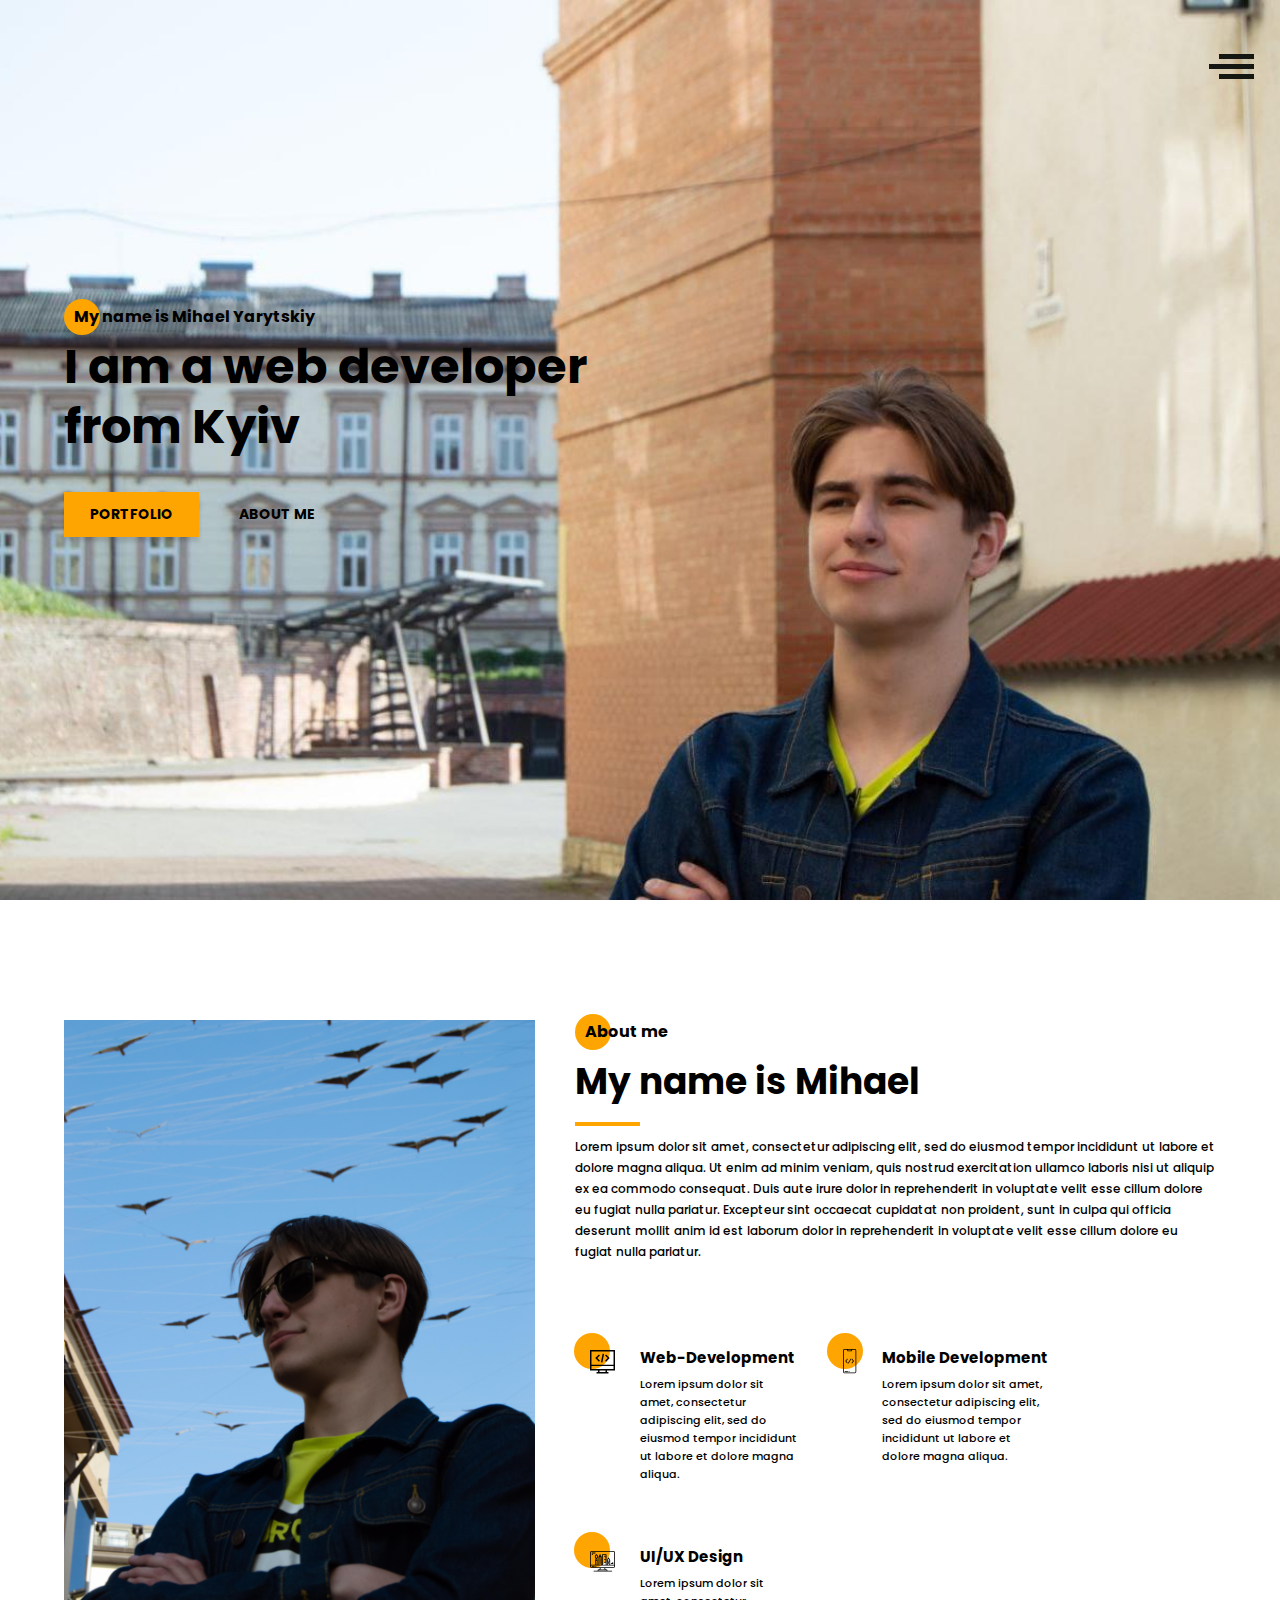
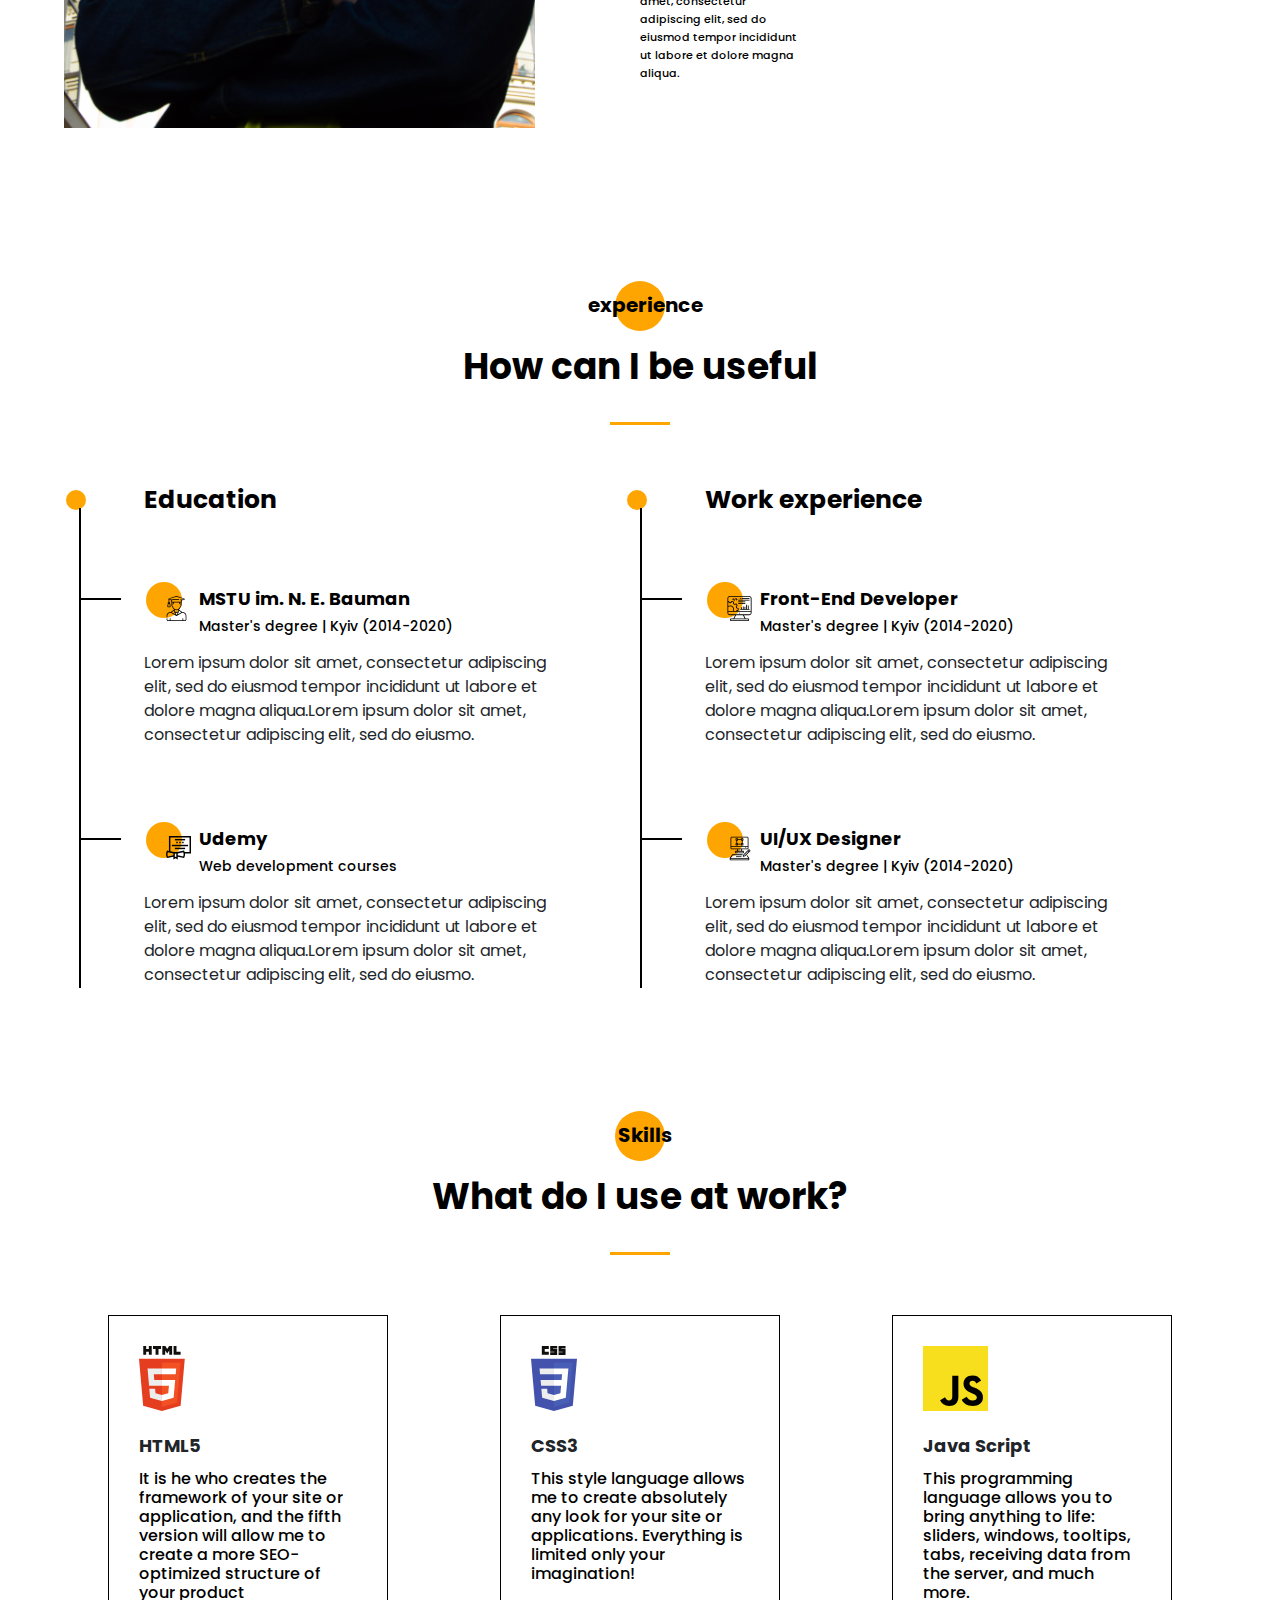
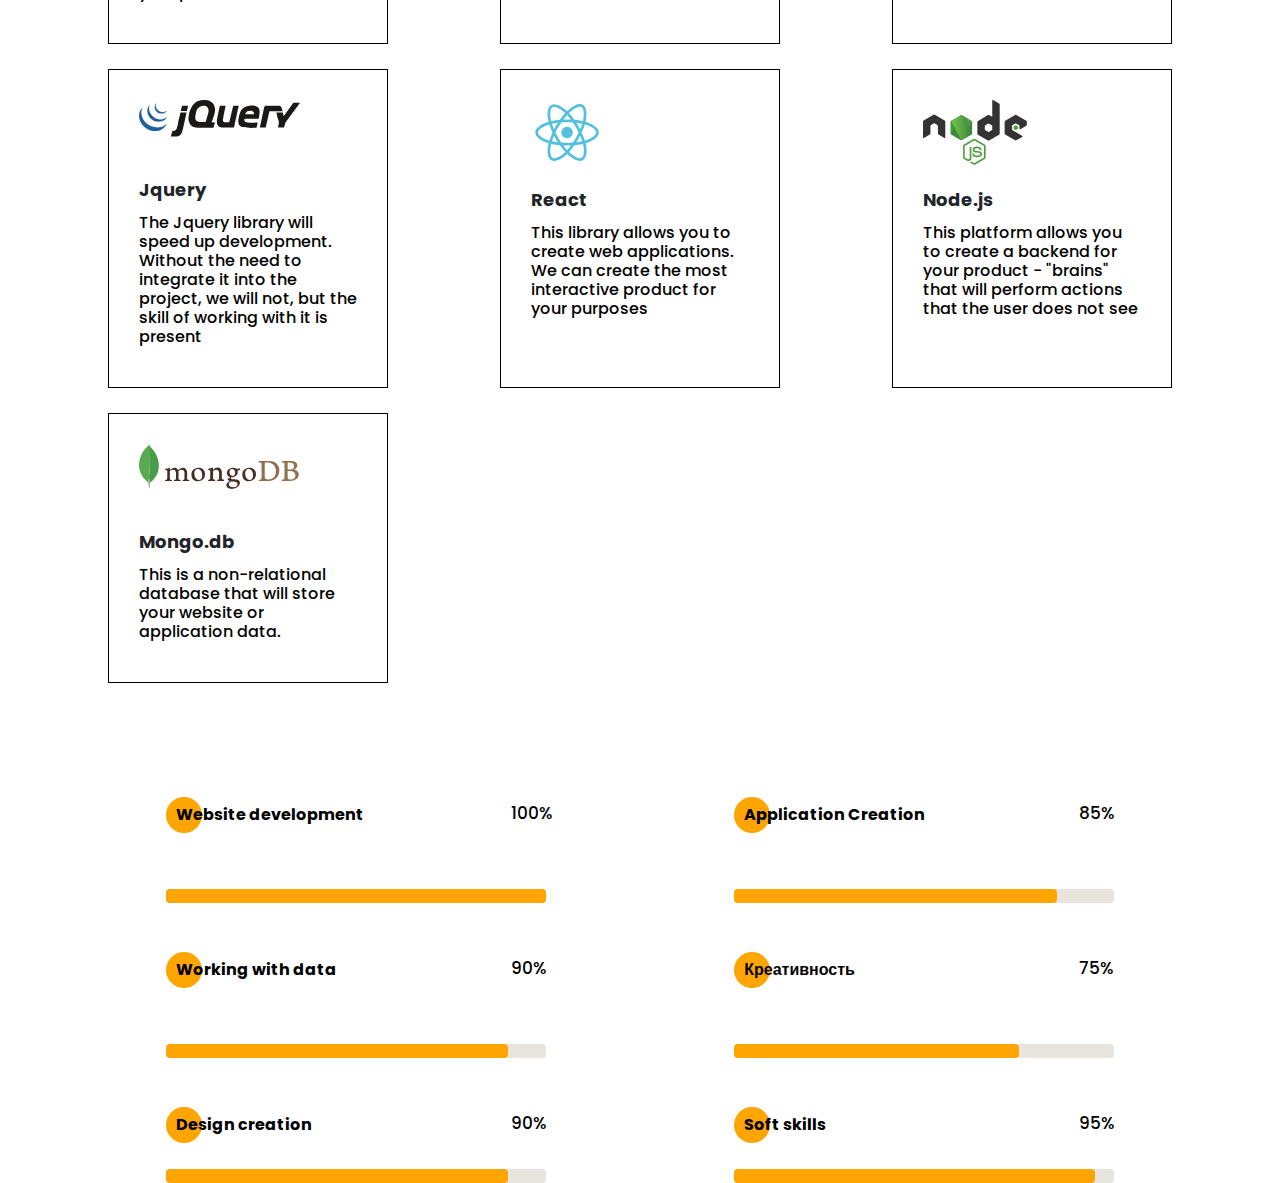
==== index.html @ f84b957d "Add files via upload" ====
<!DOCTYPE html><html lang="en"><head><meta charset="UTF-8"><meta name="viewport" content="width=device-width,initial-scale=1"><meta http-equiv="X-UA-Compatible" content="ie=edge"><title>Portfolio</title><meta name="title" content="Мое портфолио"><meta name="description" content="Here you can see my works and learn more about me"><!-- Open Graph / Facebook --><meta property="og:type" content="website"><meta property="og:url" content="https://metatags.io/"><meta property="og:title" content="My portfolio"><meta property="og:description" content="Here you can see my works and learn more about me"><meta property="og:image" content="https://metatags.io/assets/meta-tags-16a33a6a8531e519cc0936fbba0ad904e52d35f34a46c97a2c9f6f7dd7d336f2.png"><!-- Twitter --><meta property="twitter:card" content="summary_large_image"><meta property="twitter:url" content="https://metatags.io/"><meta property="twitter:title" content="Мое портфолио"><meta property="twitter:description" content="Here you can see my works and learn more about me"><meta property="twitter:image" content="https://metatags.io/assets/meta-tags-16a33a6a8531e519cc0936fbba0ad904e52d35f34a46c97a2c9f6f7dd7d336f2.png"><!-- Favicon  --><link rel="apple-touch-icon" sizes="57x57" href="./icons/favicon/apple-icon-57x57.png"><link rel="apple-touch-icon" sizes="60x60" href="./icons/favicon/apple-icon-60x60.png"><link rel="apple-touch-icon" sizes="72x72" href="./icons/favicon/apple-icon-72x72.png"><link rel="apple-touch-icon" sizes="76x76" href="./icons/favicon/apple-icon-76x76.png"><link rel="apple-touch-icon" sizes="114x114" href="./icons/favicon/apple-icon-114x114.png"><link rel="apple-touch-icon" sizes="120x120" href="./icons/favicon/apple-icon-120x120.png"><link rel="apple-touch-icon" sizes="144x144" href="./icons/favicon/apple-icon-144x144.png"><link rel="apple-touch-icon" sizes="152x152" href="./icons/favicon/apple-icon-152x152.png"><link rel="apple-touch-icon" sizes="180x180" href="./icons/favicon/apple-icon-180x180.png"><link rel="icon" type="image/png" sizes="192x192" href="./icons/favicon/android-icon-192x192.png"><link rel="icon" type="image/png" sizes="32x32" href="./icons/favicon/favicon-32x32.png"><link rel="icon" type="image/png" sizes="96x96" href="./icons/favicon/favicon-96x96.png"><link rel="icon" type="image/png" sizes="16x16" href="./icons/favicon/favicon-16x16.png"><link rel="manifest" href="/manifest.json"><meta name="msapplication-TileColor" content="#ffffff"><meta name="msapplication-TileImage" content="./icons/favicon/ms-icon-144x144.png"><meta name="theme-color" content="#ffffff"><link rel="stylesheet" href="css/style.min.css"></head><body><main><aside class="aside__social-media"><a href="#" class="aside__socila-media__link" target="_blank" rel="noreferrer noopener"><svg width="30" height="30" viewBox="0 0 20 20" fill="none" xmlns="http://www.w3.org/2000/svg"><path d="M-7.46167e-07 2.92969L-1.28061e-07 17.0703C-5.74539e-08 18.6856 1.31439 20 2.92969 20L17.0703 20C18.6856 20 20 18.6856 20 17.0703L20 11.1719L12.9297 11.1719L12.9297 13.5156L9.41406 13.5156L9.41406 11.1719L7.03125 11.1719C5.09262 11.1719 3.51562 9.59488 3.51562 7.65625L3.51562 4.10156L7.03125 4.10156L7.03125 7.65625L9.41406 7.65625L9.41406 4.10156L12.9297 4.6875L12.9297 7.65625L20 7.65625L20 2.92969C20 1.31439 18.6856 -8.16774e-07 17.0703 -7.46167e-07L2.92969 -1.28061e-07C1.31439 -5.74539e-08 -8.16774e-07 1.31439 -7.46167e-07 2.92969Z" fill="black"/></svg> </a><a href="#" class="aside__socila-media__link" target="_blank" rel="noreferrer noopener"><svg width="30" height="30" viewBox="0 0 20 20" fill="none" xmlns="http://www.w3.org/2000/svg"><path d="M-6.01032e-07 6.25L-2.73196e-07 13.75C-1.22337e-07 17.2012 2.79875 20 6.25 20L13.75 20C17.2013 20 20 17.2012 20 13.75L20 6.25C20 2.79875 17.2012 -7.51891e-07 13.75 -6.01032e-07L6.25 -2.73196e-07C2.79875 -1.22337e-07 -7.51891e-07 2.79875 -6.01032e-07 6.25ZM13.75 1.875C16.1625 1.875 18.125 3.8375 18.125 6.25L18.125 13.75C18.125 16.1625 16.1625 18.125 13.75 18.125L6.25 18.125C3.8375 18.125 1.875 16.1625 1.875 13.75L1.875 6.25C1.875 3.8375 3.8375 1.875 6.25 1.875L13.75 1.875Z" fill="black"/><path d="M5 10C5 12.7612 7.23875 15 10 15C12.7613 15 15 12.7612 15 10C15 7.23875 12.7612 5 10 5C7.23875 5 5 7.23875 5 10ZM13.125 10C13.125 11.7225 11.7225 13.125 10 13.125C8.27625 13.125 6.875 11.7225 6.875 10C6.875 8.2775 8.27625 6.875 10 6.875C11.7225 6.875 13.125 8.2775 13.125 10Z" fill="black"/><path d="M5.29123 4.625C5.29123 4.25704 4.99295 3.95875 4.62499 3.95875C4.25703 3.95875 3.95874 4.25704 3.95874 4.625C3.95874 4.99296 4.25703 5.29125 4.62499 5.29125C4.99295 5.29125 5.29123 4.99296 5.29123 4.625Z" fill="black"/></svg></a><a href="#" class="aside__socila-media__link" target="_blank" rel="noreferrer noopener"><svg width="30" height="30" viewBox="0 0 19 20" fill="none" xmlns="http://www.w3.org/2000/svg"><path d="M-4.37114e-07 9.99951C-1.95608e-07 15.5245 4.36167 19.9995 9.74107 19.9995C14.0457 19.9995 17.6962 17.1345 18.9832 13.162C19.0749 12.662 18.7734 12.4787 18.5148 12.4787C18.2835 12.4787 17.6706 12.487 16.8585 12.4912C17.4459 15.2728 15.5517 15.8595 15.5517 15.8595C14.4274 16.3145 14.1267 16.972 14.1267 16.972C13.5228 17.8778 13.5352 16.902 13.5352 16.902C13.603 15.8978 14.5389 15.3703 14.5389 15.3703C16.0283 14.4787 15.5979 13.0295 15.3493 12.4578C14.719 12.3678 14.2903 12.1103 14.0466 11.8245C13.8029 14.0453 12.9652 16.3795 9.23304 16.3795C8.16988 16.3795 7.30085 15.992 6.61933 15.3503C6.37316 15.4628 5.3827 15.8003 4.04116 15.2628C4.04116 15.2628 3.78012 14.4253 5.03988 12.5128C4.82345 11.7128 4.71606 10.8628 4.7111 10.0128C4.71606 9.16284 4.82345 8.31285 5.03988 7.51284C3.78012 5.61285 4.04116 4.77535 4.04116 4.77535C5.3827 4.23785 6.37316 4.57534 6.61933 4.67535C7.30085 4.03785 8.16988 3.65035 9.23304 3.65035C12.9752 3.65035 13.7987 5.98784 14.0383 8.21284C14.3307 7.86284 14.928 7.53784 15.8408 7.53784C17.1444 7.53784 18.1918 7.55034 18.5082 7.55034C18.7635 7.55034 19.0683 7.37534 18.9708 6.86284C17.692 2.86201 14.0391 -0.000488895 9.74107 -0.000488707C4.36167 -0.000488472 -6.7851e-07 4.47701 -4.37114e-07 9.99951Z" fill="#212121"/></svg></a><div class="aside__social-media__devider"></div><p class="aside__social-media__descr"><span>Social media</span></p></aside><div class="nav-menu nav-menu_active"><div class="nav-menu__overlay"></div><div class="nav-menu__block"><div class="nav-menu__close"><svg width="29" height="30" viewBox="0 0 29 30" fill="none" xmlns="http://www.w3.org/2000/svg"><path d="M17.1568 14.5231L28.4489 3.23075C29.1837 2.49623 29.1837 1.30861 28.4489 0.574085C27.7144 -0.160437 26.5267 -0.160437 25.7922 0.574085L14.4998 11.8665L3.20781 0.574085C2.47295 -0.160437 1.28567 -0.160437 0.551149 0.574085C-0.183716 1.30861 -0.183716 2.49623 0.551149 3.23075L11.8432 14.5231L0.551149 25.8155C-0.183716 26.55 -0.183716 27.7376 0.551149 28.4721C0.917206 28.8385 1.39852 29.0226 1.87948 29.0226C2.36045 29.0226 2.84141 28.8385 3.20781 28.4721L14.4998 17.1798L25.7922 28.4721C26.1586 28.8385 26.6396 29.0226 27.1205 29.0226C27.6015 29.0226 28.0825 28.8385 28.4489 28.4721C29.1837 27.7376 29.1837 26.55 28.4489 25.8155L17.1568 14.5231Z" fill="black"/></svg></div><nav><ul class="nav-menu__list"><li class="nav-menu__link"><a href="#About-me">About me</a></li><li class="nav-menu__link"><a href="#MY-EXPERIENCE">MY EXPERIENCE</a></li><li class="nav-menu__link"><a href="#MY-SKILLS">MY SKILLS</a></li><li class="nav-menu__link"><a href="#MY-WORKS">MY WORKS</a></li><li class="nav-menu__link"><a href="#PRICE-LIST">PRICE-LIST</a></li><li class="nav-menu__link"><a href="#CONTACTS">CONTACTS</a></li></ul></nav><div class="nav-menu__socila-media__links"><a href="#" target="_blank" rel="noreferrer noopener"><svg width="35" height="35" viewBox="0 0 20 19" fill="none" xmlns="http://www.w3.org/2000/svg"><path d="M10 0C4.475 0 0 4.36167 0 9.74107C0 14.0457 2.865 17.6962 6.8375 18.9832C7.3375 19.0749 7.52083 18.7734 7.52083 18.5148C7.52083 18.2835 7.5125 17.6706 7.50833 16.8585C4.72667 17.4459 4.14 15.5517 4.14 15.5517C3.685 14.4274 3.0275 14.1267 3.0275 14.1267C2.12167 13.5228 3.0975 13.5352 3.0975 13.5352C4.10167 13.603 4.62917 14.5389 4.62917 14.5389C5.52083 16.0283 6.97 15.5979 7.54167 15.3493C7.63167 14.719 7.88917 14.2903 8.175 14.0466C5.95417 13.8029 3.62 12.9652 3.62 9.23304C3.62 8.16988 4.0075 7.30085 4.64917 6.61934C4.53667 6.37317 4.19917 5.3827 4.73667 4.04116C4.73667 4.04116 5.57417 3.78012 7.48667 5.03988C8.28667 4.82345 9.13667 4.71606 9.98667 4.7111C10.8367 4.71606 11.6867 4.82345 12.4867 5.03988C14.3867 3.78012 15.2242 4.04116 15.2242 4.04116C15.7617 5.3827 15.4242 6.37317 15.3242 6.61934C15.9617 7.30085 16.3492 8.16988 16.3492 9.23304C16.3492 12.9752 14.0117 13.7987 11.7867 14.0383C12.1367 14.3307 12.4617 14.928 12.4617 15.8408C12.4617 17.1444 12.4492 18.1918 12.4492 18.5082C12.4492 18.7635 12.6242 19.0683 13.1367 18.9708C17.1375 17.692 20 14.0391 20 9.74107C20 4.36167 15.5225 0 10 0Z" fill="#212121"/></svg></a><a href="#" target="_blank" rel="noreferrer noopener"><svg width="35" height="35" viewBox="0 0 20 20" fill="none" xmlns="http://www.w3.org/2000/svg"><path d="M13.7495 0L6.24951 0C2.79826 0 -0.000488281 2.79875 -0.000488281 6.25L-0.000488281 13.75C-0.000488281 17.2013 2.79826 20 6.24951 20L13.7495 20C17.2008 20 19.9995 17.2013 19.9995 13.75L19.9995 6.25C19.9995 2.79875 17.2008 0 13.7495 0ZM18.1245 13.75C18.1245 16.1625 16.162 18.125 13.7495 18.125L6.24951 18.125C3.83701 18.125 1.87451 16.1625 1.87451 13.75L1.87451 6.25C1.87451 3.8375 3.83701 1.875 6.24951 1.875L13.7495 1.875C16.162 1.875 18.1245 3.8375 18.1245 6.25L18.1245 13.75Z" fill="black"/><path d="M9.99951 5C7.23826 5 4.99951 7.23875 4.99951 10C4.99951 12.7613 7.23826 15 9.99951 15C12.7608 15 14.9995 12.7613 14.9995 10C14.9995 7.23875 12.7608 5 9.99951 5ZM9.99951 13.125C8.27701 13.125 6.87451 11.7225 6.87451 10C6.87451 8.27625 8.27701 6.875 9.99951 6.875C11.722 6.875 13.1245 8.27625 13.1245 10C13.1245 11.7225 11.722 13.125 9.99951 13.125Z" fill="black"/><path d="M15.3745 5.29123C15.7425 5.29123 16.0408 4.99295 16.0408 4.62499C16.0408 4.25703 15.7425 3.95874 15.3745 3.95874C15.0065 3.95874 14.7083 4.25703 14.7083 4.62499C14.7083 4.99295 15.0065 5.29123 15.3745 5.29123Z" fill="black"/></svg></a><a href="#" target="_blank" rel="noreferrer noopener"><svg width="35" height="35" viewBox="0 0 20 20" fill="none" xmlns="http://www.w3.org/2000/svg"><path d="M17.0698 0L2.9292 0C1.3139 0 -0.000488281 1.31439 -0.000488281 2.92969L-0.000488281 17.0703C-0.000488281 18.6856 1.3139 20 2.9292 20L8.82764 20L8.82764 12.9297L6.48389 12.9297L6.48389 9.41406L8.82764 9.41406L8.82764 7.03125C8.82764 5.09262 10.4046 3.51563 12.3433 3.51563L15.8979 3.51563L15.8979 7.03125L12.3433 7.03125L12.3433 9.41406L15.8979 9.41406L15.312 12.9297L12.3433 12.9297L12.3433 20L17.0698 20C18.6851 20 19.9995 18.6856 19.9995 17.0703L19.9995 2.92969C19.9995 1.31439 18.6851 0 17.0698 0Z" fill="black"/></svg></a></div></div></div><section class="first-screen"><div class="first-screen__humburger"><span class="first-screen__humburger__line"></span> <span class="first-screen__humburger__line__long"></span> <span class="first-screen__humburger__line"></span></div><div class="container"><h2 class="title title__subtitle">My name is Mihael Yarytskiy</h2><h1 class="title title__first-screen">I am a web developer from Kyiv</h1><div class="first-screen__buttons"><a href="#" class="first-screen__btn-pottfolio">Portfolio</a> <a href="#" class="first-screen__btn-about-me">About me</a></div></div></section><section class="about-me" id="About-me"><div class="container"><div class="about-me__subcontainer"><div class="about-me__img"><img src="./img/DSC_0139.jpg" alt="main_photo"></div><div class="about-me__main-block"><h3 class="title title__subtitle title__subtitle__about-me">About me</h3><h2 class="title title__about-me">My name is Mihael</h2><div class="divider about-me__main-block__divider"></div><p class="about-me__main-block__descr">Lorem ipsum dolor sit amet, consectetur adipiscing elit, sed do eiusmod tempor incididunt ut labore et dolore magna aliqua. Ut enim ad minim veniam, quis nostrud exercitation ullamco laboris nisi ut aliquip ex ea commodo consequat. Duis aute irure dolor in reprehenderit in voluptate velit esse cillum dolore eu fugiat nulla pariatur. Excepteur sint occaecat cupidatat non proident, sunt in culpa qui officia deserunt mollit anim id est laborum dolor in reprehenderit in voluptate velit esse cillum dolore eu fugiat nulla pariatur.</p></div><div class="about-me__subblocks"><div class="about-me__subblock"><div class="about-me__subblock__icon"><svg width="25" height="24" viewBox="0 0 25 24" fill="none" xmlns="http://www.w3.org/2000/svg"><path d="M0 0V20.5205H8.02402V21.9877H6.55742V23.4526H18.4425V21.9877H16.9759V20.5205H25V0H0ZM15.511 21.9877H9.48897V20.5205H15.511V21.9877H15.511ZM23.5351 19.0556H1.46489V16.1222H23.5351V19.0556H23.5351ZM23.5351 14.6573H1.46489V1.46494H23.5351V14.6573H23.5351Z" fill="black"/><path d="M9.95816 5.4134L8.92232 4.37756L5.23877 8.06111L8.92232 11.7446L9.95816 10.7088L7.31045 8.06111L9.95816 5.4134Z" fill="black"/><path d="M16.0777 4.37756L15.0419 5.4134L17.6896 8.06111L15.0419 10.7088L16.0777 11.7446L19.7612 8.06111L16.0777 4.37756Z" fill="black"/><path d="M12.6319 3.64405L10.9313 12.1931L12.3681 12.4789L14.0687 3.92986L12.6319 3.64405Z" fill="black"/></svg></div><div class="about-me__subblock__descr"><h4 class="title title__subtitle__subblock">Web-Development</h4><p>Lorem ipsum dolor sit amet, consectetur adipiscing elit, sed do eiusmod tempor incididunt ut labore et dolore magna aliqua.</p></div></div><div class="about-me__subblock"><div class="about-me__subblock__icon"><svg width="14" height="25" viewBox="0 0 14 25" fill="none" xmlns="http://www.w3.org/2000/svg"><path d="M11.7188 0H1.5625C1.14827 0.000542615 0.751153 0.165337 0.458245 0.458245C0.165337 0.751153 0.000542615 1.14827 0 1.5625V22.6562C0.000542615 23.0705 0.165337 23.4676 0.458245 23.7605C0.751153 24.0534 1.14827 24.2182 1.5625 24.2188H11.7188C12.133 24.2182 12.5301 24.0534 12.823 23.7605C13.1159 23.4676 13.2807 23.0705 13.2812 22.6562V1.5625C13.2807 1.14827 13.1159 0.751153 12.823 0.458245C12.5301 0.165337 12.133 0.000542615 11.7188 0ZM8.46875 0.78125L8.24902 1.5625H4.99268L4.79736 0.78125H8.46875ZM12.5 22.6562C12.4997 22.8634 12.4173 23.0619 12.2709 23.2084C12.1244 23.3548 11.9259 23.4372 11.7188 23.4375H1.5625C1.35538 23.4372 1.15683 23.3548 1.01037 23.2084C0.863918 23.0619 0.781521 22.8634 0.78125 22.6562V1.5625C0.781521 1.35538 0.863918 1.15683 1.01037 1.01037C1.15683 0.863918 1.35538 0.781521 1.5625 0.78125H3.9917L4.30859 2.04785C4.32972 2.13236 4.37848 2.20738 4.44713 2.261C4.51579 2.31461 4.60039 2.34374 4.6875 2.34375H8.54492C8.63005 2.34375 8.71285 2.31594 8.78071 2.26455C8.84858 2.21317 8.89781 2.14102 8.9209 2.05908L9.28027 0.78125H11.7188C11.9259 0.781521 12.1244 0.863918 12.2709 1.01037C12.4173 1.15683 12.4997 1.35538 12.5 1.5625V22.6562Z" fill="black"/><path d="M4.6875 21.875H1.95312C1.84952 21.875 1.75017 21.9162 1.67691 21.9894C1.60365 22.0627 1.5625 22.162 1.5625 22.2656C1.5625 22.3692 1.60365 22.4686 1.67691 22.5418C1.75017 22.6151 1.84952 22.6562 1.95312 22.6562H4.6875C4.7911 22.6562 4.89046 22.6151 4.96371 22.5418C5.03697 22.4686 5.07812 22.3692 5.07812 22.2656C5.07812 22.162 5.03697 22.0627 4.96371 21.9894C4.89046 21.9162 4.7911 21.875 4.6875 21.875Z" fill="black"/><path d="M6.25 21.875H5.85938C5.75577 21.875 5.65642 21.9162 5.58316 21.9894C5.5099 22.0627 5.46875 22.162 5.46875 22.2656C5.46875 22.3692 5.5099 22.4686 5.58316 22.5418C5.65642 22.6151 5.75577 22.6562 5.85938 22.6562H6.25C6.3536 22.6562 6.45296 22.6151 6.52621 22.5418C6.59947 22.4686 6.64062 22.3692 6.64062 22.2656C6.64062 22.162 6.59947 22.0627 6.52621 21.9894C6.45296 21.9162 6.3536 21.875 6.25 21.875Z" fill="black"/><path d="M8.01349 9.82123C7.9695 9.79484 7.92074 9.77737 7.87001 9.76982C7.81927 9.76227 7.76754 9.76479 7.71777 9.77723C7.668 9.78967 7.62117 9.81179 7.57996 9.84233C7.53874 9.87287 7.50394 9.91123 7.47755 9.95522L5.13379 13.8615C5.08049 13.9503 5.06466 14.0567 5.08979 14.1572C5.11492 14.2577 5.17894 14.3441 5.26778 14.3974C5.35662 14.4507 5.46299 14.4665 5.5635 14.4414C5.664 14.4163 5.75041 14.3522 5.80372 14.2634L8.14747 10.3572C8.17386 10.3132 8.19134 10.2644 8.19889 10.2137C8.20644 10.1629 8.20392 10.1112 8.19148 10.0615C8.17904 10.0117 8.15691 9.96486 8.12637 9.92364C8.09583 9.88242 8.05748 9.84762 8.01349 9.82123Z" fill="black"/><path d="M9.28936 9.91206C9.2573 9.87201 9.21766 9.83866 9.17271 9.81392C9.12776 9.78918 9.07838 9.77354 9.02739 9.76788C8.9244 9.75646 8.82109 9.78643 8.74019 9.85118C8.65929 9.91593 8.60743 10.0102 8.59601 10.1132C8.58459 10.2161 8.61455 10.3194 8.6793 10.4003L10.0465 12.1093L8.6793 13.8183C8.61455 13.8992 8.58459 14.0025 8.59601 14.1055C8.60743 14.2085 8.65929 14.3027 8.74019 14.3675C8.82109 14.4322 8.9244 14.4622 9.02739 14.4508C9.13037 14.4394 9.22461 14.3875 9.28936 14.3066L10.8519 12.3535C10.9073 12.2842 10.9376 12.1981 10.9376 12.1093C10.9376 12.0206 10.9073 11.9345 10.8519 11.8652L9.28936 9.91206Z" fill="black"/><path d="M3.99182 14.3066C4.05657 14.3875 4.15081 14.4393 4.2538 14.4508C4.35679 14.4622 4.46009 14.4322 4.54099 14.3675C4.62189 14.3027 4.67375 14.2085 4.68517 14.1055C4.69659 14.0025 4.66663 13.8992 4.60188 13.8183L3.23469 12.1093L4.60188 10.4003C4.63394 10.3603 4.6578 10.3143 4.67209 10.265C4.68638 10.2158 4.69083 10.1641 4.68517 10.1131C4.67952 10.0622 4.66388 10.0128 4.63914 9.96782C4.6144 9.92287 4.58105 9.88324 4.54099 9.85118C4.50093 9.81911 4.45495 9.79526 4.40568 9.78097C4.3564 9.76667 4.30479 9.76223 4.2538 9.76788C4.2028 9.77354 4.15342 9.78918 4.10847 9.81392C4.06352 9.83866 4.02388 9.87201 3.99182 9.91206L2.42932 11.8652C2.37385 11.9345 2.34363 12.0206 2.34363 12.1093C2.34363 12.1981 2.37385 12.2842 2.42932 12.3535L3.99182 14.3066Z" fill="black"/></svg></div><div class="about-me__subblock__descr"><h4 class="title title__subtitle__subblock">Mobile Development</h4><p>Lorem ipsum dolor sit amet, consectetur adipiscing elit, sed do eiusmod tempor incididunt ut labore et dolore magna aliqua.</p></div></div><div class="about-me__subblock"><div class="about-me__subblock__icon"><svg width="25" height="21" viewBox="0 0 25 21" fill="none" xmlns="http://www.w3.org/2000/svg"><path d="M23.3871 0H1.6129C1.18531 0.000560118 0.775384 0.17067 0.473027 0.473027C0.17067 0.775384 0.000560118 1.18531 0 1.6129V15.3226C0.000560118 15.7502 0.17067 16.1601 0.473027 16.4625C0.775384 16.7648 1.18531 16.9349 1.6129 16.9355H9.92439L9.38659 18.5484H8.06452C7.95757 18.5484 7.85501 18.5909 7.77939 18.6665C7.70377 18.7421 7.66129 18.8447 7.66129 18.9516V19.7581H4.03226C3.92532 19.7581 3.82275 19.8005 3.74713 19.8762C3.67151 19.9518 3.62903 20.0543 3.62903 20.1613C3.62903 20.2682 3.67151 20.3708 3.74713 20.4464C3.82275 20.522 3.92532 20.5645 4.03226 20.5645H21.7742C21.8811 20.5645 21.9837 20.522 22.0593 20.4464C22.1349 20.3708 22.1774 20.2682 22.1774 20.1613C22.1774 20.0543 22.1349 19.9518 22.0593 19.8762C21.9837 19.8005 21.8811 19.7581 21.7742 19.7581H17.3387V18.9516C17.3387 18.8447 17.2962 18.7421 17.2206 18.6665C17.145 18.5909 17.0424 18.5484 16.9355 18.5484H15.6134L15.0756 16.9355H23.3871C23.8147 16.9349 24.2246 16.7648 24.527 16.4625C24.8293 16.1601 24.9994 15.7502 25 15.3226V1.6129C24.9994 1.18531 24.8293 0.775384 24.527 0.473027C24.2246 0.17067 23.8147 0.000560118 23.3871 0ZM16.5323 19.3548V19.7581H8.46774V19.3548H16.5323ZM10.2369 18.5484L10.7747 16.9355H14.2253L14.7631 18.5484H10.2369ZM24.1935 15.3226C24.1933 15.5364 24.1082 15.7413 23.957 15.8925C23.8059 16.0437 23.6009 16.1288 23.3871 16.129H1.6129C1.3991 16.1288 1.19414 16.0437 1.04297 15.8925C0.891787 15.7413 0.806732 15.5364 0.806452 15.3226V14.5161H24.1935V15.3226ZM6.8377 10.0806L6.68649 13.7097H6.21673L6.06552 10.0806H6.8377ZM6.12097 9.27419L6.39012 7.66129H6.5131L6.78226 9.27419H6.12097ZM6.45161 6.85484C6.01462 6.85484 5.64516 6.30091 5.64516 5.64516C5.64516 5.23135 6.06754 4.63004 6.4506 4.20615C6.79587 4.58921 7.25806 5.20161 7.25806 5.64516C7.25806 6.30091 6.88861 6.85484 6.45161 6.85484ZM10.8397 6.04839L10.8871 6.14365V6.45161H9.27419V6.14365L9.32157 6.04839H10.8397ZM9.7248 5.24194L10.0806 4.53075L10.4365 5.24194H9.7248ZM10.8871 7.25806V13.6593C10.8873 13.6761 10.8884 13.693 10.8906 13.7097H9.27067C9.27286 13.693 9.27404 13.6761 9.27419 13.6593V7.25806H10.8871ZM14.5161 5.64516H15.7258V6.45161H15.3226C15.2156 6.45161 15.1131 6.4941 15.0375 6.56971C14.9618 6.64533 14.9194 6.7479 14.9194 6.85484C14.9194 6.96178 14.9618 7.06434 15.0375 7.13996C15.1131 7.21558 15.2156 7.25806 15.3226 7.25806H15.7258V8.06452H14.5161C14.4092 8.06452 14.3066 8.107 14.231 8.18262C14.1554 8.25824 14.1129 8.3608 14.1129 8.46774C14.1129 8.57468 14.1554 8.67725 14.231 8.75287C14.3066 8.82849 14.4092 8.87097 14.5161 8.87097H15.7258V9.67742H15.3226C15.2156 9.67742 15.1131 9.7199 15.0375 9.79552C14.9618 9.87114 14.9194 9.9737 14.9194 10.0806C14.9194 10.1876 14.9618 10.2901 15.0375 10.3658C15.1131 10.4414 15.2156 10.4839 15.3226 10.4839H15.7258V11.2903H14.5161C14.4092 11.2903 14.3066 11.3328 14.231 11.4084C14.1554 11.484 14.1129 11.5866 14.1129 11.6935C14.1129 11.8005 14.1554 11.9031 14.231 11.9787C14.3066 12.0543 14.4092 12.0968 14.5161 12.0968H15.7258V13.7097H12.9032V4.03226H15.7258V4.83871H14.5161C14.4092 4.83871 14.3066 4.88119 14.231 4.95681C14.1554 5.03243 14.1129 5.13499 14.1129 5.24194C14.1129 5.34888 14.1554 5.45144 14.231 5.52706C14.3066 5.60268 14.4092 5.64516 14.5161 5.64516ZM19.3548 10.4839V13.6593C19.355 13.6761 19.3562 13.693 19.3584 13.7097H17.7384C17.7406 13.693 17.7418 13.6761 17.7419 13.6593V10.4839H19.3548ZM17.7419 9.67742V9.36946L18.5484 7.75655L19.3548 9.36946V9.67742H17.7419ZM24.1935 13.7097H20.1578C20.16 13.693 20.1611 13.6761 20.1613 13.6593V9.27419C20.1612 9.21159 20.1467 9.14985 20.119 9.09375L18.9093 6.6744C18.8757 6.60743 18.8242 6.55113 18.7604 6.51178C18.6967 6.47243 18.6233 6.4516 18.5484 6.4516C18.4735 6.4516 18.4001 6.47243 18.3363 6.51178C18.2726 6.55113 18.2211 6.60743 18.1875 6.6744L16.9778 9.09375C16.95 9.14985 16.9355 9.21159 16.9355 9.27419V13.6593C16.9356 13.6761 16.9368 13.693 16.939 13.7097H16.5323V3.62903C16.5323 3.52209 16.4898 3.41953 16.4142 3.34391C16.3385 3.26829 16.236 3.22581 16.129 3.22581H12.5C12.3931 3.22581 12.2905 3.26829 12.2149 3.34391C12.1393 3.41953 12.0968 3.52209 12.0968 3.62903V13.7097H11.69C11.6922 13.693 11.6934 13.6761 11.6935 13.6593V6.04839C11.6935 5.98579 11.679 5.92404 11.6512 5.86794L10.4415 3.44859C10.408 3.38163 10.3564 3.32532 10.2927 3.28598C10.229 3.24663 10.1555 3.22579 10.0806 3.22579C10.0057 3.22579 9.93232 3.24663 9.86858 3.28598C9.80485 3.32532 9.75332 3.38163 9.71976 3.44859L8.51008 5.86794C8.48229 5.92404 8.4678 5.98579 8.46774 6.04839V13.6593C8.4679 13.6761 8.46908 13.693 8.47127 13.7097H7.49345L7.66079 9.69405C7.66129 9.68498 7.66079 9.67591 7.66079 9.66633V9.65423C7.65985 9.64004 7.65817 9.62591 7.65575 9.61189V9.61089L7.28276 7.37248C7.75101 7.01915 8.06452 6.37702 8.06452 5.64516C8.06452 4.60887 6.86341 3.46119 6.72631 3.33367C6.6516 3.26442 6.55348 3.22594 6.45161 3.22594C6.34974 3.22594 6.25163 3.26442 6.17692 3.33367C6.03982 3.46119 4.83871 4.60887 4.83871 5.64516C4.83871 6.37702 5.15222 7.01915 5.62046 7.37248L5.24748 9.61089V9.61189C5.24506 9.62591 5.24337 9.64004 5.24244 9.65423V9.66633C5.24244 9.67591 5.24194 9.68498 5.24244 9.69405L5.40978 13.7097H0.806452V1.6129C0.806732 1.3991 0.891787 1.19414 1.04297 1.04297C1.19414 0.891787 1.3991 0.806732 1.6129 0.806452H23.3871C23.6009 0.806732 23.8059 0.891787 23.957 1.04297C24.1082 1.19414 24.1933 1.3991 24.1935 1.6129V13.7097Z" fill="black"/><path d="M4.4355 14.9193H2.01614C1.9092 14.9193 1.80664 14.9618 1.73102 15.0374C1.6554 15.113 1.61292 15.2156 1.61292 15.3225C1.61292 15.4295 1.6554 15.532 1.73102 15.6077C1.80664 15.6833 1.9092 15.7258 2.01614 15.7258H4.4355C4.54244 15.7258 4.645 15.6833 4.72062 15.6077C4.79624 15.532 4.83872 15.4295 4.83872 15.3225C4.83872 15.2156 4.79624 15.113 4.72062 15.0374C4.645 14.9618 4.54244 14.9193 4.4355 14.9193Z" fill="black"/><path d="M6.04839 14.9193H5.64517C5.53823 14.9193 5.43567 14.9618 5.36005 15.0374C5.28443 15.113 5.24194 15.2156 5.24194 15.3225C5.24194 15.4295 5.28443 15.532 5.36005 15.6077C5.43567 15.6833 5.53823 15.7258 5.64517 15.7258H6.04839C6.15534 15.7258 6.2579 15.6833 6.33352 15.6077C6.40914 15.532 6.45162 15.4295 6.45162 15.3225C6.45162 15.2156 6.40914 15.113 6.33352 15.0374C6.2579 14.9618 6.15534 14.9193 6.04839 14.9193Z" fill="black"/><path d="M10.0807 7.66125C9.97371 7.66125 9.87115 7.70374 9.79553 7.77936C9.71991 7.85498 9.67743 7.95754 9.67743 8.06448V12.5C9.67743 12.6069 9.71991 12.7095 9.79553 12.7851C9.87115 12.8607 9.97371 12.9032 10.0807 12.9032C10.1876 12.9032 10.2902 12.8607 10.3658 12.7851C10.4414 12.7095 10.4839 12.6069 10.4839 12.5V8.06448C10.4839 7.95754 10.4414 7.85498 10.3658 7.77936C10.2902 7.70374 10.1876 7.66125 10.0807 7.66125Z" fill="black"/><path d="M18.5484 10.8871C18.4414 10.8871 18.3389 10.9296 18.2632 11.0052C18.1876 11.0808 18.1451 11.1834 18.1451 11.2903V12.5C18.1451 12.6069 18.1876 12.7095 18.2632 12.7851C18.3389 12.8607 18.4414 12.9032 18.5484 12.9032C18.6553 12.9032 18.7579 12.8607 18.8335 12.7851C18.9091 12.7095 18.9516 12.6069 18.9516 12.5V11.2903C18.9516 11.1834 18.9091 11.0808 18.8335 11.0052C18.7579 10.9296 18.6553 10.8871 18.5484 10.8871Z" fill="black"/><path d="M2.01614 2.41937H5.24195C5.34889 2.41937 5.45145 2.37688 5.52707 2.30126C5.60269 2.22564 5.64517 2.12308 5.64517 2.01614C5.64517 1.9092 5.60269 1.80664 5.52707 1.73102C5.45145 1.6554 5.34889 1.61292 5.24195 1.61292H2.01614C1.9092 1.61292 1.80664 1.6554 1.73102 1.73102C1.6554 1.80664 1.61292 1.9092 1.61292 2.01614C1.61292 2.12308 1.6554 2.22564 1.73102 2.30126C1.80664 2.37688 1.9092 2.41937 2.01614 2.41937Z" fill="black"/><path d="M2.01614 3.62908H2.82259C2.92953 3.62908 3.0321 3.5866 3.10772 3.51098C3.18334 3.43536 3.22582 3.3328 3.22582 3.22586C3.22582 3.11892 3.18334 3.01635 3.10772 2.94073C3.0321 2.86511 2.92953 2.82263 2.82259 2.82263H2.01614C1.9092 2.82263 1.80664 2.86511 1.73102 2.94073C1.6554 3.01635 1.61292 3.11892 1.61292 3.22586C1.61292 3.3328 1.6554 3.43536 1.73102 3.51098C1.80664 3.5866 1.9092 3.62908 2.01614 3.62908Z" fill="black"/><path d="M21.3709 12.9033H22.9838C23.0908 12.9033 23.1933 12.8608 23.269 12.7852C23.3446 12.7095 23.3871 12.607 23.3871 12.5C23.3871 12.3931 23.3446 12.2905 23.269 12.2149C23.1933 12.1393 23.0908 12.0968 22.9838 12.0968H21.3709C21.264 12.0968 21.1614 12.1393 21.0858 12.2149C21.0102 12.2905 20.9677 12.3931 20.9677 12.5C20.9677 12.607 21.0102 12.7095 21.0858 12.7852C21.1614 12.8608 21.264 12.9033 21.3709 12.9033Z" fill="black"/><path d="M22.5807 11.6935H22.9839C23.0908 11.6935 23.1934 11.6511 23.269 11.5754C23.3446 11.4998 23.3871 11.3973 23.3871 11.2903C23.3871 11.1834 23.3446 11.0808 23.269 11.0052C23.1934 10.9296 23.0908 10.8871 22.9839 10.8871H22.5807C22.4737 10.8871 22.3712 10.9296 22.2955 11.0052C22.2199 11.0808 22.1774 11.1834 22.1774 11.2903C22.1774 11.3973 22.2199 11.4998 22.2955 11.5754C22.3712 11.6511 22.4737 11.6935 22.5807 11.6935Z" fill="black"/></svg></div><div class="about-me__subblock__descr"><h4 class="title title__subtitle__subblock">UI/UX Design</h4><p>Lorem ipsum dolor sit amet, consectetur adipiscing elit, sed do eiusmod tempor incididunt ut labore et dolore magna aliqua.</p></div></div></div></div></div></section><section class="my-experience" id="MY-EXPERIENCE"><div class="container"><h3 class="title title__subtitle title__subtitle__experience">experience</h3><h2 class="title title__experience">How can I be useful</h2><div class="divider"></div><div class="my-experience__wrapper"><div class="my-experience__wrapper__column"><h3 class="title title__wrapper__column">Education</h3><ul><li class="my-experience__item"><div class="my-experience__item__header"><div class="my-experience__item__header__icon"><img src="./icons/experience/university.svg" alt="university"></div><h4 class="my-experience__item__header__title">MSTU im. N. E. Bauman</h4><p class="my-experience__item__header__descr">Master's degree | Kyiv (2014-2020)</p></div><p class="my-experience__item__body">Lorem ipsum dolor sit amet, consectetur adipiscing elit, sed do eiusmod tempor incididunt ut labore et dolore magna aliqua.Lorem ipsum dolor sit amet, consectetur adipiscing elit, sed do eiusmo.</p></li><li class="my-experience__item"><div class="my-experience__item__header"><div class="my-experience__item__header__icon"><img src="./icons/experience/courses.svg" alt="courses"></div><h4 class="my-experience__item__header__title">Udemy</h4><p class="my-experience__item__header__descr">Web development courses</p></div><p class="my-experience__item__body">Lorem ipsum dolor sit amet, consectetur adipiscing elit, sed do eiusmod tempor incididunt ut labore et dolore magna aliqua.Lorem ipsum dolor sit amet, consectetur adipiscing elit, sed do eiusmo.</p></li></ul></div><div class="my-experience__wrapper__column"><h3 class="title title__wrapper__column">Work experience</h3><ul><li class="my-experience__item"><div class="my-experience__item__header"><div class="my-experience__item__header__icon"><img src="./icons/experience/developer.svg" alt="developer"></div><h4 class="my-experience__item__header__title">Front-End Developer</h4><p class="my-experience__item__header__descr">Master's degree | Kyiv (2014-2020)</p></div><p class="my-experience__item__body">Lorem ipsum dolor sit amet, consectetur adipiscing elit, sed do eiusmod tempor incididunt ut labore et dolore magna aliqua.Lorem ipsum dolor sit amet, consectetur adipiscing elit, sed do eiusmo.</p></li><li class="my-experience__item"><div class="my-experience__item__header"><div class="my-experience__item__header__icon"><img src="./icons/experience/designer.svg" alt="designer"></div><h4 class="my-experience__item__header__title">UI/UX Designer</h4><p class="my-experience__item__header__descr">Master's degree | Kyiv (2014-2020)</p></div><p class="my-experience__item__body">Lorem ipsum dolor sit amet, consectetur adipiscing elit, sed do eiusmod tempor incididunt ut labore et dolore magna aliqua.Lorem ipsum dolor sit amet, consectetur adipiscing elit, sed do eiusmo.</p></li></ul></div></div></div></section><section class="my-skills" id="MY-SKILLS"><div class="container"><h3 class="title title__subtitle title__subtitle__skills">Skills</h3><h2 class="title title__skills">What do I use at work?</h2><div class="divider"></div><div class="my-skills__wrapper"><div class="my-skills__wrapper__item"><img src="./icons/skills/html5.svg" alt="html5"><h3>HTML5</h3><p>It is he who creates the framework of your site or application, and the fifth version will allow me to create a more SEO-optimized structure of your product</p></div><div class="my-skills__wrapper__item"><img src="./icons/skills/css3.svg" alt="css3"><h3>CSS3</h3><p>This style language allows me to create absolutely any look for your site or applications. Everything is limited only your imagination!</p></div><div class="my-skills__wrapper__item"><img src="./icons/skills/js.svg" alt="js"><h3>Java Script</h3><p>This programming language allows you to bring anything to life: sliders, windows, tooltips, tabs, receiving data from the server, and much more.</p></div><div class="my-skills__wrapper__item"><img src="./icons/skills/jquery.svg" alt="jquery"><h3 class="mgtop">Jquery</h3><p>The Jquery library will speed up development. Without the need to integrate it into the project, we will not, but the skill of working with it is present</p></div><div class="my-skills__wrapper__item"><img src="./icons/skills/react.svg" alt="react"><h3>React</h3><p>This library allows you to create web applications. We can create the most interactive product for your purposes</p></div><div class="my-skills__wrapper__item"><img src="./icons/skills/node.js.svg" alt="node.js"><h3>Node.js</h3><p>This platform allows you to create a backend for your product - "brains" that will perform actions that the user does not see</p></div><div class="my-skills__wrapper__item"><img src="./icons/skills/mongo.db.svg" alt="mongo.db"><h3 class="mgtop">Mongo.db</h3><p>This is a non-relational database that will store your website or application data.</p></div></div><div class="my-skills__ratings"><div class="my-skills__ratings__item"><h3 class="title title__subtitle">Website development</h3><div class="my-skills__ratings__item-counter">100%</div><div class="my-skills__ratings__item-line"><span></span></div></div><div class="my-skills__ratings__item"><h3 class="title title__subtitle">Application Creation</h3><div class="my-skills__ratings__item-counter">85%</div><div class="my-skills__ratings__item-line"><span></span></div></div><div class="my-skills__ratings__item"><h3 class="title title__subtitle">Working with data</h3><div class="my-skills__ratings__item-counter">90%</div><div class="my-skills__ratings__item-line"><span></span></div></div><div class="my-skills__ratings__item"><h3 class="title title__subtitle">Креативность</h3><div class="my-skills__ratings__item-counter">75%</div><div class="my-skills__ratings__item-line"><span></span></div></div><div class="my-skills__ratings__item"><h3 class="title title__subtitle">Design creation</h3><div class="my-skills__ratings__item-counter">90%</div><div class="my-skills__ratings__item-line"><span></span></div></div><div class="my-skills__ratings__item"><h3 class="title title__subtitle">Soft skills</h3><div class="my-skills__ratings__item-counter">95%</div><div class="my-skills__ratings__item-line"><span></span></div></div></div></div></section><!--
        <section class="my-works" id="MY-WORKS">
            <div class="container">
                <h3 class="title title__subtitle title__subtitle__skills">Portfolio</h3>
                <h2 class="title title__skills">My works</h2>
                <div class="divider"></div>
                <div class="my-works__wrapper">
                    <a href=" https://mmmihaeel.github.io/Uber/" class="my-works__wrapper__item" target="_blank"
                        rel="noreferrer noopener"><img src="./img/works/uber.jpg" alt="uber"></a>
                    <a href="https://mmmihaeel.github.io/Pulse/" class="my-works__wrapper__item" target="_blank"
                        rel="noreferrer noopener"><img src="./img/works/pulse.jpg" alt="pulse"></a>
                    <a href="#" class="my-works__wrapper__item" target="_blank" rel="noreferrer noopener"><img
                            src="./img/works/bread.jpg" alt="bread"></a>
                    <a href="#" class="my-works__wrapper__item" target="_blank" rel="noreferrer noopener"><img
                            src="./img/works/plans.jpg" alt="plans"></a>
                    <a href="#" class="my-works__wrapper__item" target="_blank" rel="noreferrer noopener"><img
                            src="./img/works/ipad.jpg" alt="ipad"></a>
                    <a href="#" class="my-works__wrapper__item" target="_blank" rel="noreferrer noopener"><img
                            src="./img/works/mac.jpg" alt="mac"></a>
                </div>
            </div>
        </section>
        <section class="price-list" id="PRICE-LIST">
            <div class="container">
                <h2 class="title title__subtitle title__subtitle__skills price-list-title">Price-list</h2>
                <div class="divider price-list-divider"></div>
                <div class="price-list__wrapper">
                    <div class="price-list__wrapper__item">
                        <h3 class="price-list__wrapper__item__type">Landing-page</h3>
                        <p class="price-list__wrapper__item__count">от 8000 руб.</p>
                        <p class="price-list__wrapper__item__descr">One-page site for the presentation
                            of
                            services/products/...</p>
                    </div>

                    <div class="price-list__wrapper__item">
                        <h3 class="price-list__wrapper__item__type">web application</h3>
                        <p class="price-list__wrapper__item__count">от 28000 руб.</p>
                        <p class="price-list__wrapper__item__descr">Application inside the browser for better comfort
                        </p>
                    </div>
                    <div class="price-list__wrapper__item">
                        <h3 class="price-list__wrapper__item__type">Corporate website</h3>
                        <p class="price-list__wrapper__item__count">от 20000 руб.</p>
                        <p class="price-list__wrapper__item__descr">Website for your business or company</p>
                    </div>
                    <div class="price-list__wrapper__item">
                        <h3 class="price-list__wrapper__item__type">Landing-page</h3>
                        <p class="price-list__wrapper__item__count">от 8000 руб.</p>
                        <p class="price-list__wrapper__item__descr">One-page site for the presentation
                            of
                            services/products/...</p>
                    </div>
                    <div class="price-list__wrapper__item">
                        <h3 class="price-list__wrapper__item__type">Landing-page</h3>
                        <p class="price-list__wrapper__item__count">от 8000 руб.</p>
                        <p class="price-list__wrapper__item__descr">One-page site for the presentation
                            of
                            services/products/...</p>
                    </div>
                    <div class="price-list__wrapper__item">
                        <h3 class="price-list__wrapper__item__type">Landing-page</h3>
                        <p class="price-list__wrapper__item__count">от 8000 руб.</p>
                        <p class="price-list__wrapper__item__descr">One-page site for the presentation
                            of
                            services/products/...</p>
                    </div>

                </div>
            </div>
        </section>
    </main>
    <footer class="contacts" id="CONTACTS">
        <div class="container">
            <div class="contacts__wrapper">
                <div class="contacts__img"><img src="./img/photo_2022-05-16_08-43-02.jpg" alt="main_photo"></div>
                <div class="contacts__descr">
                    <h3 class="title title__subtitle title__subtitle__contacts">Contacts</h3>
                    <h2 class="title title__contacts">Get in touch with me</h2>
                    <div class="divider contacts__divider"></div>
                    <div class="contacts__text">In any way convenient for you:</div>
                    <div class="contacts__social-media">
                        <a href="#" class="contacts__link" target="_blank" rel="noreferrer noopener"><svg width="40"
                                height="40" viewBox="0 0 20 20" fill="none" xmlns="http://www.w3.org/2000/svg">
                                <path
                                    d="M17.0698 0L2.9292 0C1.3139 0 -0.000488281 1.31439 -0.000488281 2.92969L-0.000488281 17.0703C-0.000488281 18.6856 1.3139 20 2.9292 20L8.82764 20L8.82764 12.9297L6.48389 12.9297L6.48389 9.41406L8.82764 9.41406L8.82764 7.03125C8.82764 5.09262 10.4046 3.51563 12.3433 3.51563L15.8979 3.51563L15.8979 7.03125L12.3433 7.03125L12.3433 9.41406L15.8979 9.41406L15.312 12.9297L12.3433 12.9297L12.3433 20L17.0698 20C18.6851 20 19.9995 18.6856 19.9995 17.0703L19.9995 2.92969C19.9995 1.31439 18.6851 0 17.0698 0Z"
                                    fill="black" />
                            </svg>
                        </a>
                        <a href="#" class="contacts__link" target="_blank" rel="noreferrer noopener"><svg width="40"
                                height="40" viewBox="0 0 30 30" fill="none" xmlns="http://www.w3.org/2000/svg">
                                <path
                                    d="M15 30C23.2863 30 30 23.2863 30 15C30 6.71375 23.2863 0 15 0C6.71375 0 0 6.71375 0 15C0 23.2863 6.71375 30 15 30ZM6.86375 14.675L21.3263 9.09875C21.9975 8.85625 22.5837 9.2625 22.3662 10.2775L22.3675 10.2762L19.905 21.8775C19.7225 22.7 19.2337 22.9 18.55 22.5125L14.8 19.7487L12.9912 21.4913C12.7912 21.6913 12.6225 21.86 12.235 21.86L12.5013 18.0438L19.4513 11.765C19.7537 11.4987 19.3837 11.3488 18.985 11.6138L10.3963 17.0212L6.69375 15.8663C5.89 15.6112 5.8725 15.0625 6.86375 14.675Z"
                                    fill="black" />
                            </svg></a>
                        <a href="#" class="contacts__link" target="_blank" rel="noreferrer noopener"><svg width="40"
                                height="40" viewBox="0 0 20 20" fill="none" xmlns="http://www.w3.org/2000/svg">
                                <path
                                    d="M13.7495 0L6.24951 0C2.79826 0 -0.000488281 2.79875 -0.000488281 6.25L-0.000488281 13.75C-0.000488281 17.2013 2.79826 20 6.24951 20L13.7495 20C17.2008 20 19.9995 17.2013 19.9995 13.75L19.9995 6.25C19.9995 2.79875 17.2008 0 13.7495 0ZM18.1245 13.75C18.1245 16.1625 16.162 18.125 13.7495 18.125L6.24951 18.125C3.83701 18.125 1.87451 16.1625 1.87451 13.75L1.87451 6.25C1.87451 3.8375 3.83701 1.875 6.24951 1.875L13.7495 1.875C16.162 1.875 18.1245 3.8375 18.1245 6.25L18.1245 13.75Z"
                                    fill="black" />
                                <path
                                    d="M9.99951 5C7.23826 5 4.99951 7.23875 4.99951 10C4.99951 12.7613 7.23826 15 9.99951 15C12.7608 15 14.9995 12.7613 14.9995 10C14.9995 7.23875 12.7608 5 9.99951 5ZM9.99951 13.125C8.27701 13.125 6.87451 11.7225 6.87451 10C6.87451 8.27625 8.27701 6.875 9.99951 6.875C11.722 6.875 13.1245 8.27625 13.1245 10C13.1245 11.7225 11.722 13.125 9.99951 13.125Z"
                                    fill="black" />
                                <path
                                    d="M15.3745 5.29123C15.7425 5.29123 16.0408 4.99295 16.0408 4.62499C16.0408 4.25703 15.7425 3.95874 15.3745 3.95874C15.0065 3.95874 14.7083 4.25703 14.7083 4.62499C14.7083 4.99295 15.0065 5.29123 15.3745 5.29123Z"
                                    fill="black" />
                            </svg></a>
                    </div>
                    <div class="contacts__text">Or leave your details and I will write to you myself:
                    </div>
                    <form action="#" class="contacts__form">
                        <div class="contacts__input">
                            <input required="required" id="name" type="text" name="name">
                            <label for="name">Your name</label>
                        </div>
                        <div class="contacts__input">
                            <input required="required" id="email" type="text" name="email">
                            <label for="email">Your email</label>
                        </div>

                        <div class="contacts__textarea">
                            <textarea required="required" id="text" type="text" name="text"></textarea>
                            <label for="text">Your message</label>
                        </div>
                        <div class="contacts__triggers">
                            <button class="btn contacts__btn">Send a message</button>
                            <div class="contacts__triggers__policy">
                                <input required type="checkbox">
                                <span class="contact__triggers__policy__text">I agree with <a href="./privacy.html"
                                        rel="noreferrer noopener">the
                                        privacy
                                        policy</a></span>
                            </div>
                        </div>
                    </form>
                </div>
            </div>
    </footer>--><script src="js/script.js"></script></main></body></html>
---- css/style.min.css ----
/*!
 * Bootstrap Reboot v4.3.1 (https://getbootstrap.com/)
 * Copyright 2011-2019 The Bootstrap Authors
 * Copyright 2011-2019 Twitter, Inc.
 * Licensed under MIT (https://github.com/twbs/bootstrap/blob/master/LICENSE)
 * Forked from Normalize.css, licensed MIT (https://github.com/necolas/normalize.css/blob/master/LICENSE.md)
 */@import url(https://fonts.googleapis.com/css2?family=Poppins:wght@500;700&display=swap);*,::after,::before{box-sizing:border-box}html{font-family:sans-serif;line-height:1.15;-webkit-text-size-adjust:100%;-webkit-tap-highlight-color:rgba(0,0,0,0)}article,aside,figcaption,figure,footer,header,hgroup,main,nav,section{display:block}body{margin:0;font-family:-apple-system,BlinkMacSystemFont,"Segoe UI",Roboto,"Helvetica Neue",Arial,"Noto Sans",sans-serif,"Apple Color Emoji","Segoe UI Emoji","Segoe UI Symbol","Noto Color Emoji";font-size:1rem;font-weight:400;line-height:1.5;color:#212529;text-align:left;background-color:#fff}[tabindex="-1"]:focus{outline:0!important}hr{box-sizing:content-box;height:0;overflow:visible}h1,h2,h3,h4,h5,h6{margin-top:0;margin-bottom:.5rem}p{margin-top:0;margin-bottom:1rem}abbr[data-original-title],abbr[title]{text-decoration:underline;-webkit-text-decoration:underline dotted;text-decoration:underline dotted;cursor:help;border-bottom:0;-webkit-text-decoration-skip-ink:none;text-decoration-skip-ink:none}address{margin-bottom:1rem;font-style:normal;line-height:inherit}dl,ol,ul{margin-top:0;margin-bottom:1rem}ol ol,ol ul,ul ol,ul ul{margin-bottom:0}dt{font-weight:700}dd{margin-bottom:.5rem;margin-left:0}blockquote{margin:0 0 1rem}b,strong{font-weight:bolder}small{font-size:80%}sub,sup{position:relative;font-size:75%;line-height:0;vertical-align:baseline}sub{bottom:-.25em}sup{top:-.5em}a{color:#007bff;text-decoration:none;background-color:rgba(0,0,0,0)}a:hover{color:#0056b3;text-decoration:underline}a:not([href]):not([tabindex]){color:inherit;text-decoration:none}a:not([href]):not([tabindex]):focus,a:not([href]):not([tabindex]):hover{color:inherit;text-decoration:none}a:not([href]):not([tabindex]):focus{outline:0}code,kbd,pre,samp{font-family:SFMono-Regular,Menlo,Monaco,Consolas,"Liberation Mono","Courier New",monospace;font-size:1em}pre{margin-top:0;margin-bottom:1rem;overflow:auto}figure{margin:0 0 1rem}img{vertical-align:middle;border-style:none}svg{overflow:hidden;vertical-align:middle}table{border-collapse:collapse}caption{padding-top:.75rem;padding-bottom:.75rem;color:#6c757d;text-align:left;caption-side:bottom}th{text-align:inherit}label{display:inline-block;margin-bottom:.5rem}button{border-radius:0}button:focus{outline:1px dotted;outline:5px auto -webkit-focus-ring-color}button,input,optgroup,select,textarea{margin:0;font-family:inherit;font-size:inherit;line-height:inherit}button,input{overflow:visible}button,select{text-transform:none}select{word-wrap:normal}[type=button],[type=reset],[type=submit],button{-webkit-appearance:button}[type=button]:not(:disabled),[type=reset]:not(:disabled),[type=submit]:not(:disabled),button:not(:disabled){cursor:pointer}[type=button]::-moz-focus-inner,[type=reset]::-moz-focus-inner,[type=submit]::-moz-focus-inner,button::-moz-focus-inner{padding:0;border-style:none}input[type=checkbox],input[type=radio]{box-sizing:border-box;padding:0}input[type=date],input[type=datetime-local],input[type=month],input[type=time]{-webkit-appearance:listbox}textarea{overflow:auto;resize:vertical}fieldset{min-width:0;padding:0;margin:0;border:0}legend{display:block;width:100%;max-width:100%;padding:0;margin-bottom:.5rem;font-size:1.5rem;line-height:inherit;color:inherit;white-space:normal}progress{vertical-align:baseline}[type=number]::-webkit-inner-spin-button,[type=number]::-webkit-outer-spin-button{height:auto}[type=search]{outline-offset:-2px;-webkit-appearance:none}[type=search]::-webkit-search-decoration{-webkit-appearance:none}::-webkit-file-upload-button{font:inherit;-webkit-appearance:button}output{display:inline-block}summary{display:list-item;cursor:pointer}template{display:none}[hidden]{display:none!important}*{font-family:Poppins,sans-serif;margin:0;padding:0}.container{width:50%;margin:0 auto}.container .cats-descr{font-size:x-large}.container .cats-img{width:100%}.divider{width:60px;height:3px;background-color:#ffa501;margin:25px auto 0 auto}.first-screen{width:100%;height:100vh;background:url(../../img/photo_2022-05-16_08-43-13.jpg) center center/cover no-repeat;-o-object-fit:cover;object-fit:cover;position:relative;padding:305px 0;object-fit:cover}.first-screen__buttons{margin-top:35px;width:280px;display:flex;justify-content:space-between}.first-screen__btn-pottfolio{font-style:normal;font-weight:700;font-size:14px;line-height:45px;color:#000;text-align:center;width:135px;height:45px;text-transform:uppercase;text-decoration:none;background:#ffa501;box-shadow:0 4px 4px rgba(0,0,0,.15)}.first-screen__btn-pottfolio:active,.first-screen__btn-pottfolio:focus,.first-screen__btn-pottfolio:hover{color:#000;-webkit-text-decoration-style:none;text-decoration-style:none}.first-screen__btn-about-me{font-style:normal;font-weight:700;font-size:14px;line-height:45px;color:#000;text-align:center;width:135px;height:45px;text-transform:uppercase;text-decoration:none}.first-screen__btn-about-me:active,.first-screen__btn-about-me:focus,.first-screen__btn-about-me:hover{color:#000;-webkit-text-decoration-style:none;text-decoration-style:none}.first-screen__humburger{position:absolute;width:50px;right:2%;top:6%;height:25px;display:flex;flex-direction:column;justify-content:space-between;align-items:flex-end;cursor:pointer}.first-screen__humburger__line{display:block;width:35px;height:5px;background:#151812}.first-screen__humburger__line__long{width:45px;background:#151812;height:5px;display:block}.title{font-style:normal;font-weight:700;font-size:48px;line-height:60px;color:#000}.title__first-screen{width:532px}.title__subtitle{font-size:16px;line-height:24px;z-index:1;position:relative;padding-left:10px}.title__subtitle::before{content:"";width:36px;height:36px;border-radius:50%;background:#ffa501;position:absolute;z-index:-1;top:-25%;left:0}.title__subtitle__subblock{font-size:17px;line-height:21px}.title__subtitle__experience{text-align:center;font-size:20px}.title__subtitle__experience::before{top:-50%;left:50%;width:50px;height:50px;transform:translateX(-50%)}.title__subtitle__skills{text-align:center;font-size:20px}.title__subtitle__skills::before{top:-50%;left:50%;width:50px;height:50px;transform:translateX(-50%)}.title__about-me{font-size:36px;line-height:60px;margin-bottom:0}.title__experience{font-size:36px;line-height:60px;text-align:center;margin-top:20px}.title__wrapper__column{font-size:25px;line-height:30px}.title__skills{font-size:36px;line-height:60px;text-align:center;margin-top:20px}.aside__social-media{position:fixed;height:430px;display:flex;flex-direction:column;justify-content:space-around;z-index:1;top:300px;left:50px;align-items:center}.aside__social-media__link:hover svg path{fill:#183de4}.aside__social-media__devider{width:3px;height:70px;border:2px solid #000}.aside__social-media__descr{font-style:normal;font-weight:700;font-size:22px;line-height:24px;color:#000;height:150px;width:25px}.aside__social-media__descr span{transform:rotate(-90deg) translate(-40%,-260%);display:block;width:150px}.nav-menu__overlay{visibility:hidden;position:fixed;height:100vh;width:100%;z-index:3;background:rgba(255,255,255,.75);transition:.5s all}.nav-menu__overlay_active{visibility:visible;opacity:.75}.nav-menu__block{left:-100%;position:fixed;height:100vh;width:22%;transition:.8s all;z-index:5;background:#ffa501;opacity:0}.nav-menu__block_active{left:0;opacity:1}.nav-menu__close{position:absolute;right:4%;top:3%;cursor:pointer}.nav-menu nav{position:absolute;top:15%;left:20%}.nav-menu__list{list-style-type:none;position:relative}.nav-menu__link{position:relative;font-style:normal;font-weight:700;font-size:35px;line-height:50px;color:#fff;margin:20px 0}.nav-menu__link::before{content:"";position:absolute;width:30px;height:30px;border:2px solid #000;border-radius:50%;left:-20%;top:18%}.nav-menu__link>a{color:#fff;text-decoration:none}.nav-menu__link>a:active,.nav-menu__link>a:focus,.nav-menu__link>a:hover{color:#fff;text-decoration:none}.nav-menu__socila-media__links{position:absolute;top:90%;left:35%;transform:translateX(-35%)}.nav-menu__socila-media__links>a{margin:0 15px}.about-me{padding:120px 0 0 0}.about-me__subcontainer{display:grid;grid-template:minmax(270px,auto) repeat(2,minmax(125px,auto))/repeat(3,minmax(235px,auto));grid-auto-rows:minmax(245px,auto);-moz-column-gap:70px;column-gap:70px;row-gap:40px}.about-me__img{grid-row:1/3}.about-me__img>img{width:100%;height:100%;-o-object-fit:cover;object-fit:cover}.about-me__main-block{grid-column:2/4}.about-me__main-block__divider{width:65px;height:0;border:2px solid #ffa501;margin:10px 0}.about-me__main-block__descr{font-style:normal;font-weight:500;font-size:14px;line-height:21px;color:#000}.about-me__subblocks{display:grid;grid-template:repeat(2,minmax(125px,auto))/repeat(2,325px);grid-auto-rows:1fr;-moz-column-gap:60px;column-gap:60px;row-gap:45px}.about-me__subblock{display:flex;justify-content:space-between;padding:0 0 0 15px}.about-me__subblock__icon{position:relative}.about-me__subblock__icon::before{content:"";width:36px;height:36px;border-radius:50%;background:#ffa501;position:absolute;z-index:-1;top:-25%;left:0}.about-me__subblock__icon::before{left:-16px;top:-16px}.about-me__subblock__descr{font-style:normal;font-weight:500;font-size:15px;line-height:18px;color:#000;margin:0 25px}.my-experience{padding:0 0 120px 0}.my-experience__wrapper{display:grid;margin-top:60px;padding:0 60px;grid-template:1fr/repeat(2,2fr);-moz-column-gap:135px;column-gap:135px}.my-experience__wrapper__column{padding:0 45px}.my-experience__wrapper__column h3{position:relative}.my-experience__wrapper__column h3::before{content:"";position:absolute;width:20px;height:20px;border-radius:50%;background:#ffa501;left:-15%;top:50%;transform:translateY(-50%)}.my-experience__wrapper__column ul{list-style-type:none;position:relative}.my-experience__wrapper__column ul li::after{content:"";position:absolute;width:2px;height:calc(100% + 16px);top:-14px;left:-13%;background:#000}.my-experience__item__header{padding:65px 0 0 55px;position:relative}.my-experience__item__header::before{content:"";width:56px;height:2px;position:absolute;background:#000;left:-13%;top:67%}.my-experience__item__header__icon{position:absolute;top:65%;left:5%}.my-experience__item__header__icon::before{content:"";width:36px;height:36px;border-radius:50%;background:#ffa501;position:absolute;z-index:-1;top:-25%;left:0}.my-experience__item__header__icon::before{top:-55%;left:-20px}.my-experience__item__header__title{font-weight:700;font-size:18px;line-height:21px;color:#000}.my-experience__item__header__descr{font-style:normal;font-weight:500;font-size:14px;line-height:18px;color:#000}.my-experience__body{margin-top:12px;font-weight:500;font-size:16px;line-height:24px;color:#000}.my-skills__wrapper{padding:60px 0 120px 0;display:grid;grid-template:repeat(2,minmax(300px,auto))/repeat(4,1fr);grid-auto-rows:minmax(270px,auto);gap:25px}.my-skills__wrapper__item{border:1px solid #000;padding:30px 30px 25px 30px}.my-skills__wrapper h3{margin-top:20px;font-size:18px;line-height:30px}.my-skills__wrapper .mgtop{margin-top:38px}.my-skills__wrapper p{margin-top:15pxx;font-style:normal;font-weight:500;font-size:16px;line-height:19px;color:#000}.my-skills__ratings{display:grid;grid-template:repeat(2,minmax(100px,auto))/repeat(3,400px);-moz-column-gap:55px;column-gap:55px;row-gap:55px;grid-auto-rows:minmax(100px,auto);padding:0 0 120px 0}.my-skills__ratings__item{display:grid;grid-template:minmax(21px,auto) 14px/200px 35px;justify-content:space-between;align-content:space-between}.my-skills__ratings__item h3::before{top:-25%;left:0}.my-skills__ratings__item-counter{font-weight:500;font-size:17px;line-height:21px;color:#000}.my-skills__ratings__item-line{width:100%;height:14px;background-color:#e8e4de;border-radius:4px;grid-column:1/3}.my-skills__ratings__item-line>span{display:block;height:100%;background:#ffa501;border-radius:4px}.my-works__wrapper{padding:60px 0 60px 0;display:grid;grid-template:repeat(2,minmax(280px,auto))/repeat(4,310px);grid-auto-rows:280px;gap:10px}.my-works__wrapper__item{transition:.5s all}.my-works__wrapper__item>img{width:100%;height:100%;-o-object-fit:cover;object-fit:cover}.my-works__wrapper__item:nth-child(4){grid-row:1/3;grid-column:4/5}.my-works__wrapper__item:nth-child(6){grid-row:2/3;grid-column:2/4}.my-works__wrapper__item:active,.my-works__wrapper__item:focus,.my-works__wrapper__item:hover{transform:scale(1.06);filter:grayscale(50%)}.price-list-title{font-size:19px}.price-list-divider{margin-top:35px}.price-list__wrapper{padding:80px 0 120px 0;display:grid;grid-template:repeat(3,minmax(45px,auto))/repeat(2,auto);grid-auto-rows:minmax(45px,auto);row-gap:35px;justify-content:space-between}.price-list__wrapper__item{position:relative;display:grid;grid-template:repeat(2,minmax(21px,auto))/repeat(2,auto);row-gap:10px}.price-list__wrapper__item:before{content:"";width:25px;height:25px;background-color:#ffa501;border-radius:50%;position:absolute;left:-10%;transform:translateX(10%);top:0}.price-list__wrapper__item__count,.price-list__wrapper__item__type{font-style:bold;font-size:18px;line-height:24px}.price-list__wrapper__item__count{justify-self:end}.price-list__wrapper__item__descr{grid-column:1/3;font-size:17px;line-height:21px}.contacts{padding-bottom:100px}.contacts__wrapper{padding:0 32px 0 60px;display:grid;grid-template-columns:500px 600px;justify-content:space-between}.contacts__img>img{width:100%;height:100%;-o-object-fit:cover;object-fit:cover}.contacts__divider{width:65px;height:0;border:2px solid #ffa501;margin:10px 0}.contacts__social-media,.contacts__text{font-style:normal;font-weight:700;font-size:17px;line-height:21px;margin-top:30px;color:#000}.contacts__link{margin-right:25px}.contacts__link img{max-width:30px;max-height:30px}.contacts__form{margin-top:35px;display:grid;grid-template:50px 200px 50px/repeat(2,300px);row-gap:30px;-moz-column-gap:50px;column-gap:50px}.contacts__form label{padding:0 10px;position:absolute;font-size:15px;line-height:18px;color:#000;top:-8px;left:20px;background-color:#fff;margin-bottom:0}.contacts__input{position:relative}.contacts__input input{display:block;width:100%;height:100%;padding-left:0 20px;font-weight:500;font-size:15px;color:#000}.contacts__textarea{position:relative;grid-column:1/3}.contacts__textarea textarea{width:100%;height:100%;padding:20px;font-weight:500;font-size:15px;color:#000}.contacts__triggers{grid-column:1/3;display:flex;justify-content:space-between}.contacts__triggers__policy span{font-size:21px;line-height:50px}.contacts__triggers__policy input{margin-right:5px}.contacts__btn{border:none;font-weight:700;font-size:14px;line-height:21px}.btn{height:55px;background:#ffa501;box-shadow:0 4px 4px rgba(0,0,0,.15);padding:25px 50px 25px 50px;font-style:normal;font-weight:700;font-size:20px;line-height:10px;color:#000}@media(max-width:2000px){.container{width:70%}}@media(max-width:1365px){.container{width:90%;margin:0 auto}.aside__social-media{display:none}.nav-menu__block{width:50%}.about-me__subcontainer{grid-template-columns:minmax(370px,auto) minmax(400px,auto);-moz-column-gap:40px;column-gap:40px}.about-me__main-block__descr{font-size:12px}.about-me__subblocks{-moz-column-gap:5px;column-gap:5px;grid-template:repeat(2,minmax(170px,auto))/repeat(2,minmax(245px,auto));row-gap:20px}.about-me__subblock__descr{font-size:11px}.about-me__subblock__descr .title__subtitle__subblock{font-size:15px;line-height:18px}.my-experience__wrapper{-moz-column-gap:40px;column-gap:40px;padding:0 35px}.my-experience__wrapper__column h3::before{left:-18%}.my-experience__wrapper__column ul li .my-experience__item__header::before{width:42px;left:-15%}.my-experience__wrapper__column ul li::after{top:-15px;left:-15%}.my-skills__wrapper{grid-template-columns:repeat(auto-fit,280px);justify-content:space-around;padding:60px 0 120px 0}.my-skills__ratings{grid-template-columns:repeat(auto-fit,380px);grid-auto-rows:minmax(70px,auto);padding:0 35px;justify-content:space-around}}@media(max-width:992px){.container{width:90%;margin:0 auto}.nav-menu__block{width:65%}.about-me__subcontainer{grid-template-columns:300px 345px}.about-me__main-block__descr{font-size:12px}.about-me__subblocks{grid-template-columns:371px;grid-auto-rows:minmax(63px,auto);-moz-column-gap:5px;column-gap:5px;row-gap:0}.about-me__subblock__descr{font-size:11px}.about-me__subblock__descr .title__subtitle__subblock{font-size:15px;line-height:18px}.my-experience__wrapper{-moz-column-gap:60px;column-gap:60px;grid-template-columns:repeat(2,minmax(320px,auto))}.my-experience__wrapper__column ul li .my-experience__item__header::before{width:27px}.my-skills__wrapper{padding:40px 20px}.my-skills__ratings{grid-template-columns:repeat(auto-fit,320px);justify-content:space-between;padding:0;-moz-column-gap:0;column-gap:0}}@media(max-width:768px){.container{width:90%;margin:0 auto}.title__first-screen{width:440px;font-size:36px;line-height:46px}.nav-menu__block{width:75%}.about-me__subcontainer{grid-template:575px auto auto/1fr}.about-me__img{grid-row:unset}.about-me__main-block{grid-column:1/2}.about-me__main-block__descr{font-size:13px}.about-me__subblocks{grid-template-columns:repeat(2,260px)}.about-me__subblock__descr{font-size:12px}.about-me__subblock__descr .title__subtitle__subblock{font-size:16px;line-height:18px}.my-experience__wrapper{grid-template-columns:1fr;-moz-column-gap:60px;column-gap:60px;row-gap:40px}.my-experience__wrapper__column h3::before{left:-15%;transform:translateX(-50%);top:15%}.my-experience__wrapper__column ul li .my-experience__item__header::before{width:52px;left:-15%}.my-experience__wrapper__column ul li::after{top:-15px;left:-15%}.my-skills__wrapper{padding:30px;justify-content:center;gap:20px}.my-skills__ratings{padding:25px;grid-template-columns:repeat(auto-fit,320px);grid-auto-rows:minmax(70px,auto);justify-content:center;margin-top:40px}}@media(max-width:576px){.container{width:100%;padding:0 10px}.first-screen{max-height:80vh}.title__first-screen{width:270px;font-size:24px;line-height:39px}.nav-menu__block{width:85%}.nav-menu__link{font-size:26px;line-height:46px}.title__about-me{font-size:31px}.nav-menu__socila-media__links{left:30%}.nav-menu__socila-media__links>a{margin:0 10px}.about-me{padding:60px 0 0 0}.about-me__subcontainer{grid-template:340px auto auto/1fr}.about-me__subblocks{grid-template-columns:1fr}.my-experience{padding:60px 0 0 0}.my-experience__wrapper{padding:0 0}.my-experience__wrapper__column h3{font-size:22px;line-height:20px}.my-experience__wrapper__column h3::before{left:-14%;transform:translateX(-50%);top:15%}.my-experience__wrapper ul li .my-experience__item__header::before{width:52px;left:-15%}.my-experience__wrapper ul li::after{top:-15px;left:-15%}}
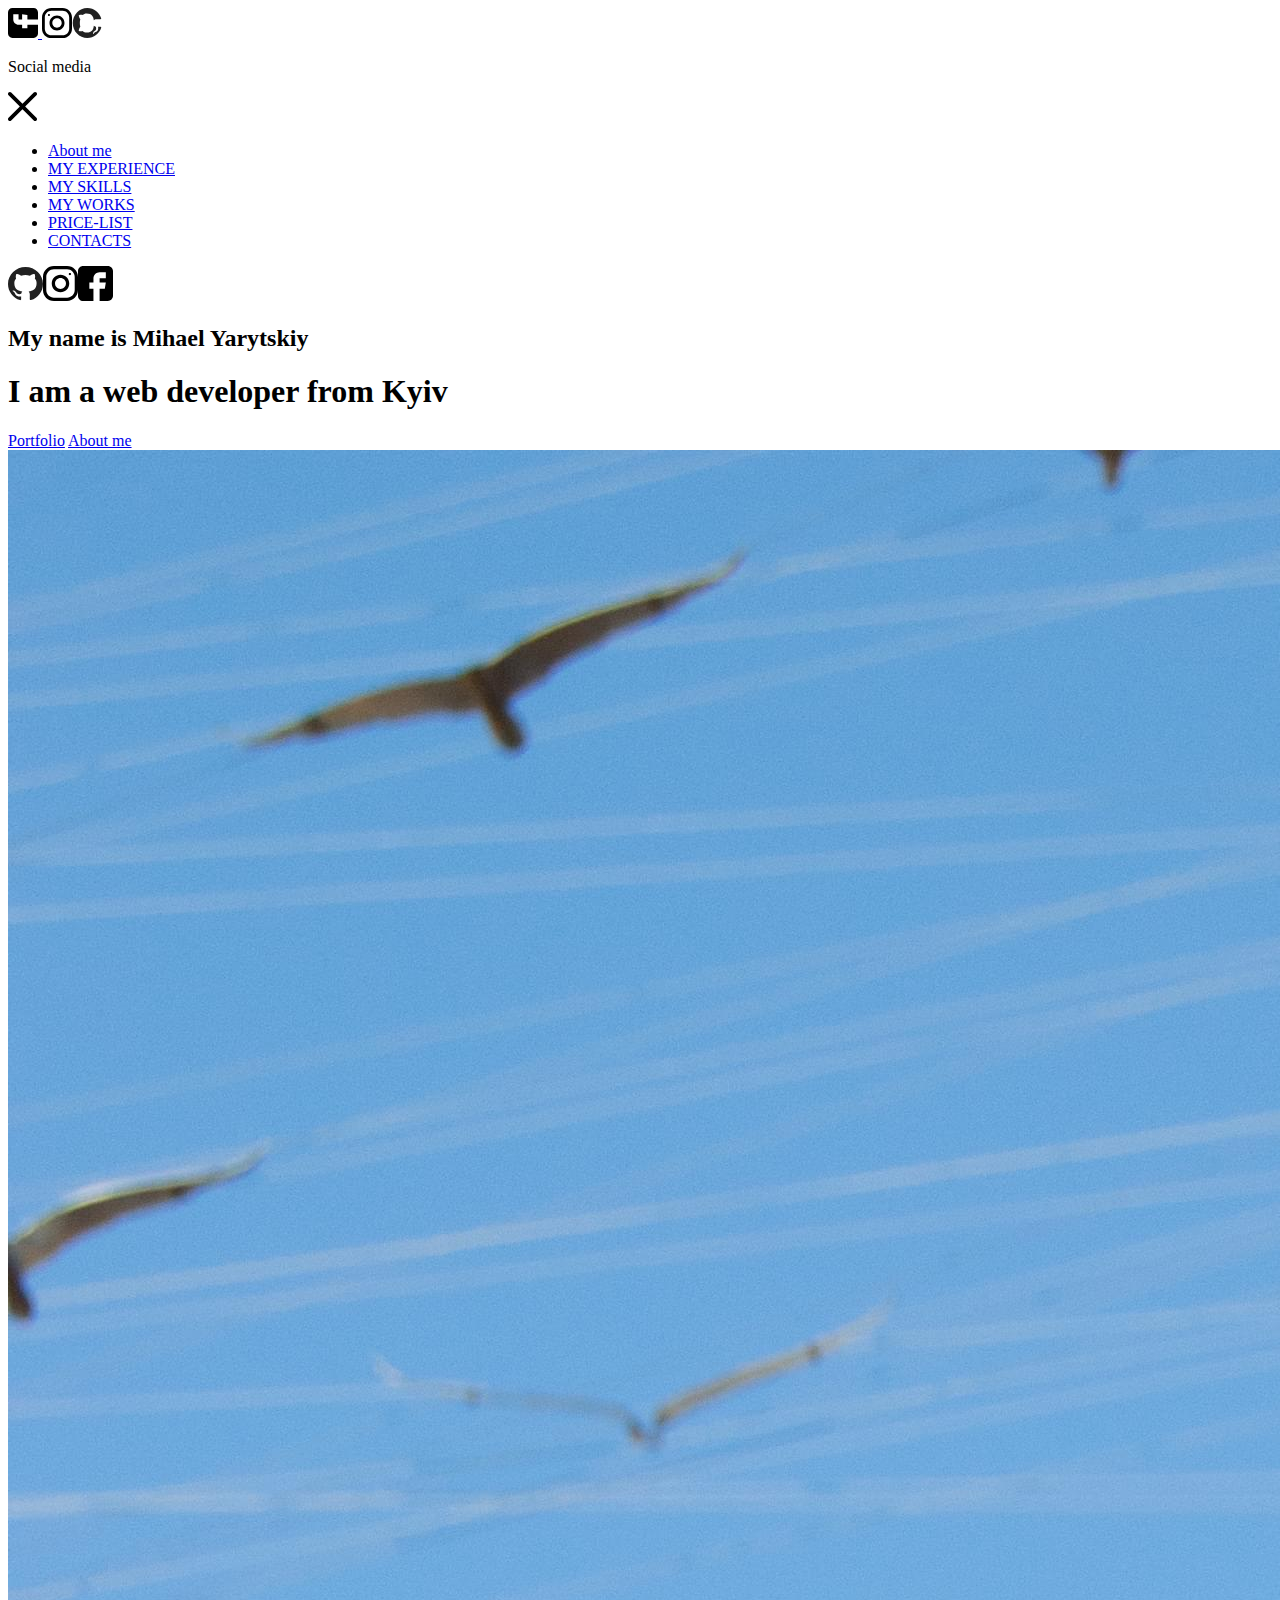
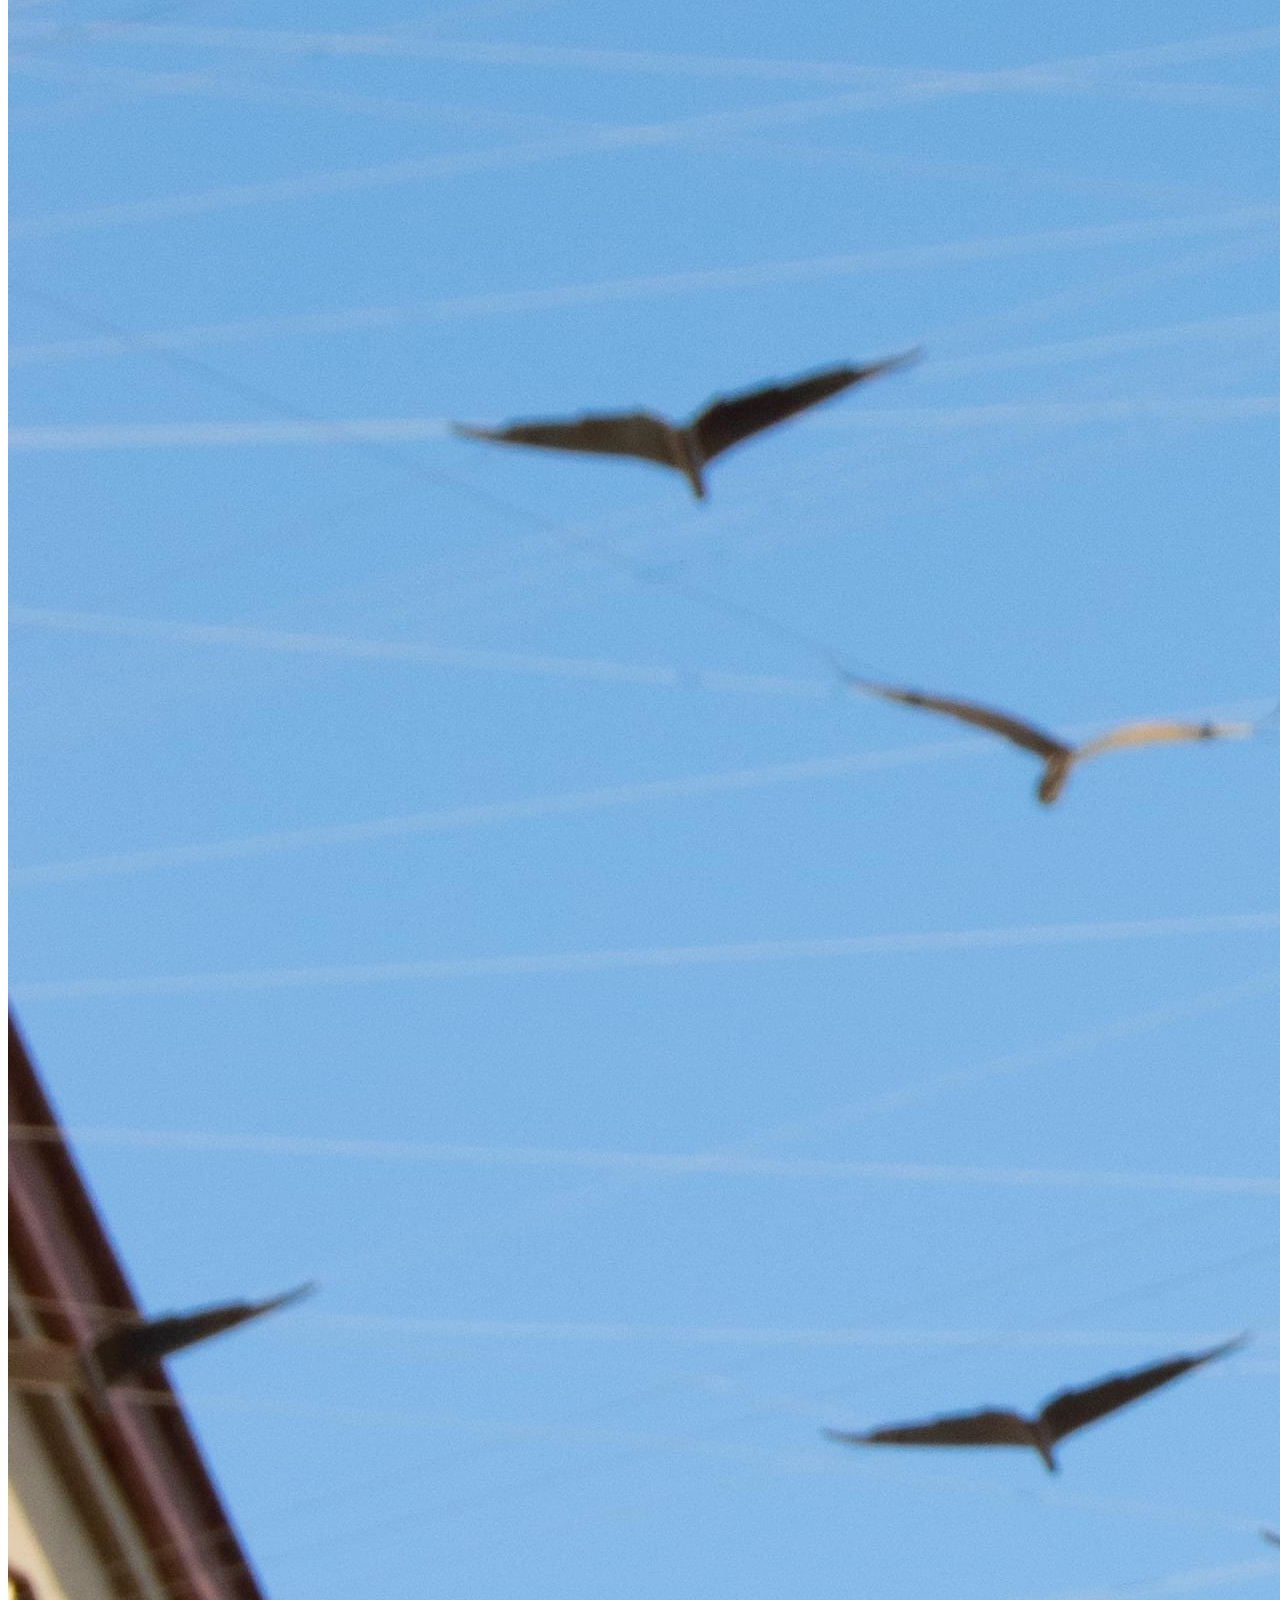
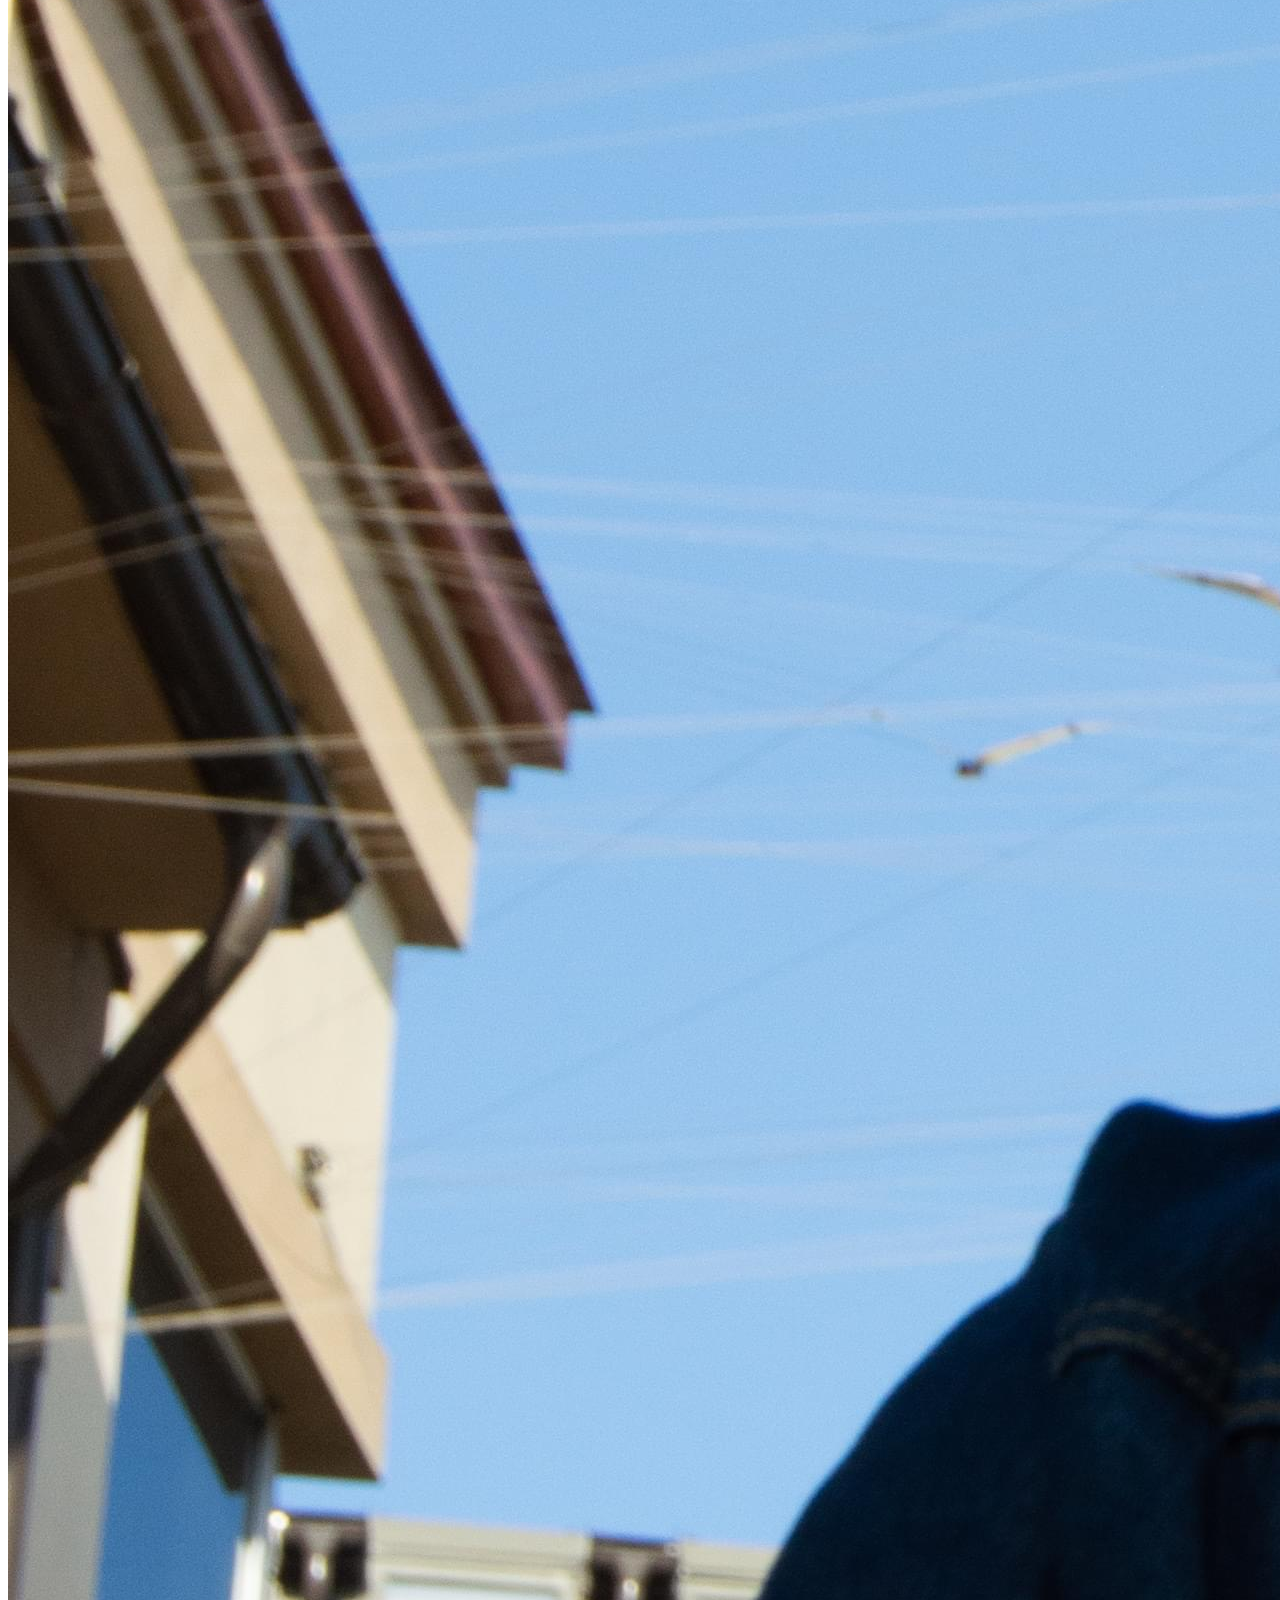
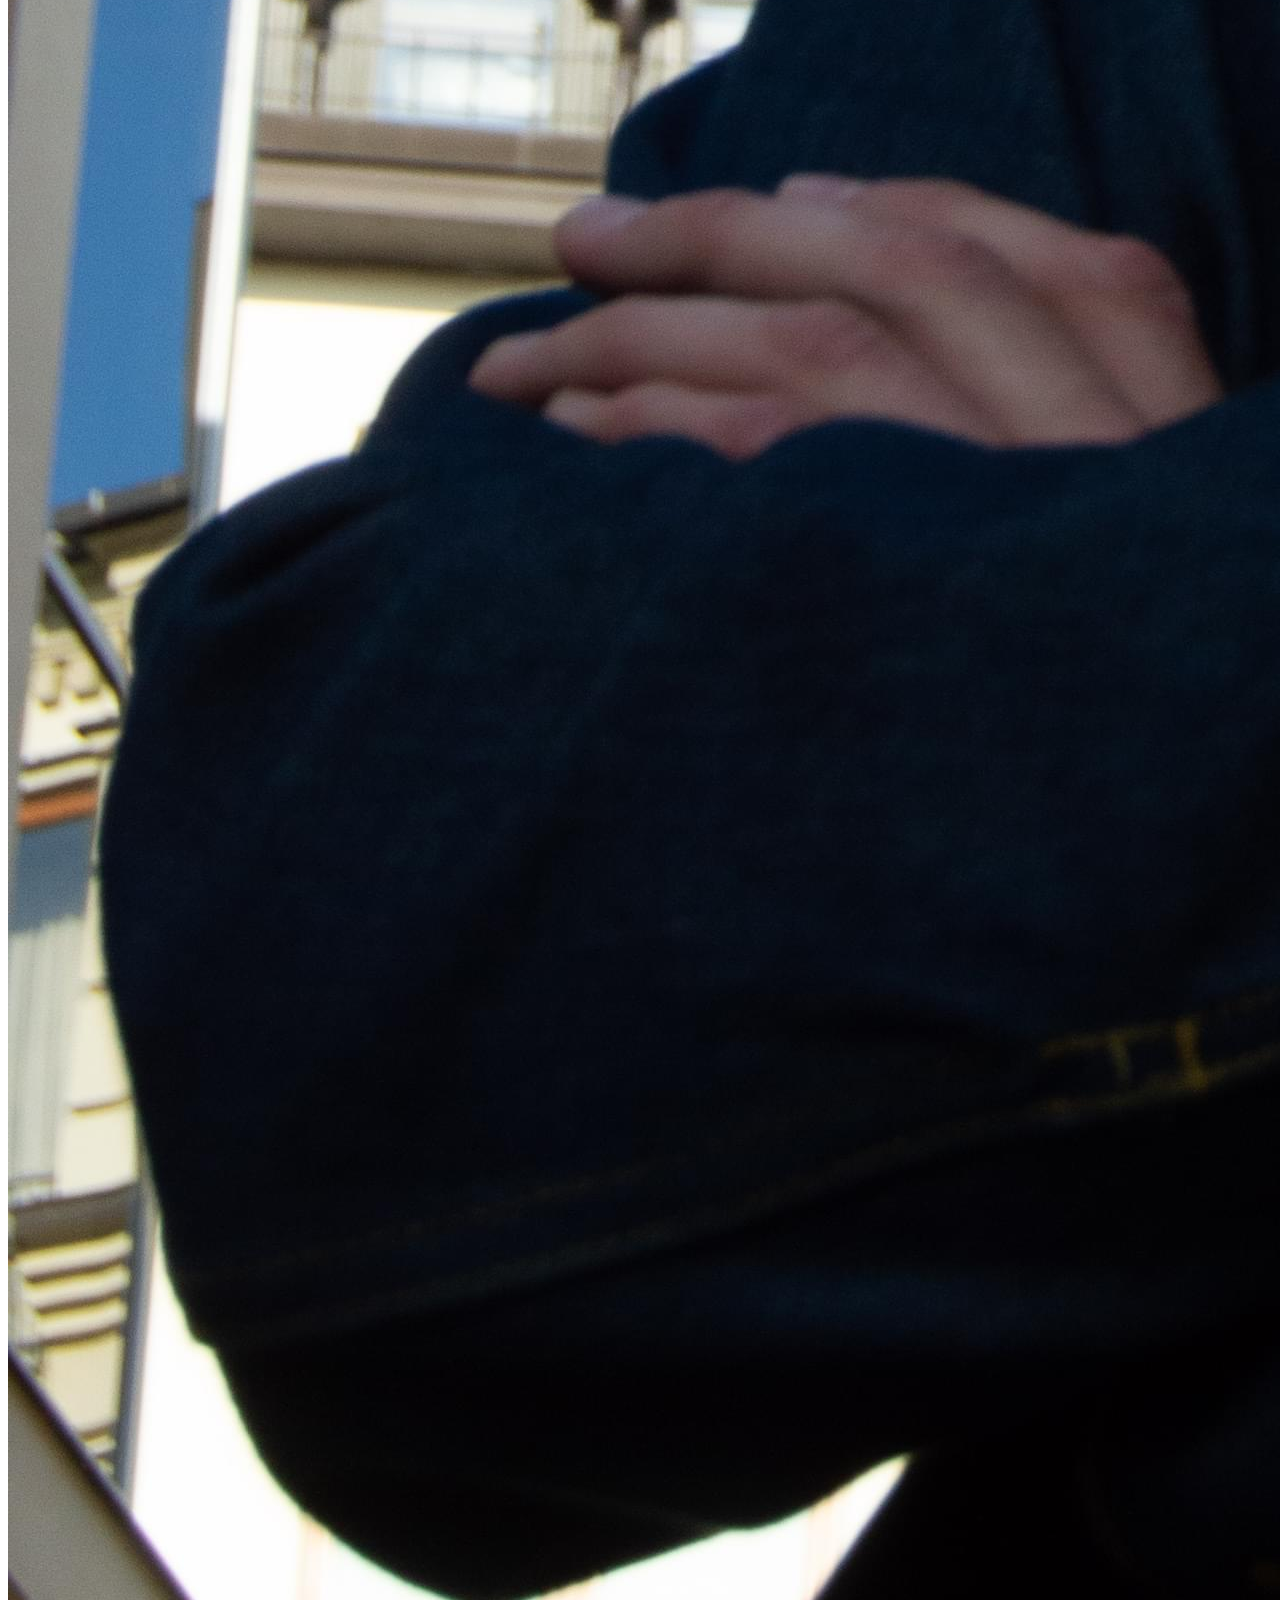
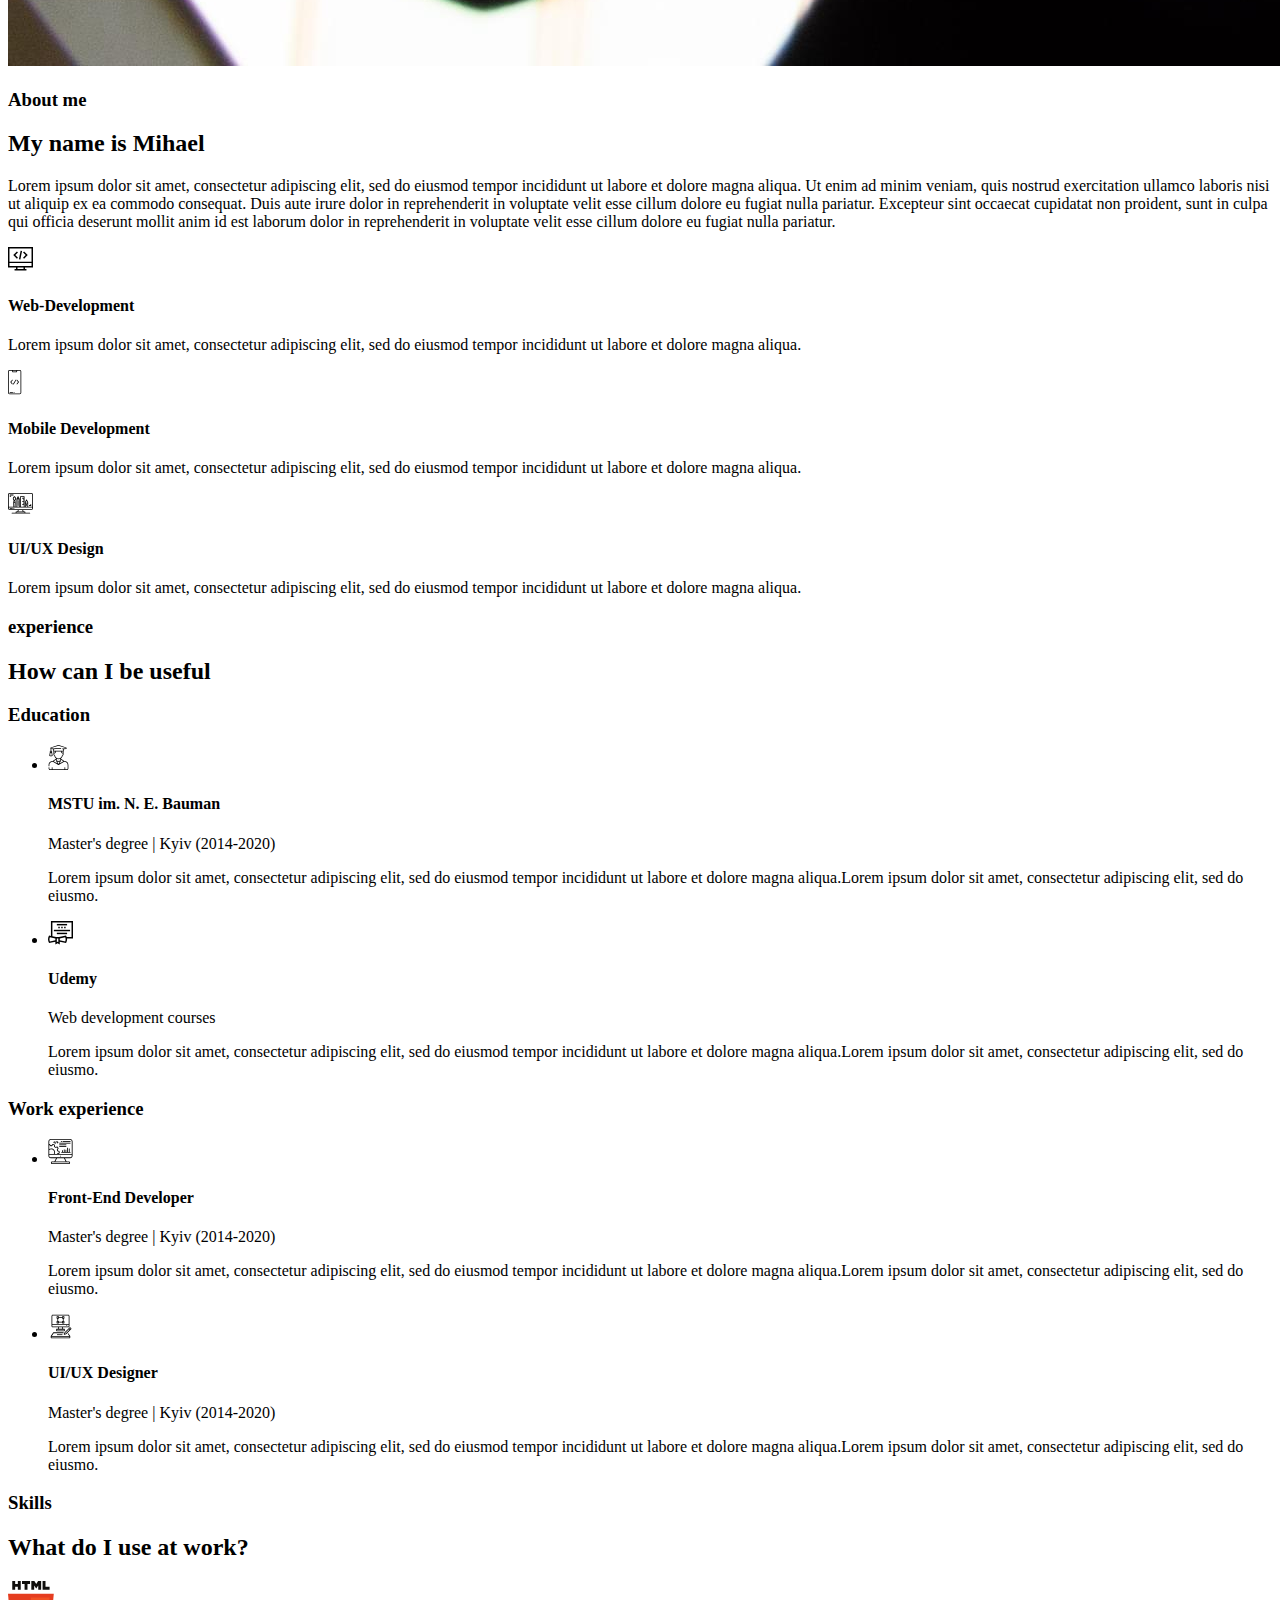
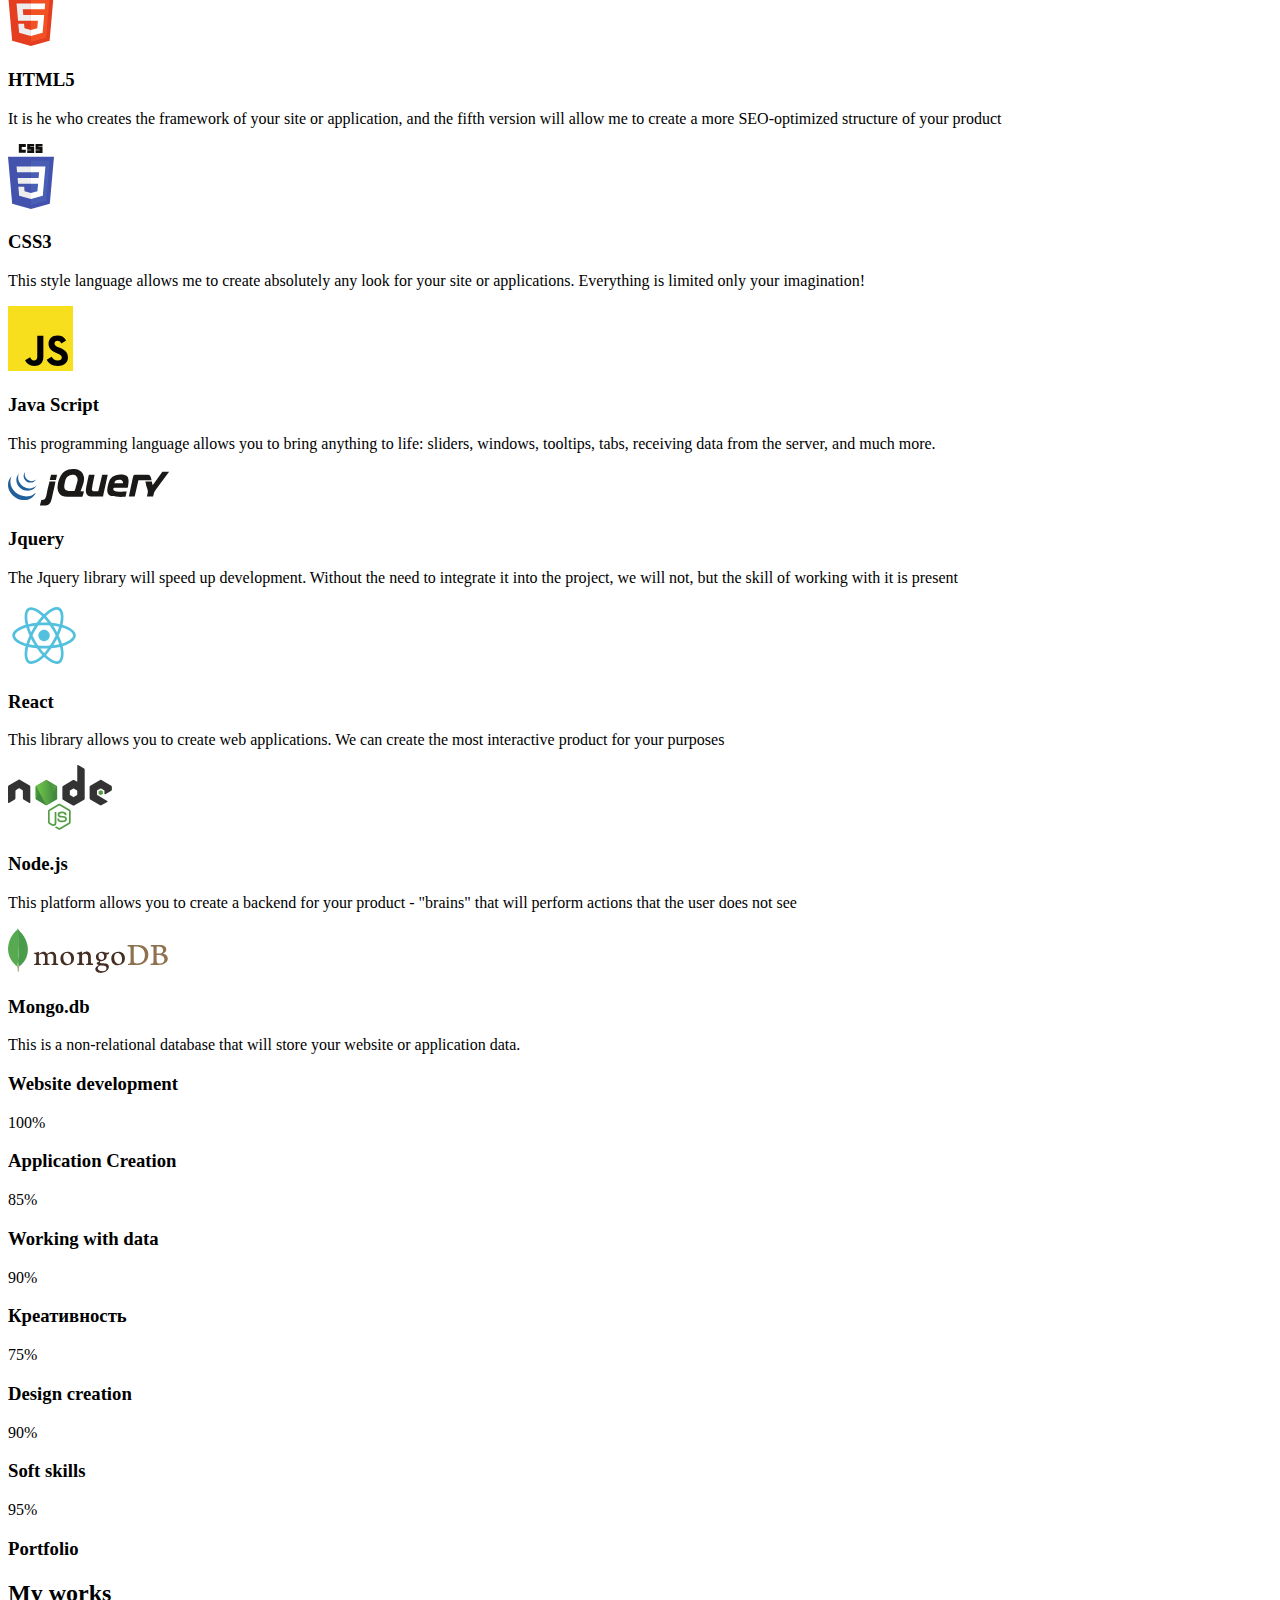
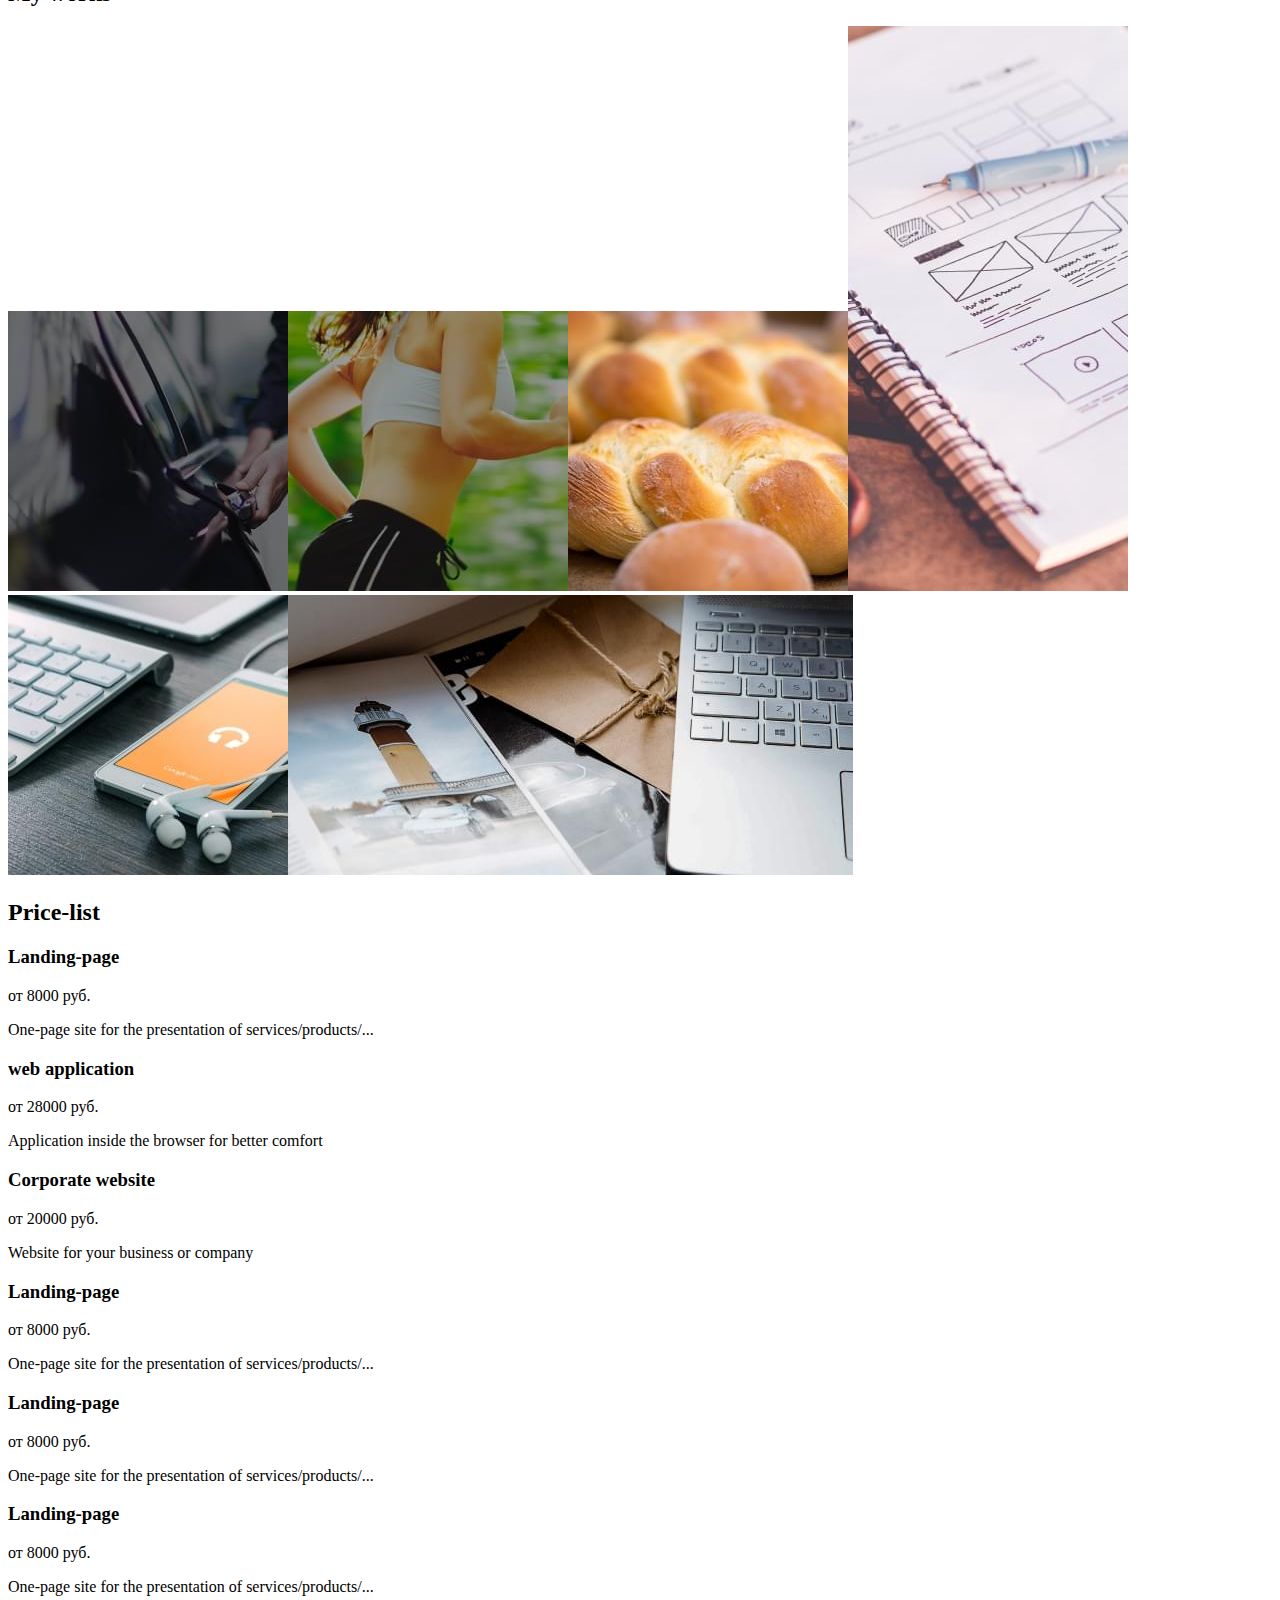
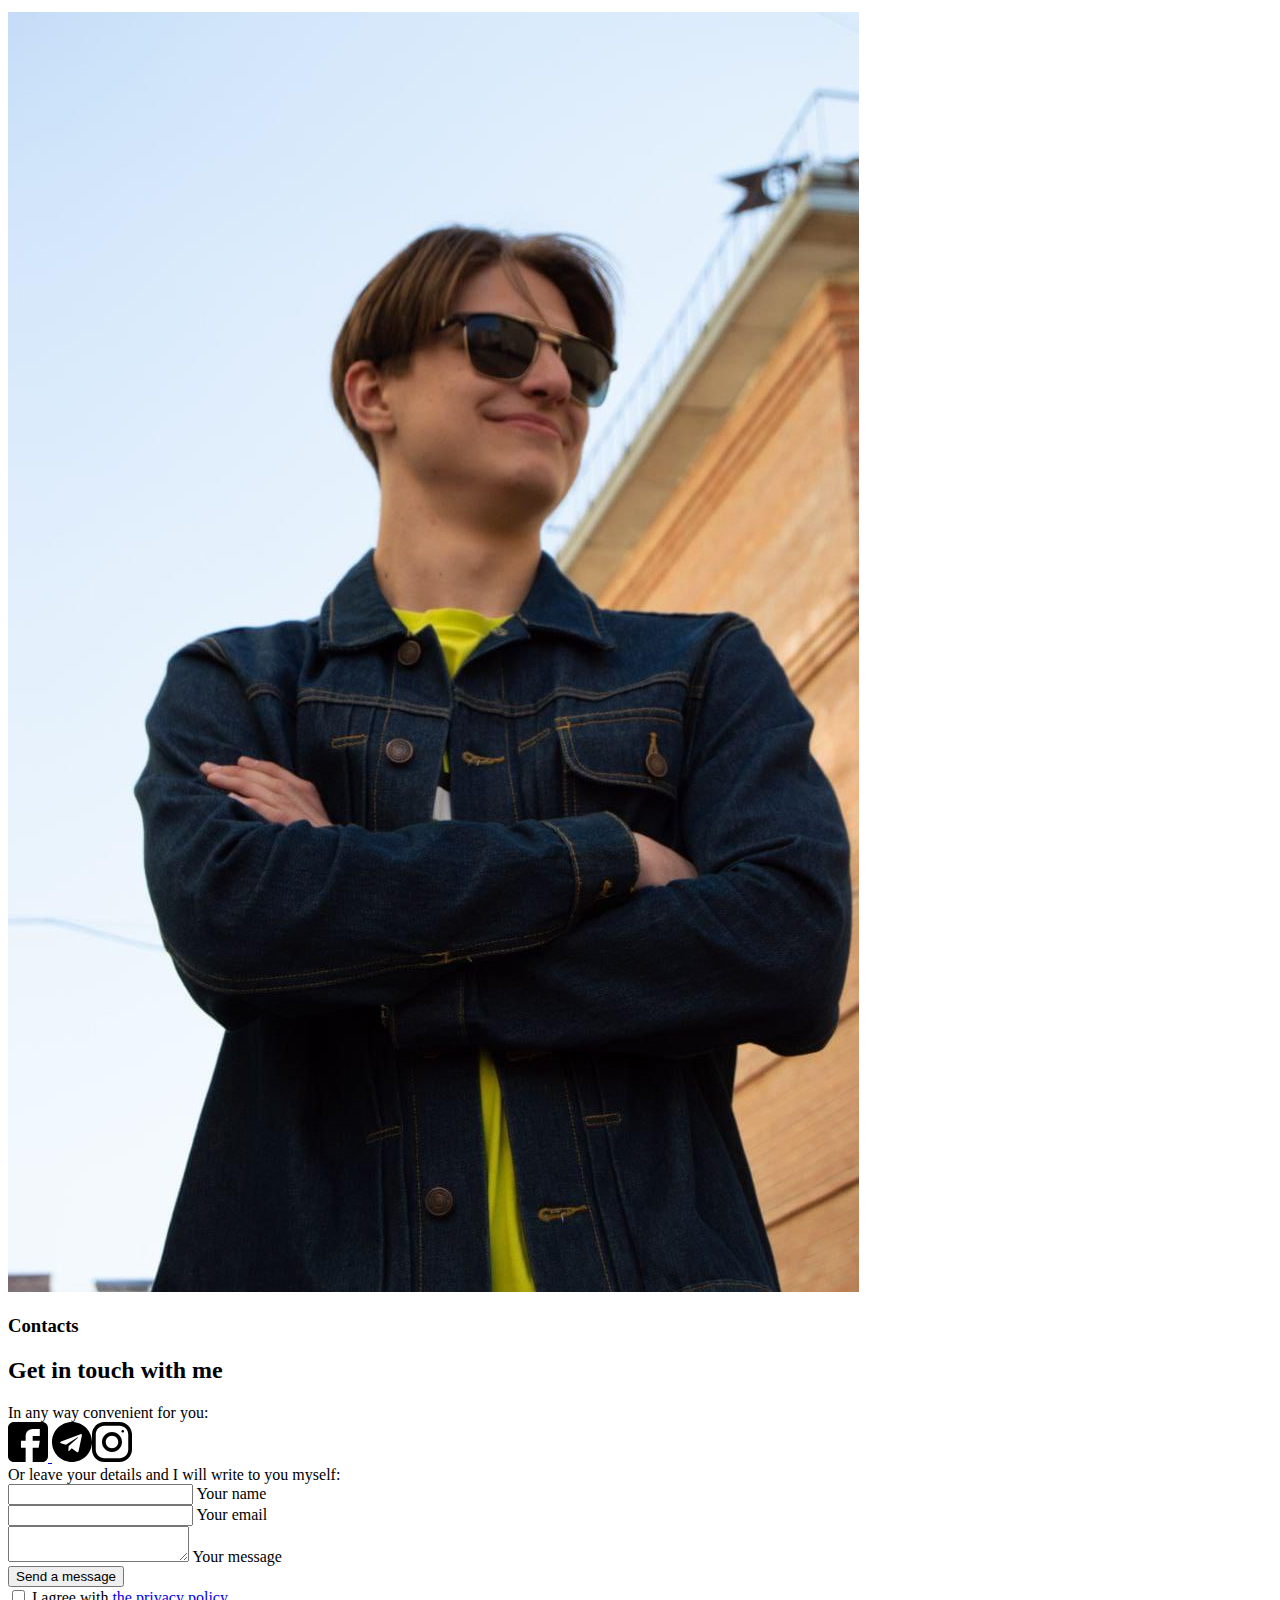
==== commit 2adf7ed6: "Add files via upload" ====
--- a/index.html
+++ b/index.html
@@ -1,138 +1,15 @@
-<!DOCTYPE html><html lang="en"><head><meta charset="UTF-8"><meta name="viewport" content="width=device-width,initial-scale=1"><meta http-equiv="X-UA-Compatible" content="ie=edge"><title>Portfolio</title><meta name="title" content="Мое портфолио"><meta name="description" content="Here you can see my works and learn more about me"><!-- Open Graph / Facebook --><meta property="og:type" content="website"><meta property="og:url" content="https://metatags.io/"><meta property="og:title" content="My portfolio"><meta property="og:description" content="Here you can see my works and learn more about me"><meta property="og:image" content="https://metatags.io/assets/meta-tags-16a33a6a8531e519cc0936fbba0ad904e52d35f34a46c97a2c9f6f7dd7d336f2.png"><!-- Twitter --><meta property="twitter:card" content="summary_large_image"><meta property="twitter:url" content="https://metatags.io/"><meta property="twitter:title" content="Мое портфолио"><meta property="twitter:description" content="Here you can see my works and learn more about me"><meta property="twitter:image" content="https://metatags.io/assets/meta-tags-16a33a6a8531e519cc0936fbba0ad904e52d35f34a46c97a2c9f6f7dd7d336f2.png"><!-- Favicon  --><link rel="apple-touch-icon" sizes="57x57" href="./icons/favicon/apple-icon-57x57.png"><link rel="apple-touch-icon" sizes="60x60" href="./icons/favicon/apple-icon-60x60.png"><link rel="apple-touch-icon" sizes="72x72" href="./icons/favicon/apple-icon-72x72.png"><link rel="apple-touch-icon" sizes="76x76" href="./icons/favicon/apple-icon-76x76.png"><link rel="apple-touch-icon" sizes="114x114" href="./icons/favicon/apple-icon-114x114.png"><link rel="apple-touch-icon" sizes="120x120" href="./icons/favicon/apple-icon-120x120.png"><link rel="apple-touch-icon" sizes="144x144" href="./icons/favicon/apple-icon-144x144.png"><link rel="apple-touch-icon" sizes="152x152" href="./icons/favicon/apple-icon-152x152.png"><link rel="apple-touch-icon" sizes="180x180" href="./icons/favicon/apple-icon-180x180.png"><link rel="icon" type="image/png" sizes="192x192" href="./icons/favicon/android-icon-192x192.png"><link rel="icon" type="image/png" sizes="32x32" href="./icons/favicon/favicon-32x32.png"><link rel="icon" type="image/png" sizes="96x96" href="./icons/favicon/favicon-96x96.png"><link rel="icon" type="image/png" sizes="16x16" href="./icons/favicon/favicon-16x16.png"><link rel="manifest" href="/manifest.json"><meta name="msapplication-TileColor" content="#ffffff"><meta name="msapplication-TileImage" content="./icons/favicon/ms-icon-144x144.png"><meta name="theme-color" content="#ffffff"><link rel="stylesheet" href="css/style.min.css"></head><body><main><aside class="aside__social-media"><a href="#" class="aside__socila-media__link" target="_blank" rel="noreferrer noopener"><svg width="30" height="30" viewBox="0 0 20 20" fill="none" xmlns="http://www.w3.org/2000/svg"><path d="M-7.46167e-07 2.92969L-1.28061e-07 17.0703C-5.74539e-08 18.6856 1.31439 20 2.92969 20L17.0703 20C18.6856 20 20 18.6856 20 17.0703L20 11.1719L12.9297 11.1719L12.9297 13.5156L9.41406 13.5156L9.41406 11.1719L7.03125 11.1719C5.09262 11.1719 3.51562 9.59488 3.51562 7.65625L3.51562 4.10156L7.03125 4.10156L7.03125 7.65625L9.41406 7.65625L9.41406 4.10156L12.9297 4.6875L12.9297 7.65625L20 7.65625L20 2.92969C20 1.31439 18.6856 -8.16774e-07 17.0703 -7.46167e-07L2.92969 -1.28061e-07C1.31439 -5.74539e-08 -8.16774e-07 1.31439 -7.46167e-07 2.92969Z" fill="black"/></svg> </a><a href="#" class="aside__socila-media__link" target="_blank" rel="noreferrer noopener"><svg width="30" height="30" viewBox="0 0 20 20" fill="none" xmlns="http://www.w3.org/2000/svg"><path d="M-6.01032e-07 6.25L-2.73196e-07 13.75C-1.22337e-07 17.2012 2.79875 20 6.25 20L13.75 20C17.2013 20 20 17.2012 20 13.75L20 6.25C20 2.79875 17.2012 -7.51891e-07 13.75 -6.01032e-07L6.25 -2.73196e-07C2.79875 -1.22337e-07 -7.51891e-07 2.79875 -6.01032e-07 6.25ZM13.75 1.875C16.1625 1.875 18.125 3.8375 18.125 6.25L18.125 13.75C18.125 16.1625 16.1625 18.125 13.75 18.125L6.25 18.125C3.8375 18.125 1.875 16.1625 1.875 13.75L1.875 6.25C1.875 3.8375 3.8375 1.875 6.25 1.875L13.75 1.875Z" fill="black"/><path d="M5 10C5 12.7612 7.23875 15 10 15C12.7613 15 15 12.7612 15 10C15 7.23875 12.7612 5 10 5C7.23875 5 5 7.23875 5 10ZM13.125 10C13.125 11.7225 11.7225 13.125 10 13.125C8.27625 13.125 6.875 11.7225 6.875 10C6.875 8.2775 8.27625 6.875 10 6.875C11.7225 6.875 13.125 8.2775 13.125 10Z" fill="black"/><path d="M5.29123 4.625C5.29123 4.25704 4.99295 3.95875 4.62499 3.95875C4.25703 3.95875 3.95874 4.25704 3.95874 4.625C3.95874 4.99296 4.25703 5.29125 4.62499 5.29125C4.99295 5.29125 5.29123 4.99296 5.29123 4.625Z" fill="black"/></svg></a><a href="#" class="aside__socila-media__link" target="_blank" rel="noreferrer noopener"><svg width="30" height="30" viewBox="0 0 19 20" fill="none" xmlns="http://www.w3.org/2000/svg"><path d="M-4.37114e-07 9.99951C-1.95608e-07 15.5245 4.36167 19.9995 9.74107 19.9995C14.0457 19.9995 17.6962 17.1345 18.9832 13.162C19.0749 12.662 18.7734 12.4787 18.5148 12.4787C18.2835 12.4787 17.6706 12.487 16.8585 12.4912C17.4459 15.2728 15.5517 15.8595 15.5517 15.8595C14.4274 16.3145 14.1267 16.972 14.1267 16.972C13.5228 17.8778 13.5352 16.902 13.5352 16.902C13.603 15.8978 14.5389 15.3703 14.5389 15.3703C16.0283 14.4787 15.5979 13.0295 15.3493 12.4578C14.719 12.3678 14.2903 12.1103 14.0466 11.8245C13.8029 14.0453 12.9652 16.3795 9.23304 16.3795C8.16988 16.3795 7.30085 15.992 6.61933 15.3503C6.37316 15.4628 5.3827 15.8003 4.04116 15.2628C4.04116 15.2628 3.78012 14.4253 5.03988 12.5128C4.82345 11.7128 4.71606 10.8628 4.7111 10.0128C4.71606 9.16284 4.82345 8.31285 5.03988 7.51284C3.78012 5.61285 4.04116 4.77535 4.04116 4.77535C5.3827 4.23785 6.37316 4.57534 6.61933 4.67535C7.30085 4.03785 8.16988 3.65035 9.23304 3.65035C12.9752 3.65035 13.7987 5.98784 14.0383 8.21284C14.3307 7.86284 14.928 7.53784 15.8408 7.53784C17.1444 7.53784 18.1918 7.55034 18.5082 7.55034C18.7635 7.55034 19.0683 7.37534 18.9708 6.86284C17.692 2.86201 14.0391 -0.000488895 9.74107 -0.000488707C4.36167 -0.000488472 -6.7851e-07 4.47701 -4.37114e-07 9.99951Z" fill="#212121"/></svg></a><div class="aside__social-media__devider"></div><p class="aside__social-media__descr"><span>Social media</span></p></aside><div class="nav-menu nav-menu_active"><div class="nav-menu__overlay"></div><div class="nav-menu__block"><div class="nav-menu__close"><svg width="29" height="30" viewBox="0 0 29 30" fill="none" xmlns="http://www.w3.org/2000/svg"><path d="M17.1568 14.5231L28.4489 3.23075C29.1837 2.49623 29.1837 1.30861 28.4489 0.574085C27.7144 -0.160437 26.5267 -0.160437 25.7922 0.574085L14.4998 11.8665L3.20781 0.574085C2.47295 -0.160437 1.28567 -0.160437 0.551149 0.574085C-0.183716 1.30861 -0.183716 2.49623 0.551149 3.23075L11.8432 14.5231L0.551149 25.8155C-0.183716 26.55 -0.183716 27.7376 0.551149 28.4721C0.917206 28.8385 1.39852 29.0226 1.87948 29.0226C2.36045 29.0226 2.84141 28.8385 3.20781 28.4721L14.4998 17.1798L25.7922 28.4721C26.1586 28.8385 26.6396 29.0226 27.1205 29.0226C27.6015 29.0226 28.0825 28.8385 28.4489 28.4721C29.1837 27.7376 29.1837 26.55 28.4489 25.8155L17.1568 14.5231Z" fill="black"/></svg></div><nav><ul class="nav-menu__list"><li class="nav-menu__link"><a href="#About-me">About me</a></li><li class="nav-menu__link"><a href="#MY-EXPERIENCE">MY EXPERIENCE</a></li><li class="nav-menu__link"><a href="#MY-SKILLS">MY SKILLS</a></li><li class="nav-menu__link"><a href="#MY-WORKS">MY WORKS</a></li><li class="nav-menu__link"><a href="#PRICE-LIST">PRICE-LIST</a></li><li class="nav-menu__link"><a href="#CONTACTS">CONTACTS</a></li></ul></nav><div class="nav-menu__socila-media__links"><a href="#" target="_blank" rel="noreferrer noopener"><svg width="35" height="35" viewBox="0 0 20 19" fill="none" xmlns="http://www.w3.org/2000/svg"><path d="M10 0C4.475 0 0 4.36167 0 9.74107C0 14.0457 2.865 17.6962 6.8375 18.9832C7.3375 19.0749 7.52083 18.7734 7.52083 18.5148C7.52083 18.2835 7.5125 17.6706 7.50833 16.8585C4.72667 17.4459 4.14 15.5517 4.14 15.5517C3.685 14.4274 3.0275 14.1267 3.0275 14.1267C2.12167 13.5228 3.0975 13.5352 3.0975 13.5352C4.10167 13.603 4.62917 14.5389 4.62917 14.5389C5.52083 16.0283 6.97 15.5979 7.54167 15.3493C7.63167 14.719 7.88917 14.2903 8.175 14.0466C5.95417 13.8029 3.62 12.9652 3.62 9.23304C3.62 8.16988 4.0075 7.30085 4.64917 6.61934C4.53667 6.37317 4.19917 5.3827 4.73667 4.04116C4.73667 4.04116 5.57417 3.78012 7.48667 5.03988C8.28667 4.82345 9.13667 4.71606 9.98667 4.7111C10.8367 4.71606 11.6867 4.82345 12.4867 5.03988C14.3867 3.78012 15.2242 4.04116 15.2242 4.04116C15.7617 5.3827 15.4242 6.37317 15.3242 6.61934C15.9617 7.30085 16.3492 8.16988 16.3492 9.23304C16.3492 12.9752 14.0117 13.7987 11.7867 14.0383C12.1367 14.3307 12.4617 14.928 12.4617 15.8408C12.4617 17.1444 12.4492 18.1918 12.4492 18.5082C12.4492 18.7635 12.6242 19.0683 13.1367 18.9708C17.1375 17.692 20 14.0391 20 9.74107C20 4.36167 15.5225 0 10 0Z" fill="#212121"/></svg></a><a href="#" target="_blank" rel="noreferrer noopener"><svg width="35" height="35" viewBox="0 0 20 20" fill="none" xmlns="http://www.w3.org/2000/svg"><path d="M13.7495 0L6.24951 0C2.79826 0 -0.000488281 2.79875 -0.000488281 6.25L-0.000488281 13.75C-0.000488281 17.2013 2.79826 20 6.24951 20L13.7495 20C17.2008 20 19.9995 17.2013 19.9995 13.75L19.9995 6.25C19.9995 2.79875 17.2008 0 13.7495 0ZM18.1245 13.75C18.1245 16.1625 16.162 18.125 13.7495 18.125L6.24951 18.125C3.83701 18.125 1.87451 16.1625 1.87451 13.75L1.87451 6.25C1.87451 3.8375 3.83701 1.875 6.24951 1.875L13.7495 1.875C16.162 1.875 18.1245 3.8375 18.1245 6.25L18.1245 13.75Z" fill="black"/><path d="M9.99951 5C7.23826 5 4.99951 7.23875 4.99951 10C4.99951 12.7613 7.23826 15 9.99951 15C12.7608 15 14.9995 12.7613 14.9995 10C14.9995 7.23875 12.7608 5 9.99951 5ZM9.99951 13.125C8.27701 13.125 6.87451 11.7225 6.87451 10C6.87451 8.27625 8.27701 6.875 9.99951 6.875C11.722 6.875 13.1245 8.27625 13.1245 10C13.1245 11.7225 11.722 13.125 9.99951 13.125Z" fill="black"/><path d="M15.3745 5.29123C15.7425 5.29123 16.0408 4.99295 16.0408 4.62499C16.0408 4.25703 15.7425 3.95874 15.3745 3.95874C15.0065 3.95874 14.7083 4.25703 14.7083 4.62499C14.7083 4.99295 15.0065 5.29123 15.3745 5.29123Z" fill="black"/></svg></a><a href="#" target="_blank" rel="noreferrer noopener"><svg width="35" height="35" viewBox="0 0 20 20" fill="none" xmlns="http://www.w3.org/2000/svg"><path d="M17.0698 0L2.9292 0C1.3139 0 -0.000488281 1.31439 -0.000488281 2.92969L-0.000488281 17.0703C-0.000488281 18.6856 1.3139 20 2.9292 20L8.82764 20L8.82764 12.9297L6.48389 12.9297L6.48389 9.41406L8.82764 9.41406L8.82764 7.03125C8.82764 5.09262 10.4046 3.51563 12.3433 3.51563L15.8979 3.51563L15.8979 7.03125L12.3433 7.03125L12.3433 9.41406L15.8979 9.41406L15.312 12.9297L12.3433 12.9297L12.3433 20L17.0698 20C18.6851 20 19.9995 18.6856 19.9995 17.0703L19.9995 2.92969C19.9995 1.31439 18.6851 0 17.0698 0Z" fill="black"/></svg></a></div></div></div><section class="first-screen"><div class="first-screen__humburger"><span class="first-screen__humburger__line"></span> <span class="first-screen__humburger__line__long"></span> <span class="first-screen__humburger__line"></span></div><div class="container"><h2 class="title title__subtitle">My name is Mihael Yarytskiy</h2><h1 class="title title__first-screen">I am a web developer from Kyiv</h1><div class="first-screen__buttons"><a href="#" class="first-screen__btn-pottfolio">Portfolio</a> <a href="#" class="first-screen__btn-about-me">About me</a></div></div></section><section class="about-me" id="About-me"><div class="container"><div class="about-me__subcontainer"><div class="about-me__img"><img src="./img/DSC_0139.jpg" alt="main_photo"></div><div class="about-me__main-block"><h3 class="title title__subtitle title__subtitle__about-me">About me</h3><h2 class="title title__about-me">My name is Mihael</h2><div class="divider about-me__main-block__divider"></div><p class="about-me__main-block__descr">Lorem ipsum dolor sit amet, consectetur adipiscing elit, sed do eiusmod tempor incididunt ut labore et dolore magna aliqua. Ut enim ad minim veniam, quis nostrud exercitation ullamco laboris nisi ut aliquip ex ea commodo consequat. Duis aute irure dolor in reprehenderit in voluptate velit esse cillum dolore eu fugiat nulla pariatur. Excepteur sint occaecat cupidatat non proident, sunt in culpa qui officia deserunt mollit anim id est laborum dolor in reprehenderit in voluptate velit esse cillum dolore eu fugiat nulla pariatur.</p></div><div class="about-me__subblocks"><div class="about-me__subblock"><div class="about-me__subblock__icon"><svg width="25" height="24" viewBox="0 0 25 24" fill="none" xmlns="http://www.w3.org/2000/svg"><path d="M0 0V20.5205H8.02402V21.9877H6.55742V23.4526H18.4425V21.9877H16.9759V20.5205H25V0H0ZM15.511 21.9877H9.48897V20.5205H15.511V21.9877H15.511ZM23.5351 19.0556H1.46489V16.1222H23.5351V19.0556H23.5351ZM23.5351 14.6573H1.46489V1.46494H23.5351V14.6573H23.5351Z" fill="black"/><path d="M9.95816 5.4134L8.92232 4.37756L5.23877 8.06111L8.92232 11.7446L9.95816 10.7088L7.31045 8.06111L9.95816 5.4134Z" fill="black"/><path d="M16.0777 4.37756L15.0419 5.4134L17.6896 8.06111L15.0419 10.7088L16.0777 11.7446L19.7612 8.06111L16.0777 4.37756Z" fill="black"/><path d="M12.6319 3.64405L10.9313 12.1931L12.3681 12.4789L14.0687 3.92986L12.6319 3.64405Z" fill="black"/></svg></div><div class="about-me__subblock__descr"><h4 class="title title__subtitle__subblock">Web-Development</h4><p>Lorem ipsum dolor sit amet, consectetur adipiscing elit, sed do eiusmod tempor incididunt ut labore et dolore magna aliqua.</p></div></div><div class="about-me__subblock"><div class="about-me__subblock__icon"><svg width="14" height="25" viewBox="0 0 14 25" fill="none" xmlns="http://www.w3.org/2000/svg"><path d="M11.7188 0H1.5625C1.14827 0.000542615 0.751153 0.165337 0.458245 0.458245C0.165337 0.751153 0.000542615 1.14827 0 1.5625V22.6562C0.000542615 23.0705 0.165337 23.4676 0.458245 23.7605C0.751153 24.0534 1.14827 24.2182 1.5625 24.2188H11.7188C12.133 24.2182 12.5301 24.0534 12.823 23.7605C13.1159 23.4676 13.2807 23.0705 13.2812 22.6562V1.5625C13.2807 1.14827 13.1159 0.751153 12.823 0.458245C12.5301 0.165337 12.133 0.000542615 11.7188 0ZM8.46875 0.78125L8.24902 1.5625H4.99268L4.79736 0.78125H8.46875ZM12.5 22.6562C12.4997 22.8634 12.4173 23.0619 12.2709 23.2084C12.1244 23.3548 11.9259 23.4372 11.7188 23.4375H1.5625C1.35538 23.4372 1.15683 23.3548 1.01037 23.2084C0.863918 23.0619 0.781521 22.8634 0.78125 22.6562V1.5625C0.781521 1.35538 0.863918 1.15683 1.01037 1.01037C1.15683 0.863918 1.35538 0.781521 1.5625 0.78125H3.9917L4.30859 2.04785C4.32972 2.13236 4.37848 2.20738 4.44713 2.261C4.51579 2.31461 4.60039 2.34374 4.6875 2.34375H8.54492C8.63005 2.34375 8.71285 2.31594 8.78071 2.26455C8.84858 2.21317 8.89781 2.14102 8.9209 2.05908L9.28027 0.78125H11.7188C11.9259 0.781521 12.1244 0.863918 12.2709 1.01037C12.4173 1.15683 12.4997 1.35538 12.5 1.5625V22.6562Z" fill="black"/><path d="M4.6875 21.875H1.95312C1.84952 21.875 1.75017 21.9162 1.67691 21.9894C1.60365 22.0627 1.5625 22.162 1.5625 22.2656C1.5625 22.3692 1.60365 22.4686 1.67691 22.5418C1.75017 22.6151 1.84952 22.6562 1.95312 22.6562H4.6875C4.7911 22.6562 4.89046 22.6151 4.96371 22.5418C5.03697 22.4686 5.07812 22.3692 5.07812 22.2656C5.07812 22.162 5.03697 22.0627 4.96371 21.9894C4.89046 21.9162 4.7911 21.875 4.6875 21.875Z" fill="black"/><path d="M6.25 21.875H5.85938C5.75577 21.875 5.65642 21.9162 5.58316 21.9894C5.5099 22.0627 5.46875 22.162 5.46875 22.2656C5.46875 22.3692 5.5099 22.4686 5.58316 22.5418C5.65642 22.6151 5.75577 22.6562 5.85938 22.6562H6.25C6.3536 22.6562 6.45296 22.6151 6.52621 22.5418C6.59947 22.4686 6.64062 22.3692 6.64062 22.2656C6.64062 22.162 6.59947 22.0627 6.52621 21.9894C6.45296 21.9162 6.3536 21.875 6.25 21.875Z" fill="black"/><path d="M8.01349 9.82123C7.9695 9.79484 7.92074 9.77737 7.87001 9.76982C7.81927 9.76227 7.76754 9.76479 7.71777 9.77723C7.668 9.78967 7.62117 9.81179 7.57996 9.84233C7.53874 9.87287 7.50394 9.91123 7.47755 9.95522L5.13379 13.8615C5.08049 13.9503 5.06466 14.0567 5.08979 14.1572C5.11492 14.2577 5.17894 14.3441 5.26778 14.3974C5.35662 14.4507 5.46299 14.4665 5.5635 14.4414C5.664 14.4163 5.75041 14.3522 5.80372 14.2634L8.14747 10.3572C8.17386 10.3132 8.19134 10.2644 8.19889 10.2137C8.20644 10.1629 8.20392 10.1112 8.19148 10.0615C8.17904 10.0117 8.15691 9.96486 8.12637 9.92364C8.09583 9.88242 8.05748 9.84762 8.01349 9.82123Z" fill="black"/><path d="M9.28936 9.91206C9.2573 9.87201 9.21766 9.83866 9.17271 9.81392C9.12776 9.78918 9.07838 9.77354 9.02739 9.76788C8.9244 9.75646 8.82109 9.78643 8.74019 9.85118C8.65929 9.91593 8.60743 10.0102 8.59601 10.1132C8.58459 10.2161 8.61455 10.3194 8.6793 10.4003L10.0465 12.1093L8.6793 13.8183C8.61455 13.8992 8.58459 14.0025 8.59601 14.1055C8.60743 14.2085 8.65929 14.3027 8.74019 14.3675C8.82109 14.4322 8.9244 14.4622 9.02739 14.4508C9.13037 14.4394 9.22461 14.3875 9.28936 14.3066L10.8519 12.3535C10.9073 12.2842 10.9376 12.1981 10.9376 12.1093C10.9376 12.0206 10.9073 11.9345 10.8519 11.8652L9.28936 9.91206Z" fill="black"/><path d="M3.99182 14.3066C4.05657 14.3875 4.15081 14.4393 4.2538 14.4508C4.35679 14.4622 4.46009 14.4322 4.54099 14.3675C4.62189 14.3027 4.67375 14.2085 4.68517 14.1055C4.69659 14.0025 4.66663 13.8992 4.60188 13.8183L3.23469 12.1093L4.60188 10.4003C4.63394 10.3603 4.6578 10.3143 4.67209 10.265C4.68638 10.2158 4.69083 10.1641 4.68517 10.1131C4.67952 10.0622 4.66388 10.0128 4.63914 9.96782C4.6144 9.92287 4.58105 9.88324 4.54099 9.85118C4.50093 9.81911 4.45495 9.79526 4.40568 9.78097C4.3564 9.76667 4.30479 9.76223 4.2538 9.76788C4.2028 9.77354 4.15342 9.78918 4.10847 9.81392C4.06352 9.83866 4.02388 9.87201 3.99182 9.91206L2.42932 11.8652C2.37385 11.9345 2.34363 12.0206 2.34363 12.1093C2.34363 12.1981 2.37385 12.2842 2.42932 12.3535L3.99182 14.3066Z" fill="black"/></svg></div><div class="about-me__subblock__descr"><h4 class="title title__subtitle__subblock">Mobile Development</h4><p>Lorem ipsum dolor sit amet, consectetur adipiscing elit, sed do eiusmod tempor incididunt ut labore et dolore magna aliqua.</p></div></div><div class="about-me__subblock"><div class="about-me__subblock__icon"><svg width="25" height="21" viewBox="0 0 25 21" fill="none" xmlns="http://www.w3.org/2000/svg"><path d="M23.3871 0H1.6129C1.18531 0.000560118 0.775384 0.17067 0.473027 0.473027C0.17067 0.775384 0.000560118 1.18531 0 1.6129V15.3226C0.000560118 15.7502 0.17067 16.1601 0.473027 16.4625C0.775384 16.7648 1.18531 16.9349 1.6129 16.9355H9.92439L9.38659 18.5484H8.06452C7.95757 18.5484 7.85501 18.5909 7.77939 18.6665C7.70377 18.7421 7.66129 18.8447 7.66129 18.9516V19.7581H4.03226C3.92532 19.7581 3.82275 19.8005 3.74713 19.8762C3.67151 19.9518 3.62903 20.0543 3.62903 20.1613C3.62903 20.2682 3.67151 20.3708 3.74713 20.4464C3.82275 20.522 3.92532 20.5645 4.03226 20.5645H21.7742C21.8811 20.5645 21.9837 20.522 22.0593 20.4464C22.1349 20.3708 22.1774 20.2682 22.1774 20.1613C22.1774 20.0543 22.1349 19.9518 22.0593 19.8762C21.9837 19.8005 21.8811 19.7581 21.7742 19.7581H17.3387V18.9516C17.3387 18.8447 17.2962 18.7421 17.2206 18.6665C17.145 18.5909 17.0424 18.5484 16.9355 18.5484H15.6134L15.0756 16.9355H23.3871C23.8147 16.9349 24.2246 16.7648 24.527 16.4625C24.8293 16.1601 24.9994 15.7502 25 15.3226V1.6129C24.9994 1.18531 24.8293 0.775384 24.527 0.473027C24.2246 0.17067 23.8147 0.000560118 23.3871 0ZM16.5323 19.3548V19.7581H8.46774V19.3548H16.5323ZM10.2369 18.5484L10.7747 16.9355H14.2253L14.7631 18.5484H10.2369ZM24.1935 15.3226C24.1933 15.5364 24.1082 15.7413 23.957 15.8925C23.8059 16.0437 23.6009 16.1288 23.3871 16.129H1.6129C1.3991 16.1288 1.19414 16.0437 1.04297 15.8925C0.891787 15.7413 0.806732 15.5364 0.806452 15.3226V14.5161H24.1935V15.3226ZM6.8377 10.0806L6.68649 13.7097H6.21673L6.06552 10.0806H6.8377ZM6.12097 9.27419L6.39012 7.66129H6.5131L6.78226 9.27419H6.12097ZM6.45161 6.85484C6.01462 6.85484 5.64516 6.30091 5.64516 5.64516C5.64516 5.23135 6.06754 4.63004 6.4506 4.20615C6.79587 4.58921 7.25806 5.20161 7.25806 5.64516C7.25806 6.30091 6.88861 6.85484 6.45161 6.85484ZM10.8397 6.04839L10.8871 6.14365V6.45161H9.27419V6.14365L9.32157 6.04839H10.8397ZM9.7248 5.24194L10.0806 4.53075L10.4365 5.24194H9.7248ZM10.8871 7.25806V13.6593C10.8873 13.6761 10.8884 13.693 10.8906 13.7097H9.27067C9.27286 13.693 9.27404 13.6761 9.27419 13.6593V7.25806H10.8871ZM14.5161 5.64516H15.7258V6.45161H15.3226C15.2156 6.45161 15.1131 6.4941 15.0375 6.56971C14.9618 6.64533 14.9194 6.7479 14.9194 6.85484C14.9194 6.96178 14.9618 7.06434 15.0375 7.13996C15.1131 7.21558 15.2156 7.25806 15.3226 7.25806H15.7258V8.06452H14.5161C14.4092 8.06452 14.3066 8.107 14.231 8.18262C14.1554 8.25824 14.1129 8.3608 14.1129 8.46774C14.1129 8.57468 14.1554 8.67725 14.231 8.75287C14.3066 8.82849 14.4092 8.87097 14.5161 8.87097H15.7258V9.67742H15.3226C15.2156 9.67742 15.1131 9.7199 15.0375 9.79552C14.9618 9.87114 14.9194 9.9737 14.9194 10.0806C14.9194 10.1876 14.9618 10.2901 15.0375 10.3658C15.1131 10.4414 15.2156 10.4839 15.3226 10.4839H15.7258V11.2903H14.5161C14.4092 11.2903 14.3066 11.3328 14.231 11.4084C14.1554 11.484 14.1129 11.5866 14.1129 11.6935C14.1129 11.8005 14.1554 11.9031 14.231 11.9787C14.3066 12.0543 14.4092 12.0968 14.5161 12.0968H15.7258V13.7097H12.9032V4.03226H15.7258V4.83871H14.5161C14.4092 4.83871 14.3066 4.88119 14.231 4.95681C14.1554 5.03243 14.1129 5.13499 14.1129 5.24194C14.1129 5.34888 14.1554 5.45144 14.231 5.52706C14.3066 5.60268 14.4092 5.64516 14.5161 5.64516ZM19.3548 10.4839V13.6593C19.355 13.6761 19.3562 13.693 19.3584 13.7097H17.7384C17.7406 13.693 17.7418 13.6761 17.7419 13.6593V10.4839H19.3548ZM17.7419 9.67742V9.36946L18.5484 7.75655L19.3548 9.36946V9.67742H17.7419ZM24.1935 13.7097H20.1578C20.16 13.693 20.1611 13.6761 20.1613 13.6593V9.27419C20.1612 9.21159 20.1467 9.14985 20.119 9.09375L18.9093 6.6744C18.8757 6.60743 18.8242 6.55113 18.7604 6.51178C18.6967 6.47243 18.6233 6.4516 18.5484 6.4516C18.4735 6.4516 18.4001 6.47243 18.3363 6.51178C18.2726 6.55113 18.2211 6.60743 18.1875 6.6744L16.9778 9.09375C16.95 9.14985 16.9355 9.21159 16.9355 9.27419V13.6593C16.9356 13.6761 16.9368 13.693 16.939 13.7097H16.5323V3.62903C16.5323 3.52209 16.4898 3.41953 16.4142 3.34391C16.3385 3.26829 16.236 3.22581 16.129 3.22581H12.5C12.3931 3.22581 12.2905 3.26829 12.2149 3.34391C12.1393 3.41953 12.0968 3.52209 12.0968 3.62903V13.7097H11.69C11.6922 13.693 11.6934 13.6761 11.6935 13.6593V6.04839C11.6935 5.98579 11.679 5.92404 11.6512 5.86794L10.4415 3.44859C10.408 3.38163 10.3564 3.32532 10.2927 3.28598C10.229 3.24663 10.1555 3.22579 10.0806 3.22579C10.0057 3.22579 9.93232 3.24663 9.86858 3.28598C9.80485 3.32532 9.75332 3.38163 9.71976 3.44859L8.51008 5.86794C8.48229 5.92404 8.4678 5.98579 8.46774 6.04839V13.6593C8.4679 13.6761 8.46908 13.693 8.47127 13.7097H7.49345L7.66079 9.69405C7.66129 9.68498 7.66079 9.67591 7.66079 9.66633V9.65423C7.65985 9.64004 7.65817 9.62591 7.65575 9.61189V9.61089L7.28276 7.37248C7.75101 7.01915 8.06452 6.37702 8.06452 5.64516C8.06452 4.60887 6.86341 3.46119 6.72631 3.33367C6.6516 3.26442 6.55348 3.22594 6.45161 3.22594C6.34974 3.22594 6.25163 3.26442 6.17692 3.33367C6.03982 3.46119 4.83871 4.60887 4.83871 5.64516C4.83871 6.37702 5.15222 7.01915 5.62046 7.37248L5.24748 9.61089V9.61189C5.24506 9.62591 5.24337 9.64004 5.24244 9.65423V9.66633C5.24244 9.67591 5.24194 9.68498 5.24244 9.69405L5.40978 13.7097H0.806452V1.6129C0.806732 1.3991 0.891787 1.19414 1.04297 1.04297C1.19414 0.891787 1.3991 0.806732 1.6129 0.806452H23.3871C23.6009 0.806732 23.8059 0.891787 23.957 1.04297C24.1082 1.19414 24.1933 1.3991 24.1935 1.6129V13.7097Z" fill="black"/><path d="M4.4355 14.9193H2.01614C1.9092 14.9193 1.80664 14.9618 1.73102 15.0374C1.6554 15.113 1.61292 15.2156 1.61292 15.3225C1.61292 15.4295 1.6554 15.532 1.73102 15.6077C1.80664 15.6833 1.9092 15.7258 2.01614 15.7258H4.4355C4.54244 15.7258 4.645 15.6833 4.72062 15.6077C4.79624 15.532 4.83872 15.4295 4.83872 15.3225C4.83872 15.2156 4.79624 15.113 4.72062 15.0374C4.645 14.9618 4.54244 14.9193 4.4355 14.9193Z" fill="black"/><path d="M6.04839 14.9193H5.64517C5.53823 14.9193 5.43567 14.9618 5.36005 15.0374C5.28443 15.113 5.24194 15.2156 5.24194 15.3225C5.24194 15.4295 5.28443 15.532 5.36005 15.6077C5.43567 15.6833 5.53823 15.7258 5.64517 15.7258H6.04839C6.15534 15.7258 6.2579 15.6833 6.33352 15.6077C6.40914 15.532 6.45162 15.4295 6.45162 15.3225C6.45162 15.2156 6.40914 15.113 6.33352 15.0374C6.2579 14.9618 6.15534 14.9193 6.04839 14.9193Z" fill="black"/><path d="M10.0807 7.66125C9.97371 7.66125 9.87115 7.70374 9.79553 7.77936C9.71991 7.85498 9.67743 7.95754 9.67743 8.06448V12.5C9.67743 12.6069 9.71991 12.7095 9.79553 12.7851C9.87115 12.8607 9.97371 12.9032 10.0807 12.9032C10.1876 12.9032 10.2902 12.8607 10.3658 12.7851C10.4414 12.7095 10.4839 12.6069 10.4839 12.5V8.06448C10.4839 7.95754 10.4414 7.85498 10.3658 7.77936C10.2902 7.70374 10.1876 7.66125 10.0807 7.66125Z" fill="black"/><path d="M18.5484 10.8871C18.4414 10.8871 18.3389 10.9296 18.2632 11.0052C18.1876 11.0808 18.1451 11.1834 18.1451 11.2903V12.5C18.1451 12.6069 18.1876 12.7095 18.2632 12.7851C18.3389 12.8607 18.4414 12.9032 18.5484 12.9032C18.6553 12.9032 18.7579 12.8607 18.8335 12.7851C18.9091 12.7095 18.9516 12.6069 18.9516 12.5V11.2903C18.9516 11.1834 18.9091 11.0808 18.8335 11.0052C18.7579 10.9296 18.6553 10.8871 18.5484 10.8871Z" fill="black"/><path d="M2.01614 2.41937H5.24195C5.34889 2.41937 5.45145 2.37688 5.52707 2.30126C5.60269 2.22564 5.64517 2.12308 5.64517 2.01614C5.64517 1.9092 5.60269 1.80664 5.52707 1.73102C5.45145 1.6554 5.34889 1.61292 5.24195 1.61292H2.01614C1.9092 1.61292 1.80664 1.6554 1.73102 1.73102C1.6554 1.80664 1.61292 1.9092 1.61292 2.01614C1.61292 2.12308 1.6554 2.22564 1.73102 2.30126C1.80664 2.37688 1.9092 2.41937 2.01614 2.41937Z" fill="black"/><path d="M2.01614 3.62908H2.82259C2.92953 3.62908 3.0321 3.5866 3.10772 3.51098C3.18334 3.43536 3.22582 3.3328 3.22582 3.22586C3.22582 3.11892 3.18334 3.01635 3.10772 2.94073C3.0321 2.86511 2.92953 2.82263 2.82259 2.82263H2.01614C1.9092 2.82263 1.80664 2.86511 1.73102 2.94073C1.6554 3.01635 1.61292 3.11892 1.61292 3.22586C1.61292 3.3328 1.6554 3.43536 1.73102 3.51098C1.80664 3.5866 1.9092 3.62908 2.01614 3.62908Z" fill="black"/><path d="M21.3709 12.9033H22.9838C23.0908 12.9033 23.1933 12.8608 23.269 12.7852C23.3446 12.7095 23.3871 12.607 23.3871 12.5C23.3871 12.3931 23.3446 12.2905 23.269 12.2149C23.1933 12.1393 23.0908 12.0968 22.9838 12.0968H21.3709C21.264 12.0968 21.1614 12.1393 21.0858 12.2149C21.0102 12.2905 20.9677 12.3931 20.9677 12.5C20.9677 12.607 21.0102 12.7095 21.0858 12.7852C21.1614 12.8608 21.264 12.9033 21.3709 12.9033Z" fill="black"/><path d="M22.5807 11.6935H22.9839C23.0908 11.6935 23.1934 11.6511 23.269 11.5754C23.3446 11.4998 23.3871 11.3973 23.3871 11.2903C23.3871 11.1834 23.3446 11.0808 23.269 11.0052C23.1934 10.9296 23.0908 10.8871 22.9839 10.8871H22.5807C22.4737 10.8871 22.3712 10.9296 22.2955 11.0052C22.2199 11.0808 22.1774 11.1834 22.1774 11.2903C22.1774 11.3973 22.2199 11.4998 22.2955 11.5754C22.3712 11.6511 22.4737 11.6935 22.5807 11.6935Z" fill="black"/></svg></div><div class="about-me__subblock__descr"><h4 class="title title__subtitle__subblock">UI/UX Design</h4><p>Lorem ipsum dolor sit amet, consectetur adipiscing elit, sed do eiusmod tempor incididunt ut labore et dolore magna aliqua.</p></div></div></div></div></div></section><section class="my-experience" id="MY-EXPERIENCE"><div class="container"><h3 class="title title__subtitle title__subtitle__experience">experience</h3><h2 class="title title__experience">How can I be useful</h2><div class="divider"></div><div class="my-experience__wrapper"><div class="my-experience__wrapper__column"><h3 class="title title__wrapper__column">Education</h3><ul><li class="my-experience__item"><div class="my-experience__item__header"><div class="my-experience__item__header__icon"><img src="./icons/experience/university.svg" alt="university"></div><h4 class="my-experience__item__header__title">MSTU im. N. E. Bauman</h4><p class="my-experience__item__header__descr">Master's degree | Kyiv (2014-2020)</p></div><p class="my-experience__item__body">Lorem ipsum dolor sit amet, consectetur adipiscing elit, sed do eiusmod tempor incididunt ut labore et dolore magna aliqua.Lorem ipsum dolor sit amet, consectetur adipiscing elit, sed do eiusmo.</p></li><li class="my-experience__item"><div class="my-experience__item__header"><div class="my-experience__item__header__icon"><img src="./icons/experience/courses.svg" alt="courses"></div><h4 class="my-experience__item__header__title">Udemy</h4><p class="my-experience__item__header__descr">Web development courses</p></div><p class="my-experience__item__body">Lorem ipsum dolor sit amet, consectetur adipiscing elit, sed do eiusmod tempor incididunt ut labore et dolore magna aliqua.Lorem ipsum dolor sit amet, consectetur adipiscing elit, sed do eiusmo.</p></li></ul></div><div class="my-experience__wrapper__column"><h3 class="title title__wrapper__column">Work experience</h3><ul><li class="my-experience__item"><div class="my-experience__item__header"><div class="my-experience__item__header__icon"><img src="./icons/experience/developer.svg" alt="developer"></div><h4 class="my-experience__item__header__title">Front-End Developer</h4><p class="my-experience__item__header__descr">Master's degree | Kyiv (2014-2020)</p></div><p class="my-experience__item__body">Lorem ipsum dolor sit amet, consectetur adipiscing elit, sed do eiusmod tempor incididunt ut labore et dolore magna aliqua.Lorem ipsum dolor sit amet, consectetur adipiscing elit, sed do eiusmo.</p></li><li class="my-experience__item"><div class="my-experience__item__header"><div class="my-experience__item__header__icon"><img src="./icons/experience/designer.svg" alt="designer"></div><h4 class="my-experience__item__header__title">UI/UX Designer</h4><p class="my-experience__item__header__descr">Master's degree | Kyiv (2014-2020)</p></div><p class="my-experience__item__body">Lorem ipsum dolor sit amet, consectetur adipiscing elit, sed do eiusmod tempor incididunt ut labore et dolore magna aliqua.Lorem ipsum dolor sit amet, consectetur adipiscing elit, sed do eiusmo.</p></li></ul></div></div></div></section><section class="my-skills" id="MY-SKILLS"><div class="container"><h3 class="title title__subtitle title__subtitle__skills">Skills</h3><h2 class="title title__skills">What do I use at work?</h2><div class="divider"></div><div class="my-skills__wrapper"><div class="my-skills__wrapper__item"><img src="./icons/skills/html5.svg" alt="html5"><h3>HTML5</h3><p>It is he who creates the framework of your site or application, and the fifth version will allow me to create a more SEO-optimized structure of your product</p></div><div class="my-skills__wrapper__item"><img src="./icons/skills/css3.svg" alt="css3"><h3>CSS3</h3><p>This style language allows me to create absolutely any look for your site or applications. Everything is limited only your imagination!</p></div><div class="my-skills__wrapper__item"><img src="./icons/skills/js.svg" alt="js"><h3>Java Script</h3><p>This programming language allows you to bring anything to life: sliders, windows, tooltips, tabs, receiving data from the server, and much more.</p></div><div class="my-skills__wrapper__item"><img src="./icons/skills/jquery.svg" alt="jquery"><h3 class="mgtop">Jquery</h3><p>The Jquery library will speed up development. Without the need to integrate it into the project, we will not, but the skill of working with it is present</p></div><div class="my-skills__wrapper__item"><img src="./icons/skills/react.svg" alt="react"><h3>React</h3><p>This library allows you to create web applications. We can create the most interactive product for your purposes</p></div><div class="my-skills__wrapper__item"><img src="./icons/skills/node.js.svg" alt="node.js"><h3>Node.js</h3><p>This platform allows you to create a backend for your product - "brains" that will perform actions that the user does not see</p></div><div class="my-skills__wrapper__item"><img src="./icons/skills/mongo.db.svg" alt="mongo.db"><h3 class="mgtop">Mongo.db</h3><p>This is a non-relational database that will store your website or application data.</p></div></div><div class="my-skills__ratings"><div class="my-skills__ratings__item"><h3 class="title title__subtitle">Website development</h3><div class="my-skills__ratings__item-counter">100%</div><div class="my-skills__ratings__item-line"><span></span></div></div><div class="my-skills__ratings__item"><h3 class="title title__subtitle">Application Creation</h3><div class="my-skills__ratings__item-counter">85%</div><div class="my-skills__ratings__item-line"><span></span></div></div><div class="my-skills__ratings__item"><h3 class="title title__subtitle">Working with data</h3><div class="my-skills__ratings__item-counter">90%</div><div class="my-skills__ratings__item-line"><span></span></div></div><div class="my-skills__ratings__item"><h3 class="title title__subtitle">Креативность</h3><div class="my-skills__ratings__item-counter">75%</div><div class="my-skills__ratings__item-line"><span></span></div></div><div class="my-skills__ratings__item"><h3 class="title title__subtitle">Design creation</h3><div class="my-skills__ratings__item-counter">90%</div><div class="my-skills__ratings__item-line"><span></span></div></div><div class="my-skills__ratings__item"><h3 class="title title__subtitle">Soft skills</h3><div class="my-skills__ratings__item-counter">95%</div><div class="my-skills__ratings__item-line"><span></span></div></div></div></div></section><!--
-        <section class="my-works" id="MY-WORKS">
-            <div class="container">
-                <h3 class="title title__subtitle title__subtitle__skills">Portfolio</h3>
-                <h2 class="title title__skills">My works</h2>
-                <div class="divider"></div>
-                <div class="my-works__wrapper">
-                    <a href=" https://mmmihaeel.github.io/Uber/" class="my-works__wrapper__item" target="_blank"
-                        rel="noreferrer noopener"><img src="./img/works/uber.jpg" alt="uber"></a>
-                    <a href="https://mmmihaeel.github.io/Pulse/" class="my-works__wrapper__item" target="_blank"
-                        rel="noreferrer noopener"><img src="./img/works/pulse.jpg" alt="pulse"></a>
-                    <a href="#" class="my-works__wrapper__item" target="_blank" rel="noreferrer noopener"><img
-                            src="./img/works/bread.jpg" alt="bread"></a>
-                    <a href="#" class="my-works__wrapper__item" target="_blank" rel="noreferrer noopener"><img
-                            src="./img/works/plans.jpg" alt="plans"></a>
-                    <a href="#" class="my-works__wrapper__item" target="_blank" rel="noreferrer noopener"><img
-                            src="./img/works/ipad.jpg" alt="ipad"></a>
-                    <a href="#" class="my-works__wrapper__item" target="_blank" rel="noreferrer noopener"><img
-                            src="./img/works/mac.jpg" alt="mac"></a>
-                </div>
-            </div>
-        </section>
-        <section class="price-list" id="PRICE-LIST">
-            <div class="container">
-                <h2 class="title title__subtitle title__subtitle__skills price-list-title">Price-list</h2>
-                <div class="divider price-list-divider"></div>
-                <div class="price-list__wrapper">
-                    <div class="price-list__wrapper__item">
-                        <h3 class="price-list__wrapper__item__type">Landing-page</h3>
-                        <p class="price-list__wrapper__item__count">от 8000 руб.</p>
-                        <p class="price-list__wrapper__item__descr">One-page site for the presentation
-                            of
-                            services/products/...</p>
-                    </div>
-
-                    <div class="price-list__wrapper__item">
-                        <h3 class="price-list__wrapper__item__type">web application</h3>
-                        <p class="price-list__wrapper__item__count">от 28000 руб.</p>
-                        <p class="price-list__wrapper__item__descr">Application inside the browser for better comfort
-                        </p>
-                    </div>
-                    <div class="price-list__wrapper__item">
-                        <h3 class="price-list__wrapper__item__type">Corporate website</h3>
-                        <p class="price-list__wrapper__item__count">от 20000 руб.</p>
-                        <p class="price-list__wrapper__item__descr">Website for your business or company</p>
-                    </div>
-                    <div class="price-list__wrapper__item">
-                        <h3 class="price-list__wrapper__item__type">Landing-page</h3>
-                        <p class="price-list__wrapper__item__count">от 8000 руб.</p>
-                        <p class="price-list__wrapper__item__descr">One-page site for the presentation
-                            of
-                            services/products/...</p>
-                    </div>
-                    <div class="price-list__wrapper__item">
-                        <h3 class="price-list__wrapper__item__type">Landing-page</h3>
-                        <p class="price-list__wrapper__item__count">от 8000 руб.</p>
-                        <p class="price-list__wrapper__item__descr">One-page site for the presentation
-                            of
-                            services/products/...</p>
-                    </div>
-                    <div class="price-list__wrapper__item">
-                        <h3 class="price-list__wrapper__item__type">Landing-page</h3>
-                        <p class="price-list__wrapper__item__count">от 8000 руб.</p>
-                        <p class="price-list__wrapper__item__descr">One-page site for the presentation
-                            of
-                            services/products/...</p>
-                    </div>
-
-                </div>
-            </div>
-        </section>
-    </main>
-    <footer class="contacts" id="CONTACTS">
-        <div class="container">
-            <div class="contacts__wrapper">
-                <div class="contacts__img"><img src="./img/photo_2022-05-16_08-43-02.jpg" alt="main_photo"></div>
-                <div class="contacts__descr">
-                    <h3 class="title title__subtitle title__subtitle__contacts">Contacts</h3>
-                    <h2 class="title title__contacts">Get in touch with me</h2>
-                    <div class="divider contacts__divider"></div>
-                    <div class="contacts__text">In any way convenient for you:</div>
-                    <div class="contacts__social-media">
-                        <a href="#" class="contacts__link" target="_blank" rel="noreferrer noopener"><svg width="40"
-                                height="40" viewBox="0 0 20 20" fill="none" xmlns="http://www.w3.org/2000/svg">
-                                <path
-                                    d="M17.0698 0L2.9292 0C1.3139 0 -0.000488281 1.31439 -0.000488281 2.92969L-0.000488281 17.0703C-0.000488281 18.6856 1.3139 20 2.9292 20L8.82764 20L8.82764 12.9297L6.48389 12.9297L6.48389 9.41406L8.82764 9.41406L8.82764 7.03125C8.82764 5.09262 10.4046 3.51563 12.3433 3.51563L15.8979 3.51563L15.8979 7.03125L12.3433 7.03125L12.3433 9.41406L15.8979 9.41406L15.312 12.9297L12.3433 12.9297L12.3433 20L17.0698 20C18.6851 20 19.9995 18.6856 19.9995 17.0703L19.9995 2.92969C19.9995 1.31439 18.6851 0 17.0698 0Z"
-                                    fill="black" />
-                            </svg>
-                        </a>
-                        <a href="#" class="contacts__link" target="_blank" rel="noreferrer noopener"><svg width="40"
-                                height="40" viewBox="0 0 30 30" fill="none" xmlns="http://www.w3.org/2000/svg">
-                                <path
-                                    d="M15 30C23.2863 30 30 23.2863 30 15C30 6.71375 23.2863 0 15 0C6.71375 0 0 6.71375 0 15C0 23.2863 6.71375 30 15 30ZM6.86375 14.675L21.3263 9.09875C21.9975 8.85625 22.5837 9.2625 22.3662 10.2775L22.3675 10.2762L19.905 21.8775C19.7225 22.7 19.2337 22.9 18.55 22.5125L14.8 19.7487L12.9912 21.4913C12.7912 21.6913 12.6225 21.86 12.235 21.86L12.5013 18.0438L19.4513 11.765C19.7537 11.4987 19.3837 11.3488 18.985 11.6138L10.3963 17.0212L6.69375 15.8663C5.89 15.6112 5.8725 15.0625 6.86375 14.675Z"
-                                    fill="black" />
-                            </svg></a>
-                        <a href="#" class="contacts__link" target="_blank" rel="noreferrer noopener"><svg width="40"
-                                height="40" viewBox="0 0 20 20" fill="none" xmlns="http://www.w3.org/2000/svg">
-                                <path
-                                    d="M13.7495 0L6.24951 0C2.79826 0 -0.000488281 2.79875 -0.000488281 6.25L-0.000488281 13.75C-0.000488281 17.2013 2.79826 20 6.24951 20L13.7495 20C17.2008 20 19.9995 17.2013 19.9995 13.75L19.9995 6.25C19.9995 2.79875 17.2008 0 13.7495 0ZM18.1245 13.75C18.1245 16.1625 16.162 18.125 13.7495 18.125L6.24951 18.125C3.83701 18.125 1.87451 16.1625 1.87451 13.75L1.87451 6.25C1.87451 3.8375 3.83701 1.875 6.24951 1.875L13.7495 1.875C16.162 1.875 18.1245 3.8375 18.1245 6.25L18.1245 13.75Z"
-                                    fill="black" />
-                                <path
-                                    d="M9.99951 5C7.23826 5 4.99951 7.23875 4.99951 10C4.99951 12.7613 7.23826 15 9.99951 15C12.7608 15 14.9995 12.7613 14.9995 10C14.9995 7.23875 12.7608 5 9.99951 5ZM9.99951 13.125C8.27701 13.125 6.87451 11.7225 6.87451 10C6.87451 8.27625 8.27701 6.875 9.99951 6.875C11.722 6.875 13.1245 8.27625 13.1245 10C13.1245 11.7225 11.722 13.125 9.99951 13.125Z"
-                                    fill="black" />
-                                <path
-                                    d="M15.3745 5.29123C15.7425 5.29123 16.0408 4.99295 16.0408 4.62499C16.0408 4.25703 15.7425 3.95874 15.3745 3.95874C15.0065 3.95874 14.7083 4.25703 14.7083 4.62499C14.7083 4.99295 15.0065 5.29123 15.3745 5.29123Z"
-                                    fill="black" />
-                            </svg></a>
-                    </div>
-                    <div class="contacts__text">Or leave your details and I will write to you myself:
-                    </div>
-                    <form action="#" class="contacts__form">
-                        <div class="contacts__input">
-                            <input required="required" id="name" type="text" name="name">
-                            <label for="name">Your name</label>
-                        </div>
-                        <div class="contacts__input">
-                            <input required="required" id="email" type="text" name="email">
-                            <label for="email">Your email</label>
-                        </div>
-
-                        <div class="contacts__textarea">
-                            <textarea required="required" id="text" type="text" name="text"></textarea>
-                            <label for="text">Your message</label>
-                        </div>
-                        <div class="contacts__triggers">
-                            <button class="btn contacts__btn">Send a message</button>
-                            <div class="contacts__triggers__policy">
-                                <input required type="checkbox">
-                                <span class="contact__triggers__policy__text">I agree with <a href="./privacy.html"
-                                        rel="noreferrer noopener">the
-                                        privacy
-                                        policy</a></span>
-                            </div>
-                        </div>
-                    </form>
-                </div>
-            </div>
-    </footer>--><script src="js/script.js"></script></main></body></html>+<!DOCTYPE html><html lang="en"><head><meta charset="UTF-8"><meta name="viewport" content="width=device-width,initial-scale=1"><meta http-equiv="X-UA-Compatible" content="ie=edge"><title>Portfolio</title><meta name="title" content="My portfolio"><meta name="description" content="Here you can see my works and learn more about me"><!-- Open Graph / Facebook --><meta property="og:type" content="website"><meta property="og:url" content="https://metatags.io/"><meta property="og:title" content="My portfolio"><meta property="og:description" content="Here you can see my works and learn more about me"><meta property="og:image" content="https://metatags.io/assets/meta-tags-16a33a6a8531e519cc0936fbba0ad904e52d35f34a46c97a2c9f6f7dd7d336f2.png"><!-- Twitter --><meta property="twitter:card" content="summary_large_image"><meta property="twitter:url" content="https://metatags.io/"><meta property="twitter:title" content="Мое портфолио"><meta property="twitter:description" content="Here you can see my works and learn more about me"><meta property="twitter:image" content="https://metatags.io/assets/meta-tags-16a33a6a8531e519cc0936fbba0ad904e52d35f34a46c97a2c9f6f7dd7d336f2.png"><!-- Favicon  --><link rel="apple-touch-icon" sizes="57x57" href="./icons/favicon/apple-icon-57x57.png"><link rel="apple-touch-icon" sizes="60x60" href="./icons/favicon/apple-icon-60x60.png"><link rel="apple-touch-icon" sizes="72x72" href="./icons/favicon/apple-icon-72x72.png"><link rel="apple-touch-icon" sizes="76x76" href="./icons/favicon/apple-icon-76x76.png"><link rel="apple-touch-icon" sizes="114x114" href="./icons/favicon/apple-icon-114x114.png"><link rel="apple-touch-icon" sizes="120x120" href="./icons/favicon/apple-icon-120x120.png"><link rel="apple-touch-icon" sizes="144x144" href="./icons/favicon/apple-icon-144x144.png"><link rel="apple-touch-icon" sizes="152x152" href="./icons/favicon/apple-icon-152x152.png"><link rel="apple-touch-icon" sizes="180x180" href="./icons/favicon/apple-icon-180x180.png"><link rel="icon" type="image/png" sizes="192x192" href="./icons/favicon/android-icon-192x192.png"><link rel="icon" type="image/png" sizes="32x32" href="./icons/favicon/favicon-32x32.png"><link rel="icon" type="image/png" sizes="96x96" href="./icons/favicon/favicon-96x96.png"><link rel="icon" type="image/png" sizes="16x16" href="./icons/favicon/favicon-16x16.png"><link rel="manifest" href="/manifest.json"><meta name="msapplication-TileColor" content="#ffffff"><meta name="msapplication-TileImage" content="./icons/favicon/ms-icon-144x144.png"><meta name="theme-color" content="#ffffff"><link rel="stylesheet" href="css/style.min.css"></head><body><main><aside class="aside__social-media"><a href="#" class="aside__socila-media__link wow animate__animated animate__backInDown" target="_blank" rel="noreferrer noopener" data-wow-duration="0.5s" data-wow-delay="0.4s"><svg width="30" height="30" viewBox="0 0 20 20" fill="none" xmlns="http://www.w3.org/2000/svg"><path d="M-7.46167e-07 2.92969L-1.28061e-07 17.0703C-5.74539e-08 18.6856 1.31439 20 2.92969 20L17.0703 20C18.6856 20 20 18.6856 20 17.0703L20 11.1719L12.9297 11.1719L12.9297 13.5156L9.41406 13.5156L9.41406 11.1719L7.03125 11.1719C5.09262 11.1719 3.51562 9.59488 3.51562 7.65625L3.51562 4.10156L7.03125 4.10156L7.03125 7.65625L9.41406 7.65625L9.41406 4.10156L12.9297 4.6875L12.9297 7.65625L20 7.65625L20 2.92969C20 1.31439 18.6856 -8.16774e-07 17.0703 -7.46167e-07L2.92969 -1.28061e-07C1.31439 -5.74539e-08 -8.16774e-07 1.31439 -7.46167e-07 2.92969Z" fill="black"/></svg> </a><a href="#" class="aside__socila-media__link wow animate__animated animate__backInLeft" data-wow-duration="0.6s" data-wow-delay="0.4s" target="_blank" rel="noreferrer noopener"><svg width="30" height="30" viewBox="0 0 20 20" fill="none" xmlns="http://www.w3.org/2000/svg"><path d="M-6.01032e-07 6.25L-2.73196e-07 13.75C-1.22337e-07 17.2012 2.79875 20 6.25 20L13.75 20C17.2013 20 20 17.2012 20 13.75L20 6.25C20 2.79875 17.2012 -7.51891e-07 13.75 -6.01032e-07L6.25 -2.73196e-07C2.79875 -1.22337e-07 -7.51891e-07 2.79875 -6.01032e-07 6.25ZM13.75 1.875C16.1625 1.875 18.125 3.8375 18.125 6.25L18.125 13.75C18.125 16.1625 16.1625 18.125 13.75 18.125L6.25 18.125C3.8375 18.125 1.875 16.1625 1.875 13.75L1.875 6.25C1.875 3.8375 3.8375 1.875 6.25 1.875L13.75 1.875Z" fill="black"/><path d="M5 10C5 12.7612 7.23875 15 10 15C12.7613 15 15 12.7612 15 10C15 7.23875 12.7612 5 10 5C7.23875 5 5 7.23875 5 10ZM13.125 10C13.125 11.7225 11.7225 13.125 10 13.125C8.27625 13.125 6.875 11.7225 6.875 10C6.875 8.2775 8.27625 6.875 10 6.875C11.7225 6.875 13.125 8.2775 13.125 10Z" fill="black"/><path d="M5.29123 4.625C5.29123 4.25704 4.99295 3.95875 4.62499 3.95875C4.25703 3.95875 3.95874 4.25704 3.95874 4.625C3.95874 4.99296 4.25703 5.29125 4.62499 5.29125C4.99295 5.29125 5.29123 4.99296 5.29123 4.625Z" fill="black"/></svg></a><a href="#" class="aside__socila-media__link wow animate__animated animate__backInLeft" target="_blank" rel="noreferrer noopener" data-wow-duration="0.7s" data-wow-delay="0.4s"><svg width="30" height="30" viewBox="0 0 19 20" fill="none" xmlns="http://www.w3.org/2000/svg"><path d="M-4.37114e-07 9.99951C-1.95608e-07 15.5245 4.36167 19.9995 9.74107 19.9995C14.0457 19.9995 17.6962 17.1345 18.9832 13.162C19.0749 12.662 18.7734 12.4787 18.5148 12.4787C18.2835 12.4787 17.6706 12.487 16.8585 12.4912C17.4459 15.2728 15.5517 15.8595 15.5517 15.8595C14.4274 16.3145 14.1267 16.972 14.1267 16.972C13.5228 17.8778 13.5352 16.902 13.5352 16.902C13.603 15.8978 14.5389 15.3703 14.5389 15.3703C16.0283 14.4787 15.5979 13.0295 15.3493 12.4578C14.719 12.3678 14.2903 12.1103 14.0466 11.8245C13.8029 14.0453 12.9652 16.3795 9.23304 16.3795C8.16988 16.3795 7.30085 15.992 6.61933 15.3503C6.37316 15.4628 5.3827 15.8003 4.04116 15.2628C4.04116 15.2628 3.78012 14.4253 5.03988 12.5128C4.82345 11.7128 4.71606 10.8628 4.7111 10.0128C4.71606 9.16284 4.82345 8.31285 5.03988 7.51284C3.78012 5.61285 4.04116 4.77535 4.04116 4.77535C5.3827 4.23785 6.37316 4.57534 6.61933 4.67535C7.30085 4.03785 8.16988 3.65035 9.23304 3.65035C12.9752 3.65035 13.7987 5.98784 14.0383 8.21284C14.3307 7.86284 14.928 7.53784 15.8408 7.53784C17.1444 7.53784 18.1918 7.55034 18.5082 7.55034C18.7635 7.55034 19.0683 7.37534 18.9708 6.86284C17.692 2.86201 14.0391 -0.000488895 9.74107 -0.000488707C4.36167 -0.000488472 -6.7851e-07 4.47701 -4.37114e-07 9.99951Z" fill="#212121"/></svg></a><div class="aside__social-media__devider"></div><p class="aside__social-media__descr"><span>Social media</span></p></aside><div class="nav-menu nav-menu_active"><div class="nav-menu__overlay"></div><div class="nav-menu__block"><div class="nav-menu__close"><svg width="29" height="30" viewBox="0 0 29 30" fill="none" xmlns="http://www.w3.org/2000/svg"><path d="M17.1568 14.5231L28.4489 3.23075C29.1837 2.49623 29.1837 1.30861 28.4489 0.574085C27.7144 -0.160437 26.5267 -0.160437 25.7922 0.574085L14.4998 11.8665L3.20781 0.574085C2.47295 -0.160437 1.28567 -0.160437 0.551149 0.574085C-0.183716 1.30861 -0.183716 2.49623 0.551149 3.23075L11.8432 14.5231L0.551149 25.8155C-0.183716 26.55 -0.183716 27.7376 0.551149 28.4721C0.917206 28.8385 1.39852 29.0226 1.87948 29.0226C2.36045 29.0226 2.84141 28.8385 3.20781 28.4721L14.4998 17.1798L25.7922 28.4721C26.1586 28.8385 26.6396 29.0226 27.1205 29.0226C27.6015 29.0226 28.0825 28.8385 28.4489 28.4721C29.1837 27.7376 29.1837 26.55 28.4489 25.8155L17.1568 14.5231Z" fill="black"/></svg></div><nav><ul class="nav-menu__list"><li class="nav-menu__link"><a href="#About-me">About me</a></li><li class="nav-menu__link"><a href="#MY-EXPERIENCE">MY EXPERIENCE</a></li><li class="nav-menu__link"><a href="#MY-SKILLS">MY SKILLS</a></li><li class="nav-menu__link"><a href="#MY-WORKS">MY WORKS</a></li><li class="nav-menu__link"><a href="#PRICE-LIST">PRICE-LIST</a></li><li class="nav-menu__link"><a href="#CONTACTS">CONTACTS</a></li></ul></nav><div class="nav-menu__socila-media__links"><a href="#" target="_blank" rel="noreferrer noopener"><svg width="35" height="35" viewBox="0 0 20 19" fill="none" xmlns="http://www.w3.org/2000/svg"><path d="M10 0C4.475 0 0 4.36167 0 9.74107C0 14.0457 2.865 17.6962 6.8375 18.9832C7.3375 19.0749 7.52083 18.7734 7.52083 18.5148C7.52083 18.2835 7.5125 17.6706 7.50833 16.8585C4.72667 17.4459 4.14 15.5517 4.14 15.5517C3.685 14.4274 3.0275 14.1267 3.0275 14.1267C2.12167 13.5228 3.0975 13.5352 3.0975 13.5352C4.10167 13.603 4.62917 14.5389 4.62917 14.5389C5.52083 16.0283 6.97 15.5979 7.54167 15.3493C7.63167 14.719 7.88917 14.2903 8.175 14.0466C5.95417 13.8029 3.62 12.9652 3.62 9.23304C3.62 8.16988 4.0075 7.30085 4.64917 6.61934C4.53667 6.37317 4.19917 5.3827 4.73667 4.04116C4.73667 4.04116 5.57417 3.78012 7.48667 5.03988C8.28667 4.82345 9.13667 4.71606 9.98667 4.7111C10.8367 4.71606 11.6867 4.82345 12.4867 5.03988C14.3867 3.78012 15.2242 4.04116 15.2242 4.04116C15.7617 5.3827 15.4242 6.37317 15.3242 6.61934C15.9617 7.30085 16.3492 8.16988 16.3492 9.23304C16.3492 12.9752 14.0117 13.7987 11.7867 14.0383C12.1367 14.3307 12.4617 14.928 12.4617 15.8408C12.4617 17.1444 12.4492 18.1918 12.4492 18.5082C12.4492 18.7635 12.6242 19.0683 13.1367 18.9708C17.1375 17.692 20 14.0391 20 9.74107C20 4.36167 15.5225 0 10 0Z" fill="#212121"/></svg></a><a href="#" target="_blank" rel="noreferrer noopener"><svg width="35" height="35" viewBox="0 0 20 20" fill="none" xmlns="http://www.w3.org/2000/svg"><path d="M13.7495 0L6.24951 0C2.79826 0 -0.000488281 2.79875 -0.000488281 6.25L-0.000488281 13.75C-0.000488281 17.2013 2.79826 20 6.24951 20L13.7495 20C17.2008 20 19.9995 17.2013 19.9995 13.75L19.9995 6.25C19.9995 2.79875 17.2008 0 13.7495 0ZM18.1245 13.75C18.1245 16.1625 16.162 18.125 13.7495 18.125L6.24951 18.125C3.83701 18.125 1.87451 16.1625 1.87451 13.75L1.87451 6.25C1.87451 3.8375 3.83701 1.875 6.24951 1.875L13.7495 1.875C16.162 1.875 18.1245 3.8375 18.1245 6.25L18.1245 13.75Z" fill="black"/><path d="M9.99951 5C7.23826 5 4.99951 7.23875 4.99951 10C4.99951 12.7613 7.23826 15 9.99951 15C12.7608 15 14.9995 12.7613 14.9995 10C14.9995 7.23875 12.7608 5 9.99951 5ZM9.99951 13.125C8.27701 13.125 6.87451 11.7225 6.87451 10C6.87451 8.27625 8.27701 6.875 9.99951 6.875C11.722 6.875 13.1245 8.27625 13.1245 10C13.1245 11.7225 11.722 13.125 9.99951 13.125Z" fill="black"/><path d="M15.3745 5.29123C15.7425 5.29123 16.0408 4.99295 16.0408 4.62499C16.0408 4.25703 15.7425 3.95874 15.3745 3.95874C15.0065 3.95874 14.7083 4.25703 14.7083 4.62499C14.7083 4.99295 15.0065 5.29123 15.3745 5.29123Z" fill="black"/></svg></a><a href="#" target="_blank" rel="noreferrer noopener"><svg width="35" height="35" viewBox="0 0 20 20" fill="none" xmlns="http://www.w3.org/2000/svg"><path d="M17.0698 0L2.9292 0C1.3139 0 -0.000488281 1.31439 -0.000488281 2.92969L-0.000488281 17.0703C-0.000488281 18.6856 1.3139 20 2.9292 20L8.82764 20L8.82764 12.9297L6.48389 12.9297L6.48389 9.41406L8.82764 9.41406L8.82764 7.03125C8.82764 5.09262 10.4046 3.51563 12.3433 3.51563L15.8979 3.51563L15.8979 7.03125L12.3433 7.03125L12.3433 9.41406L15.8979 9.41406L15.312 12.9297L12.3433 12.9297L12.3433 20L17.0698 20C18.6851 20 19.9995 18.6856 19.9995 17.0703L19.9995 2.92969C19.9995 1.31439 18.6851 0 17.0698 0Z" fill="black"/></svg></a></div></div></div><section class="first-screen"><div class="first-screen__humburger"><span class="first-screen__humburger__line"></span> <span class="first-screen__humburger__line__long"></span> <span class="first-screen__humburger__line"></span></div><div class="container"><h2 class="title title__subtitle wow animate__animated animate__backInDown" data-wow-duration="0.8s" data-wow-delay="0.4s">My name is Mihael Yarytskiy</h2><h1 class="title title__first-screen wow animate__animated animate__backInLeft" data-wow-duration="0.9s" data-wow-delay="0.4s">I am a web developer from Kyiv</h1><div class="first-screen__buttons"><a href="#" class="first-screen__btn-pottfolio">Portfolio</a> <a href="#" class="first-screen__btn-about-me">About me</a></div></div></section><section class="about-me" id="About-me"><div class="container"><div class="about-me__subcontainer"><div class="about-me__img"><img src="./img/DSC_0139.jpg" alt="main_photo"></div><div class="about-me__main-block"><h3 class="title title__subtitle title__subtitle__about-me">About me</h3><h2 class="title title__about-me">My name is Mihael</h2><div class="divider about-me__main-block__divider"></div><p class="about-me__main-block__descr">Lorem ipsum dolor sit amet, consectetur adipiscing elit, sed do eiusmod tempor incididunt ut labore et dolore magna aliqua. Ut enim ad minim veniam, quis nostrud exercitation ullamco laboris nisi ut aliquip ex ea commodo consequat. Duis aute irure dolor in reprehenderit in voluptate velit esse cillum dolore eu fugiat nulla pariatur. Excepteur sint occaecat cupidatat non proident, sunt in culpa qui officia deserunt mollit anim id est laborum dolor in reprehenderit in voluptate velit esse cillum dolore eu fugiat nulla pariatur.</p></div><div class="about-me__subblocks"><div class="about-me__subblock"><div class="about-me__subblock__icon"><svg width="25" height="24" viewBox="0 0 25 24" fill="none" xmlns="http://www.w3.org/2000/svg"><path d="M0 0V20.5205H8.02402V21.9877H6.55742V23.4526H18.4425V21.9877H16.9759V20.5205H25V0H0ZM15.511 21.9877H9.48897V20.5205H15.511V21.9877H15.511ZM23.5351 19.0556H1.46489V16.1222H23.5351V19.0556H23.5351ZM23.5351 14.6573H1.46489V1.46494H23.5351V14.6573H23.5351Z" fill="black"/><path d="M9.95816 5.4134L8.92232 4.37756L5.23877 8.06111L8.92232 11.7446L9.95816 10.7088L7.31045 8.06111L9.95816 5.4134Z" fill="black"/><path d="M16.0777 4.37756L15.0419 5.4134L17.6896 8.06111L15.0419 10.7088L16.0777 11.7446L19.7612 8.06111L16.0777 4.37756Z" fill="black"/><path d="M12.6319 3.64405L10.9313 12.1931L12.3681 12.4789L14.0687 3.92986L12.6319 3.64405Z" fill="black"/></svg></div><div class="about-me__subblock__descr"><h4 class="title title__subtitle__subblock">Web-Development</h4><p>Lorem ipsum dolor sit amet, consectetur adipiscing elit, sed do eiusmod tempor incididunt ut labore et dolore magna aliqua.</p></div></div><div class="about-me__subblock"><div class="about-me__subblock__icon"><svg width="14" height="25" viewBox="0 0 14 25" fill="none" xmlns="http://www.w3.org/2000/svg"><path d="M11.7188 0H1.5625C1.14827 0.000542615 0.751153 0.165337 0.458245 0.458245C0.165337 0.751153 0.000542615 1.14827 0 1.5625V22.6562C0.000542615 23.0705 0.165337 23.4676 0.458245 23.7605C0.751153 24.0534 1.14827 24.2182 1.5625 24.2188H11.7188C12.133 24.2182 12.5301 24.0534 12.823 23.7605C13.1159 23.4676 13.2807 23.0705 13.2812 22.6562V1.5625C13.2807 1.14827 13.1159 0.751153 12.823 0.458245C12.5301 0.165337 12.133 0.000542615 11.7188 0ZM8.46875 0.78125L8.24902 1.5625H4.99268L4.79736 0.78125H8.46875ZM12.5 22.6562C12.4997 22.8634 12.4173 23.0619 12.2709 23.2084C12.1244 23.3548 11.9259 23.4372 11.7188 23.4375H1.5625C1.35538 23.4372 1.15683 23.3548 1.01037 23.2084C0.863918 23.0619 0.781521 22.8634 0.78125 22.6562V1.5625C0.781521 1.35538 0.863918 1.15683 1.01037 1.01037C1.15683 0.863918 1.35538 0.781521 1.5625 0.78125H3.9917L4.30859 2.04785C4.32972 2.13236 4.37848 2.20738 4.44713 2.261C4.51579 2.31461 4.60039 2.34374 4.6875 2.34375H8.54492C8.63005 2.34375 8.71285 2.31594 8.78071 2.26455C8.84858 2.21317 8.89781 2.14102 8.9209 2.05908L9.28027 0.78125H11.7188C11.9259 0.781521 12.1244 0.863918 12.2709 1.01037C12.4173 1.15683 12.4997 1.35538 12.5 1.5625V22.6562Z" fill="black"/><path d="M4.6875 21.875H1.95312C1.84952 21.875 1.75017 21.9162 1.67691 21.9894C1.60365 22.0627 1.5625 22.162 1.5625 22.2656C1.5625 22.3692 1.60365 22.4686 1.67691 22.5418C1.75017 22.6151 1.84952 22.6562 1.95312 22.6562H4.6875C4.7911 22.6562 4.89046 22.6151 4.96371 22.5418C5.03697 22.4686 5.07812 22.3692 5.07812 22.2656C5.07812 22.162 5.03697 22.0627 4.96371 21.9894C4.89046 21.9162 4.7911 21.875 4.6875 21.875Z" fill="black"/><path d="M6.25 21.875H5.85938C5.75577 21.875 5.65642 21.9162 5.58316 21.9894C5.5099 22.0627 5.46875 22.162 5.46875 22.2656C5.46875 22.3692 5.5099 22.4686 5.58316 22.5418C5.65642 22.6151 5.75577 22.6562 5.85938 22.6562H6.25C6.3536 22.6562 6.45296 22.6151 6.52621 22.5418C6.59947 22.4686 6.64062 22.3692 6.64062 22.2656C6.64062 22.162 6.59947 22.0627 6.52621 21.9894C6.45296 21.9162 6.3536 21.875 6.25 21.875Z" fill="black"/><path d="M8.01349 9.82123C7.9695 9.79484 7.92074 9.77737 7.87001 9.76982C7.81927 9.76227 7.76754 9.76479 7.71777 9.77723C7.668 9.78967 7.62117 9.81179 7.57996 9.84233C7.53874 9.87287 7.50394 9.91123 7.47755 9.95522L5.13379 13.8615C5.08049 13.9503 5.06466 14.0567 5.08979 14.1572C5.11492 14.2577 5.17894 14.3441 5.26778 14.3974C5.35662 14.4507 5.46299 14.4665 5.5635 14.4414C5.664 14.4163 5.75041 14.3522 5.80372 14.2634L8.14747 10.3572C8.17386 10.3132 8.19134 10.2644 8.19889 10.2137C8.20644 10.1629 8.20392 10.1112 8.19148 10.0615C8.17904 10.0117 8.15691 9.96486 8.12637 9.92364C8.09583 9.88242 8.05748 9.84762 8.01349 9.82123Z" fill="black"/><path d="M9.28936 9.91206C9.2573 9.87201 9.21766 9.83866 9.17271 9.81392C9.12776 9.78918 9.07838 9.77354 9.02739 9.76788C8.9244 9.75646 8.82109 9.78643 8.74019 9.85118C8.65929 9.91593 8.60743 10.0102 8.59601 10.1132C8.58459 10.2161 8.61455 10.3194 8.6793 10.4003L10.0465 12.1093L8.6793 13.8183C8.61455 13.8992 8.58459 14.0025 8.59601 14.1055C8.60743 14.2085 8.65929 14.3027 8.74019 14.3675C8.82109 14.4322 8.9244 14.4622 9.02739 14.4508C9.13037 14.4394 9.22461 14.3875 9.28936 14.3066L10.8519 12.3535C10.9073 12.2842 10.9376 12.1981 10.9376 12.1093C10.9376 12.0206 10.9073 11.9345 10.8519 11.8652L9.28936 9.91206Z" fill="black"/><path d="M3.99182 14.3066C4.05657 14.3875 4.15081 14.4393 4.2538 14.4508C4.35679 14.4622 4.46009 14.4322 4.54099 14.3675C4.62189 14.3027 4.67375 14.2085 4.68517 14.1055C4.69659 14.0025 4.66663 13.8992 4.60188 13.8183L3.23469 12.1093L4.60188 10.4003C4.63394 10.3603 4.6578 10.3143 4.67209 10.265C4.68638 10.2158 4.69083 10.1641 4.68517 10.1131C4.67952 10.0622 4.66388 10.0128 4.63914 9.96782C4.6144 9.92287 4.58105 9.88324 4.54099 9.85118C4.50093 9.81911 4.45495 9.79526 4.40568 9.78097C4.3564 9.76667 4.30479 9.76223 4.2538 9.76788C4.2028 9.77354 4.15342 9.78918 4.10847 9.81392C4.06352 9.83866 4.02388 9.87201 3.99182 9.91206L2.42932 11.8652C2.37385 11.9345 2.34363 12.0206 2.34363 12.1093C2.34363 12.1981 2.37385 12.2842 2.42932 12.3535L3.99182 14.3066Z" fill="black"/></svg></div><div class="about-me__subblock__descr"><h4 class="title title__subtitle__subblock">Mobile Development</h4><p>Lorem ipsum dolor sit amet, consectetur adipiscing elit, sed do eiusmod tempor incididunt ut labore et dolore magna aliqua.</p></div></div><div class="about-me__subblock"><div class="about-me__subblock__icon"><svg width="25" height="21" viewBox="0 0 25 21" fill="none" xmlns="http://www.w3.org/2000/svg"><path d="M23.3871 0H1.6129C1.18531 0.000560118 0.775384 0.17067 0.473027 0.473027C0.17067 0.775384 0.000560118 1.18531 0 1.6129V15.3226C0.000560118 15.7502 0.17067 16.1601 0.473027 16.4625C0.775384 16.7648 1.18531 16.9349 1.6129 16.9355H9.92439L9.38659 18.5484H8.06452C7.95757 18.5484 7.85501 18.5909 7.77939 18.6665C7.70377 18.7421 7.66129 18.8447 7.66129 18.9516V19.7581H4.03226C3.92532 19.7581 3.82275 19.8005 3.74713 19.8762C3.67151 19.9518 3.62903 20.0543 3.62903 20.1613C3.62903 20.2682 3.67151 20.3708 3.74713 20.4464C3.82275 20.522 3.92532 20.5645 4.03226 20.5645H21.7742C21.8811 20.5645 21.9837 20.522 22.0593 20.4464C22.1349 20.3708 22.1774 20.2682 22.1774 20.1613C22.1774 20.0543 22.1349 19.9518 22.0593 19.8762C21.9837 19.8005 21.8811 19.7581 21.7742 19.7581H17.3387V18.9516C17.3387 18.8447 17.2962 18.7421 17.2206 18.6665C17.145 18.5909 17.0424 18.5484 16.9355 18.5484H15.6134L15.0756 16.9355H23.3871C23.8147 16.9349 24.2246 16.7648 24.527 16.4625C24.8293 16.1601 24.9994 15.7502 25 15.3226V1.6129C24.9994 1.18531 24.8293 0.775384 24.527 0.473027C24.2246 0.17067 23.8147 0.000560118 23.3871 0ZM16.5323 19.3548V19.7581H8.46774V19.3548H16.5323ZM10.2369 18.5484L10.7747 16.9355H14.2253L14.7631 18.5484H10.2369ZM24.1935 15.3226C24.1933 15.5364 24.1082 15.7413 23.957 15.8925C23.8059 16.0437 23.6009 16.1288 23.3871 16.129H1.6129C1.3991 16.1288 1.19414 16.0437 1.04297 15.8925C0.891787 15.7413 0.806732 15.5364 0.806452 15.3226V14.5161H24.1935V15.3226ZM6.8377 10.0806L6.68649 13.7097H6.21673L6.06552 10.0806H6.8377ZM6.12097 9.27419L6.39012 7.66129H6.5131L6.78226 9.27419H6.12097ZM6.45161 6.85484C6.01462 6.85484 5.64516 6.30091 5.64516 5.64516C5.64516 5.23135 6.06754 4.63004 6.4506 4.20615C6.79587 4.58921 7.25806 5.20161 7.25806 5.64516C7.25806 6.30091 6.88861 6.85484 6.45161 6.85484ZM10.8397 6.04839L10.8871 6.14365V6.45161H9.27419V6.14365L9.32157 6.04839H10.8397ZM9.7248 5.24194L10.0806 4.53075L10.4365 5.24194H9.7248ZM10.8871 7.25806V13.6593C10.8873 13.6761 10.8884 13.693 10.8906 13.7097H9.27067C9.27286 13.693 9.27404 13.6761 9.27419 13.6593V7.25806H10.8871ZM14.5161 5.64516H15.7258V6.45161H15.3226C15.2156 6.45161 15.1131 6.4941 15.0375 6.56971C14.9618 6.64533 14.9194 6.7479 14.9194 6.85484C14.9194 6.96178 14.9618 7.06434 15.0375 7.13996C15.1131 7.21558 15.2156 7.25806 15.3226 7.25806H15.7258V8.06452H14.5161C14.4092 8.06452 14.3066 8.107 14.231 8.18262C14.1554 8.25824 14.1129 8.3608 14.1129 8.46774C14.1129 8.57468 14.1554 8.67725 14.231 8.75287C14.3066 8.82849 14.4092 8.87097 14.5161 8.87097H15.7258V9.67742H15.3226C15.2156 9.67742 15.1131 9.7199 15.0375 9.79552C14.9618 9.87114 14.9194 9.9737 14.9194 10.0806C14.9194 10.1876 14.9618 10.2901 15.0375 10.3658C15.1131 10.4414 15.2156 10.4839 15.3226 10.4839H15.7258V11.2903H14.5161C14.4092 11.2903 14.3066 11.3328 14.231 11.4084C14.1554 11.484 14.1129 11.5866 14.1129 11.6935C14.1129 11.8005 14.1554 11.9031 14.231 11.9787C14.3066 12.0543 14.4092 12.0968 14.5161 12.0968H15.7258V13.7097H12.9032V4.03226H15.7258V4.83871H14.5161C14.4092 4.83871 14.3066 4.88119 14.231 4.95681C14.1554 5.03243 14.1129 5.13499 14.1129 5.24194C14.1129 5.34888 14.1554 5.45144 14.231 5.52706C14.3066 5.60268 14.4092 5.64516 14.5161 5.64516ZM19.3548 10.4839V13.6593C19.355 13.6761 19.3562 13.693 19.3584 13.7097H17.7384C17.7406 13.693 17.7418 13.6761 17.7419 13.6593V10.4839H19.3548ZM17.7419 9.67742V9.36946L18.5484 7.75655L19.3548 9.36946V9.67742H17.7419ZM24.1935 13.7097H20.1578C20.16 13.693 20.1611 13.6761 20.1613 13.6593V9.27419C20.1612 9.21159 20.1467 9.14985 20.119 9.09375L18.9093 6.6744C18.8757 6.60743 18.8242 6.55113 18.7604 6.51178C18.6967 6.47243 18.6233 6.4516 18.5484 6.4516C18.4735 6.4516 18.4001 6.47243 18.3363 6.51178C18.2726 6.55113 18.2211 6.60743 18.1875 6.6744L16.9778 9.09375C16.95 9.14985 16.9355 9.21159 16.9355 9.27419V13.6593C16.9356 13.6761 16.9368 13.693 16.939 13.7097H16.5323V3.62903C16.5323 3.52209 16.4898 3.41953 16.4142 3.34391C16.3385 3.26829 16.236 3.22581 16.129 3.22581H12.5C12.3931 3.22581 12.2905 3.26829 12.2149 3.34391C12.1393 3.41953 12.0968 3.52209 12.0968 3.62903V13.7097H11.69C11.6922 13.693 11.6934 13.6761 11.6935 13.6593V6.04839C11.6935 5.98579 11.679 5.92404 11.6512 5.86794L10.4415 3.44859C10.408 3.38163 10.3564 3.32532 10.2927 3.28598C10.229 3.24663 10.1555 3.22579 10.0806 3.22579C10.0057 3.22579 9.93232 3.24663 9.86858 3.28598C9.80485 3.32532 9.75332 3.38163 9.71976 3.44859L8.51008 5.86794C8.48229 5.92404 8.4678 5.98579 8.46774 6.04839V13.6593C8.4679 13.6761 8.46908 13.693 8.47127 13.7097H7.49345L7.66079 9.69405C7.66129 9.68498 7.66079 9.67591 7.66079 9.66633V9.65423C7.65985 9.64004 7.65817 9.62591 7.65575 9.61189V9.61089L7.28276 7.37248C7.75101 7.01915 8.06452 6.37702 8.06452 5.64516C8.06452 4.60887 6.86341 3.46119 6.72631 3.33367C6.6516 3.26442 6.55348 3.22594 6.45161 3.22594C6.34974 3.22594 6.25163 3.26442 6.17692 3.33367C6.03982 3.46119 4.83871 4.60887 4.83871 5.64516C4.83871 6.37702 5.15222 7.01915 5.62046 7.37248L5.24748 9.61089V9.61189C5.24506 9.62591 5.24337 9.64004 5.24244 9.65423V9.66633C5.24244 9.67591 5.24194 9.68498 5.24244 9.69405L5.40978 13.7097H0.806452V1.6129C0.806732 1.3991 0.891787 1.19414 1.04297 1.04297C1.19414 0.891787 1.3991 0.806732 1.6129 0.806452H23.3871C23.6009 0.806732 23.8059 0.891787 23.957 1.04297C24.1082 1.19414 24.1933 1.3991 24.1935 1.6129V13.7097Z" fill="black"/><path d="M4.4355 14.9193H2.01614C1.9092 14.9193 1.80664 14.9618 1.73102 15.0374C1.6554 15.113 1.61292 15.2156 1.61292 15.3225C1.61292 15.4295 1.6554 15.532 1.73102 15.6077C1.80664 15.6833 1.9092 15.7258 2.01614 15.7258H4.4355C4.54244 15.7258 4.645 15.6833 4.72062 15.6077C4.79624 15.532 4.83872 15.4295 4.83872 15.3225C4.83872 15.2156 4.79624 15.113 4.72062 15.0374C4.645 14.9618 4.54244 14.9193 4.4355 14.9193Z" fill="black"/><path d="M6.04839 14.9193H5.64517C5.53823 14.9193 5.43567 14.9618 5.36005 15.0374C5.28443 15.113 5.24194 15.2156 5.24194 15.3225C5.24194 15.4295 5.28443 15.532 5.36005 15.6077C5.43567 15.6833 5.53823 15.7258 5.64517 15.7258H6.04839C6.15534 15.7258 6.2579 15.6833 6.33352 15.6077C6.40914 15.532 6.45162 15.4295 6.45162 15.3225C6.45162 15.2156 6.40914 15.113 6.33352 15.0374C6.2579 14.9618 6.15534 14.9193 6.04839 14.9193Z" fill="black"/><path d="M10.0807 7.66125C9.97371 7.66125 9.87115 7.70374 9.79553 7.77936C9.71991 7.85498 9.67743 7.95754 9.67743 8.06448V12.5C9.67743 12.6069 9.71991 12.7095 9.79553 12.7851C9.87115 12.8607 9.97371 12.9032 10.0807 12.9032C10.1876 12.9032 10.2902 12.8607 10.3658 12.7851C10.4414 12.7095 10.4839 12.6069 10.4839 12.5V8.06448C10.4839 7.95754 10.4414 7.85498 10.3658 7.77936C10.2902 7.70374 10.1876 7.66125 10.0807 7.66125Z" fill="black"/><path d="M18.5484 10.8871C18.4414 10.8871 18.3389 10.9296 18.2632 11.0052C18.1876 11.0808 18.1451 11.1834 18.1451 11.2903V12.5C18.1451 12.6069 18.1876 12.7095 18.2632 12.7851C18.3389 12.8607 18.4414 12.9032 18.5484 12.9032C18.6553 12.9032 18.7579 12.8607 18.8335 12.7851C18.9091 12.7095 18.9516 12.6069 18.9516 12.5V11.2903C18.9516 11.1834 18.9091 11.0808 18.8335 11.0052C18.7579 10.9296 18.6553 10.8871 18.5484 10.8871Z" fill="black"/><path d="M2.01614 2.41937H5.24195C5.34889 2.41937 5.45145 2.37688 5.52707 2.30126C5.60269 2.22564 5.64517 2.12308 5.64517 2.01614C5.64517 1.9092 5.60269 1.80664 5.52707 1.73102C5.45145 1.6554 5.34889 1.61292 5.24195 1.61292H2.01614C1.9092 1.61292 1.80664 1.6554 1.73102 1.73102C1.6554 1.80664 1.61292 1.9092 1.61292 2.01614C1.61292 2.12308 1.6554 2.22564 1.73102 2.30126C1.80664 2.37688 1.9092 2.41937 2.01614 2.41937Z" fill="black"/><path d="M2.01614 3.62908H2.82259C2.92953 3.62908 3.0321 3.5866 3.10772 3.51098C3.18334 3.43536 3.22582 3.3328 3.22582 3.22586C3.22582 3.11892 3.18334 3.01635 3.10772 2.94073C3.0321 2.86511 2.92953 2.82263 2.82259 2.82263H2.01614C1.9092 2.82263 1.80664 2.86511 1.73102 2.94073C1.6554 3.01635 1.61292 3.11892 1.61292 3.22586C1.61292 3.3328 1.6554 3.43536 1.73102 3.51098C1.80664 3.5866 1.9092 3.62908 2.01614 3.62908Z" fill="black"/><path d="M21.3709 12.9033H22.9838C23.0908 12.9033 23.1933 12.8608 23.269 12.7852C23.3446 12.7095 23.3871 12.607 23.3871 12.5C23.3871 12.3931 23.3446 12.2905 23.269 12.2149C23.1933 12.1393 23.0908 12.0968 22.9838 12.0968H21.3709C21.264 12.0968 21.1614 12.1393 21.0858 12.2149C21.0102 12.2905 20.9677 12.3931 20.9677 12.5C20.9677 12.607 21.0102 12.7095 21.0858 12.7852C21.1614 12.8608 21.264 12.9033 21.3709 12.9033Z" fill="black"/><path d="M22.5807 11.6935H22.9839C23.0908 11.6935 23.1934 11.6511 23.269 11.5754C23.3446 11.4998 23.3871 11.3973 23.3871 11.2903C23.3871 11.1834 23.3446 11.0808 23.269 11.0052C23.1934 10.9296 23.0908 10.8871 22.9839 10.8871H22.5807C22.4737 10.8871 22.3712 10.9296 22.2955 11.0052C22.2199 11.0808 22.1774 11.1834 22.1774 11.2903C22.1774 11.3973 22.2199 11.4998 22.2955 11.5754C22.3712 11.6511 22.4737 11.6935 22.5807 11.6935Z" fill="black"/></svg></div><div class="about-me__subblock__descr"><h4 class="title title__subtitle__subblock">UI/UX Design</h4><p>Lorem ipsum dolor sit amet, consectetur adipiscing elit, sed do eiusmod tempor incididunt ut labore et dolore magna aliqua.</p></div></div></div></div></div></section><section class="my-experience" id="MY-EXPERIENCE"><div class="container"><h3 class="title title__subtitle title__subtitle__experience">experience</h3><h2 class="title title__experience">How can I be useful</h2><div class="divider"></div><div class="my-experience__wrapper"><div class="my-experience__wrapper__column"><h3 class="title title__wrapper__column">Education</h3><ul><li class="my-experience__item"><div class="my-experience__item__header"><div class="my-experience__item__header__icon"><img src="./icons/experience/university.svg" alt="university"></div><h4 class="my-experience__item__header__title">MSTU im. N. E. Bauman</h4><p class="my-experience__item__header__descr">Master's degree | Kyiv (2014-2020)</p></div><p class="my-experience__item__body">Lorem ipsum dolor sit amet, consectetur adipiscing elit, sed do eiusmod tempor incididunt ut labore et dolore magna aliqua.Lorem ipsum dolor sit amet, consectetur adipiscing elit, sed do eiusmo.</p></li><li class="my-experience__item"><div class="my-experience__item__header"><div class="my-experience__item__header__icon"><img src="./icons/experience/courses.svg" alt="courses"></div><h4 class="my-experience__item__header__title">Udemy</h4><p class="my-experience__item__header__descr">Web development courses</p></div><p class="my-experience__item__body">Lorem ipsum dolor sit amet, consectetur adipiscing elit, sed do eiusmod tempor incididunt ut labore et dolore magna aliqua.Lorem ipsum dolor sit amet, consectetur adipiscing elit, sed do eiusmo.</p></li></ul></div><div class="my-experience__wrapper__column"><h3 class="title title__wrapper__column">Work experience</h3><ul><li class="my-experience__item"><div class="my-experience__item__header"><div class="my-experience__item__header__icon"><img src="./icons/experience/developer.svg" alt="developer"></div><h4 class="my-experience__item__header__title">Front-End Developer</h4><p class="my-experience__item__header__descr">Master's degree | Kyiv (2014-2020)</p></div><p class="my-experience__item__body">Lorem ipsum dolor sit amet, consectetur adipiscing elit, sed do eiusmod tempor incididunt ut labore et dolore magna aliqua.Lorem ipsum dolor sit amet, consectetur adipiscing elit, sed do eiusmo.</p></li><li class="my-experience__item"><div class="my-experience__item__header"><div class="my-experience__item__header__icon"><img src="./icons/experience/designer.svg" alt="designer"></div><h4 class="my-experience__item__header__title">UI/UX Designer</h4><p class="my-experience__item__header__descr">Master's degree | Kyiv (2014-2020)</p></div><p class="my-experience__item__body">Lorem ipsum dolor sit amet, consectetur adipiscing elit, sed do eiusmod tempor incididunt ut labore et dolore magna aliqua.Lorem ipsum dolor sit amet, consectetur adipiscing elit, sed do eiusmo.</p></li></ul></div></div></div></section><section class="my-skills" id="MY-SKILLS"><div class="container"><h3 class="title title__subtitle title__subtitle__skills">Skills</h3><h2 class="title title__skills">What do I use at work?</h2><div class="divider"></div><div class="my-skills__wrapper"><div class="my-skills__wrapper__item"><img src="./icons/skills/html5.svg" alt="html5"><h3>HTML5</h3><p>It is he who creates the framework of your site or application, and the fifth version will allow me to create a more SEO-optimized structure of your product</p></div><div class="my-skills__wrapper__item"><img src="./icons/skills/css3.svg" alt="css3"><h3>CSS3</h3><p>This style language allows me to create absolutely any look for your site or applications. Everything is limited only your imagination!</p></div><div class="my-skills__wrapper__item"><img src="./icons/skills/js.svg" alt="js"><h3>Java Script</h3><p>This programming language allows you to bring anything to life: sliders, windows, tooltips, tabs, receiving data from the server, and much more.</p></div><div class="my-skills__wrapper__item"><img src="./icons/skills/jquery.svg" alt="jquery"><h3 class="mgtop">Jquery</h3><p>The Jquery library will speed up development. Without the need to integrate it into the project, we will not, but the skill of working with it is present</p></div><div class="my-skills__wrapper__item"><img src="./icons/skills/react.svg" alt="react"><h3>React</h3><p>This library allows you to create web applications. We can create the most interactive product for your purposes</p></div><div class="my-skills__wrapper__item"><img src="./icons/skills/node.js.svg" alt="node.js"><h3>Node.js</h3><p>This platform allows you to create a backend for your product - "brains" that will perform actions that the user does not see</p></div><div class="my-skills__wrapper__item"><img src="./icons/skills/mongo.db.svg" alt="mongo.db"><h3 class="mgtop">Mongo.db</h3><p>This is a non-relational database that will store your website or application data.</p></div></div><div class="my-skills__ratings"><div class="my-skills__ratings__item"><h3 class="title title__subtitle">Website development</h3><div class="my-skills__ratings__item-counter">100%</div><div class="my-skills__ratings__item-line"><span></span></div></div><div class="my-skills__ratings__item"><h3 class="title title__subtitle">Application Creation</h3><div class="my-skills__ratings__item-counter">85%</div><div class="my-skills__ratings__item-line"><span></span></div></div><div class="my-skills__ratings__item"><h3 class="title title__subtitle">Working with data</h3><div class="my-skills__ratings__item-counter">90%</div><div class="my-skills__ratings__item-line"><span></span></div></div><div class="my-skills__ratings__item"><h3 class="title title__subtitle">Креативность</h3><div class="my-skills__ratings__item-counter">75%</div><div class="my-skills__ratings__item-line"><span></span></div></div><div class="my-skills__ratings__item"><h3 class="title title__subtitle">Design creation</h3><div class="my-skills__ratings__item-counter">90%</div><div class="my-skills__ratings__item-line"><span></span></div></div><div class="my-skills__ratings__item"><h3 class="title title__subtitle">Soft skills</h3><div class="my-skills__ratings__item-counter">95%</div><div class="my-skills__ratings__item-line"><span></span></div></div></div></div></section><section class="my-works" id="MY-WORKS"><div class="container"><h3 class="title title__subtitle title__subtitle__skills">Portfolio</h3><h2 class="title title__skills">My works</h2><div class="divider"></div><div class="my-works__wrapper"><a href="https://mmmihaeel.github.io/Uber/" class="my-works__wrapper__item" target="_blank" rel="noreferrer noopener"><img src="./img/works/uber.jpg" alt="uber"></a><a href="https://mmmihaeel.github.io/Pulse/" class="my-works__wrapper__item" target="_blank" rel="noreferrer noopener"><img src="./img/works/pulse.jpg" alt="pulse"></a><a href="#" class="my-works__wrapper__item" target="_blank" rel="noreferrer noopener"><img src="./img/works/bread.jpg" alt="bread"></a><a href="#" class="my-works__wrapper__item" target="_blank" rel="noreferrer noopener"><img src="./img/works/plans.jpg" alt="plans"></a><a href="#" class="my-works__wrapper__item" target="_blank" rel="noreferrer noopener"><img src="./img/works/ipad.jpg" alt="ipad"></a><a href="#" class="my-works__wrapper__item" target="_blank" rel="noreferrer noopener"><img src="./img/works/mac.jpg" alt="mac"></a></div></div></section><section class="price-list" id="PRICE-LIST"><div class="container"><h2 class="title title__subtitle title__subtitle__skills price-list-title">Price-list</h2><div class="divider price-list-divider"></div><div class="price-list__wrapper"><div class="price-list__wrapper__item"><h3 class="price-list__wrapper__item__type">Landing-page</h3><p class="price-list__wrapper__item__count">от 8000 руб.</p><p class="price-list__wrapper__item__descr">One-page site for the presentation of services/products/...</p></div><div class="price-list__wrapper__item"><h3 class="price-list__wrapper__item__type">web application</h3><p class="price-list__wrapper__item__count">от 28000 руб.</p><p class="price-list__wrapper__item__descr">Application inside the browser for better comfort</p></div><div class="price-list__wrapper__item"><h3 class="price-list__wrapper__item__type">Corporate website</h3><p class="price-list__wrapper__item__count">от 20000 руб.</p><p class="price-list__wrapper__item__descr">Website for your business or company</p></div><div class="price-list__wrapper__item"><h3 class="price-list__wrapper__item__type">Landing-page</h3><p class="price-list__wrapper__item__count">от 8000 руб.</p><p class="price-list__wrapper__item__descr">One-page site for the presentation of services/products/...</p></div><div class="price-list__wrapper__item"><h3 class="price-list__wrapper__item__type">Landing-page</h3><p class="price-list__wrapper__item__count">от 8000 руб.</p><p class="price-list__wrapper__item__descr">One-page site for the presentation of services/products/...</p></div><div class="price-list__wrapper__item"><h3 class="price-list__wrapper__item__type">Landing-page</h3><p class="price-list__wrapper__item__count">от 8000 руб.</p><p class="price-list__wrapper__item__descr">One-page site for the presentation of services/products/...</p></div></div></div></section></main><footer class="contacts" id="CONTACTS"><div class="container"><div class="contacts__wrapper"><div class="contacts__img"><img src="./img/photo_2022-05-16_08-43-02.jpg" alt="main_photo"></div><div class="contacts__descr"><h3 class="title title__subtitle title__subtitle__contacts">Contacts</h3><h2 class="title title__contacts">Get in touch with me</h2><div class="divider contacts__divider"></div><div class="contacts__text">In any way convenient for you:</div><div class="contacts__social-media"><a href="#" class="contacts__link" target="_blank" rel="noreferrer noopener"><svg width="40" height="40" viewBox="0 0 20 20" fill="none" xmlns="http://www.w3.org/2000/svg"><path d="M17.0698 0L2.9292 0C1.3139 0 -0.000488281 1.31439 -0.000488281 2.92969L-0.000488281 17.0703C-0.000488281 18.6856 1.3139 20 2.9292 20L8.82764 20L8.82764 12.9297L6.48389 12.9297L6.48389 9.41406L8.82764 9.41406L8.82764 7.03125C8.82764 5.09262 10.4046 3.51563 12.3433 3.51563L15.8979 3.51563L15.8979 7.03125L12.3433 7.03125L12.3433 9.41406L15.8979 9.41406L15.312 12.9297L12.3433 12.9297L12.3433 20L17.0698 20C18.6851 20 19.9995 18.6856 19.9995 17.0703L19.9995 2.92969C19.9995 1.31439 18.6851 0 17.0698 0Z" fill="black"/></svg> </a><a href="#" class="contacts__link" target="_blank" rel="noreferrer noopener"><svg width="40" height="40" viewBox="0 0 30 30" fill="none" xmlns="http://www.w3.org/2000/svg"><path d="M15 30C23.2863 30 30 23.2863 30 15C30 6.71375 23.2863 0 15 0C6.71375 0 0 6.71375 0 15C0 23.2863 6.71375 30 15 30ZM6.86375 14.675L21.3263 9.09875C21.9975 8.85625 22.5837 9.2625 22.3662 10.2775L22.3675 10.2762L19.905 21.8775C19.7225 22.7 19.2337 22.9 18.55 22.5125L14.8 19.7487L12.9912 21.4913C12.7912 21.6913 12.6225 21.86 12.235 21.86L12.5013 18.0438L19.4513 11.765C19.7537 11.4987 19.3837 11.3488 18.985 11.6138L10.3963 17.0212L6.69375 15.8663C5.89 15.6112 5.8725 15.0625 6.86375 14.675Z" fill="black"/></svg></a><a href="#" class="contacts__link" target="_blank" rel="noreferrer noopener"><svg width="40" height="40" viewBox="0 0 20 20" fill="none" xmlns="http://www.w3.org/2000/svg"><path d="M13.7495 0L6.24951 0C2.79826 0 -0.000488281 2.79875 -0.000488281 6.25L-0.000488281 13.75C-0.000488281 17.2013 2.79826 20 6.24951 20L13.7495 20C17.2008 20 19.9995 17.2013 19.9995 13.75L19.9995 6.25C19.9995 2.79875 17.2008 0 13.7495 0ZM18.1245 13.75C18.1245 16.1625 16.162 18.125 13.7495 18.125L6.24951 18.125C3.83701 18.125 1.87451 16.1625 1.87451 13.75L1.87451 6.25C1.87451 3.8375 3.83701 1.875 6.24951 1.875L13.7495 1.875C16.162 1.875 18.1245 3.8375 18.1245 6.25L18.1245 13.75Z" fill="black"/><path d="M9.99951 5C7.23826 5 4.99951 7.23875 4.99951 10C4.99951 12.7613 7.23826 15 9.99951 15C12.7608 15 14.9995 12.7613 14.9995 10C14.9995 7.23875 12.7608 5 9.99951 5ZM9.99951 13.125C8.27701 13.125 6.87451 11.7225 6.87451 10C6.87451 8.27625 8.27701 6.875 9.99951 6.875C11.722 6.875 13.1245 8.27625 13.1245 10C13.1245 11.7225 11.722 13.125 9.99951 13.125Z" fill="black"/><path d="M15.3745 5.29123C15.7425 5.29123 16.0408 4.99295 16.0408 4.62499C16.0408 4.25703 15.7425 3.95874 15.3745 3.95874C15.0065 3.95874 14.7083 4.25703 14.7083 4.62499C14.7083 4.99295 15.0065 5.29123 15.3745 5.29123Z" fill="black"/></svg></a></div><div class="contacts__text">Or leave your details and I will write to you myself:</div><form action="#" class="contacts__form"><div class="contacts__input"><input required="required" id="name" type="text" name="name"> <label for="name">Your name</label></div><div class="contacts__input"><input required="required" id="email" type="text" name="email"> <label for="email">Your email</label></div><div class="contacts__textarea"><textarea required="required" id="text" type="text" name="text"></textarea> <label for="text">Your message</label></div><div class="contacts__triggers"><button class="btn contacts__btn">Send a message</button><div class="contacts__triggers__policy"><input required type="checkbox"> <span class="contact__triggers__policy__text">I agree with <a href="./privacy.html" rel="noreferrer noopener">the privacy policy</a></span></div></div></form></div></div></div></footer><!--- <a href="#up" class="page_up"><svg xmlns="http://www.w3.org/2000/svg" xmlns:xlink="http://www.w3.org/1999/xlink"
+            version="1.1" width="80" height="100" viewBox="0 0 256 256" xml:space="preserve">
+            <desc>Created with Fabric.js 1.7.22</desc>
+            <defs>
+            </defs>
+            <g transform="translate(128 128) scale(0.72 0.72)">
+                <g style="stroke: none; stroke-width: 0; stroke-dasharray: none; stroke-linecap: butt; stroke-linejoin: miter; stroke-miterlimit: 10; fill: none; fill-rule: nonzero; opacity: 1;"
+                    transform="translate(-175.05 -175.05000000000004) scale(3.89 3.89)">
+                    <path
+                        d="M 43.644 0.851 L 15.53 59.032 c -0.443 0.918 0.225 1.983 1.244 1.983 h 19.946 v 27.423 c 0 0.862 0.699 1.561 1.561 1.561 h 13.435 c 0.862 0 1.561 -0.699 1.561 -1.561 V 61.015 h 19.947 c 1.019 0 1.688 -1.066 1.244 -1.983 L 46.356 0.851 C 45.808 -0.284 44.192 -0.284 43.644 0.851 z"
+                        style="stroke: none; stroke-width: 1; stroke-dasharray: none; stroke-linecap: butt; stroke-linejoin: miter; stroke-miterlimit: 10; fill: rgb(255,195,26); fill-rule: nonzero; opacity: 1;"
+                        transform=" matrix(1 0 0 1 0 0) " stroke-linecap="round" />
+                </g>
+            </g>
+        </svg></a>--><script src="js/wow.min.js"></script><script src="js/script.js"></script></body></html>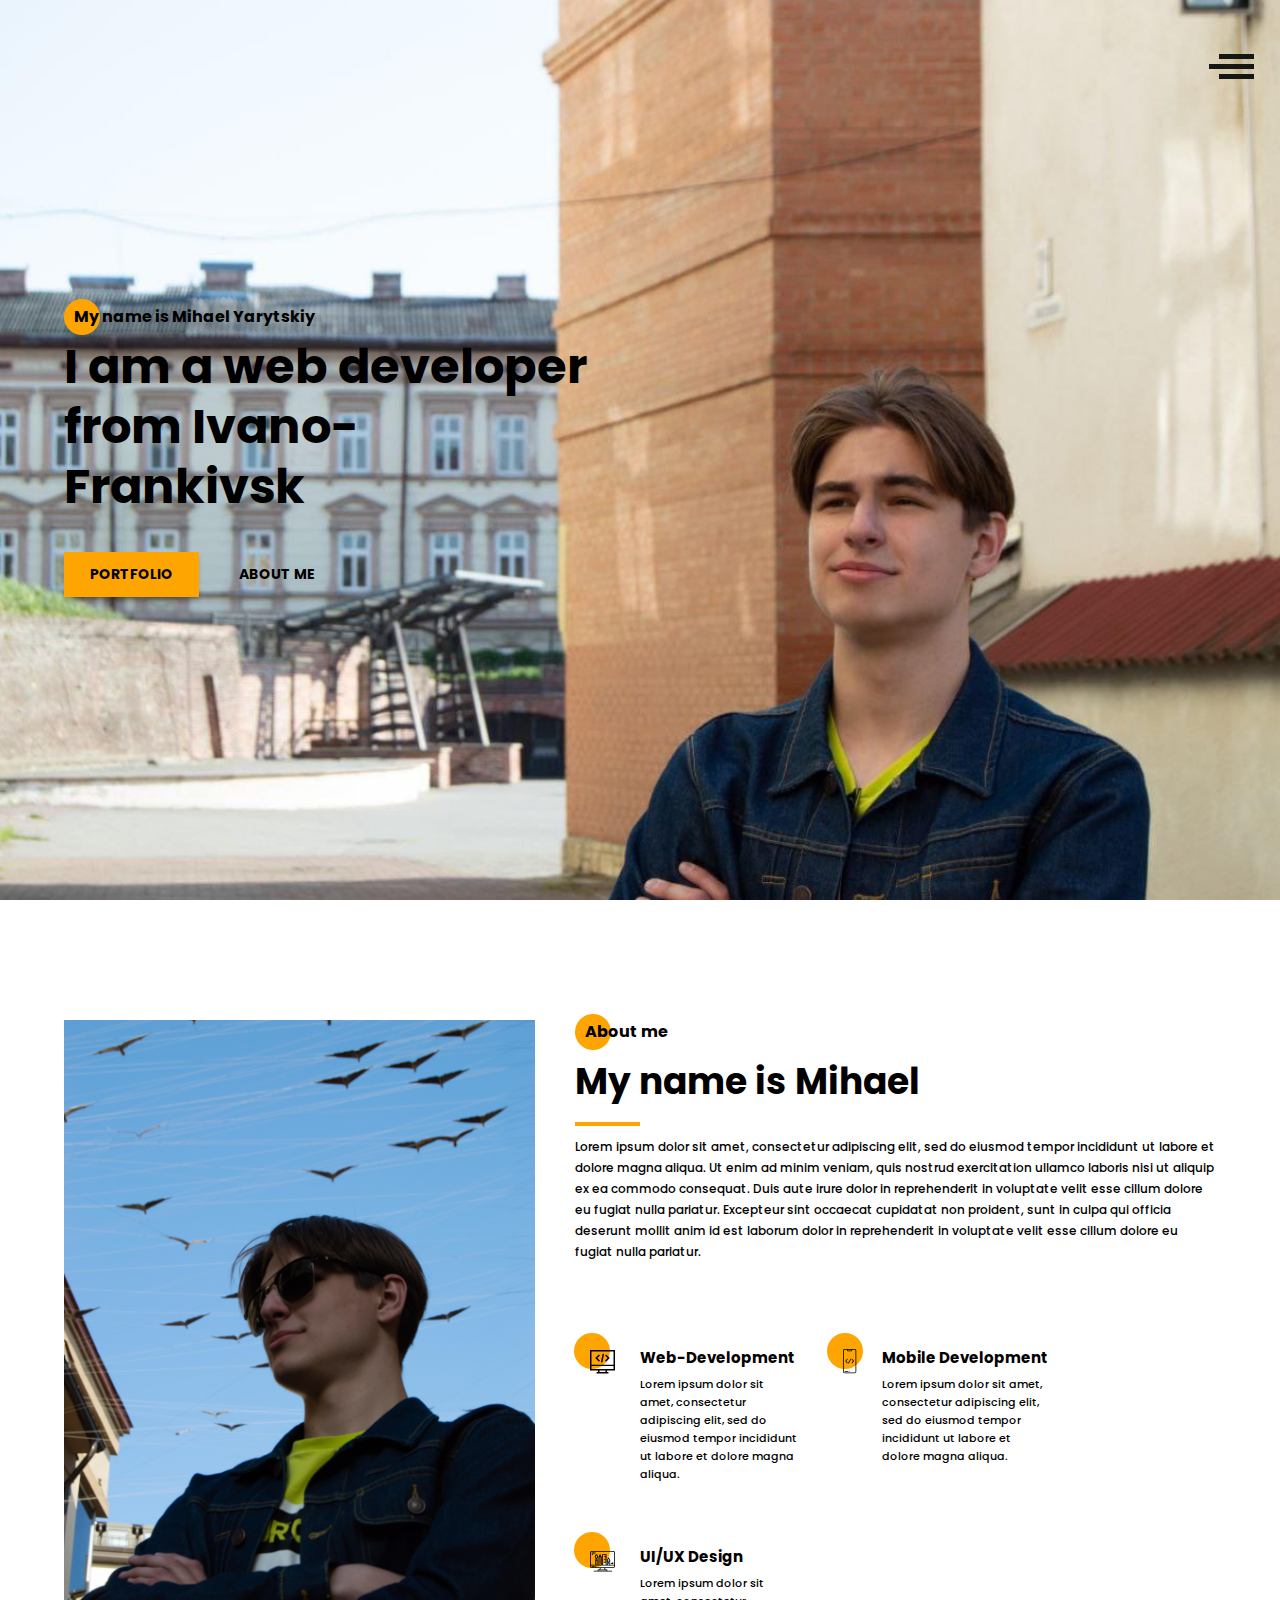
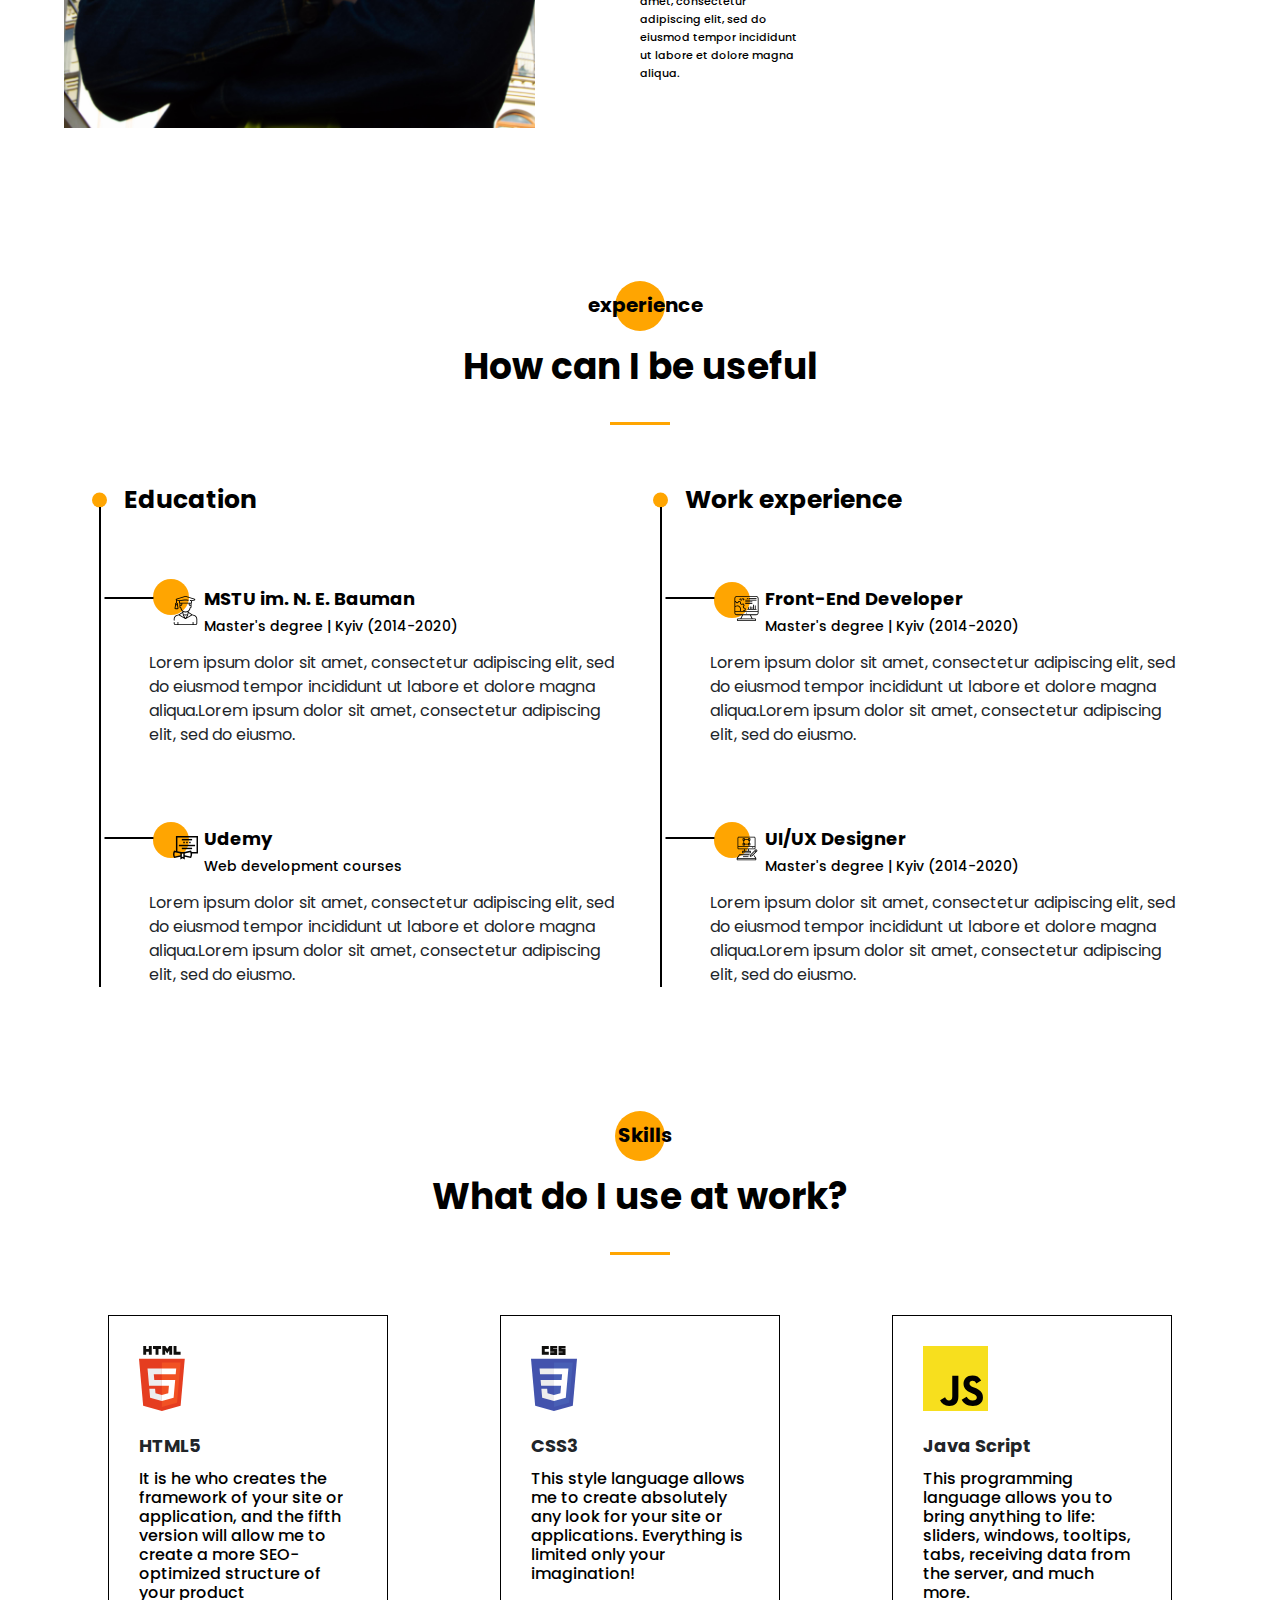
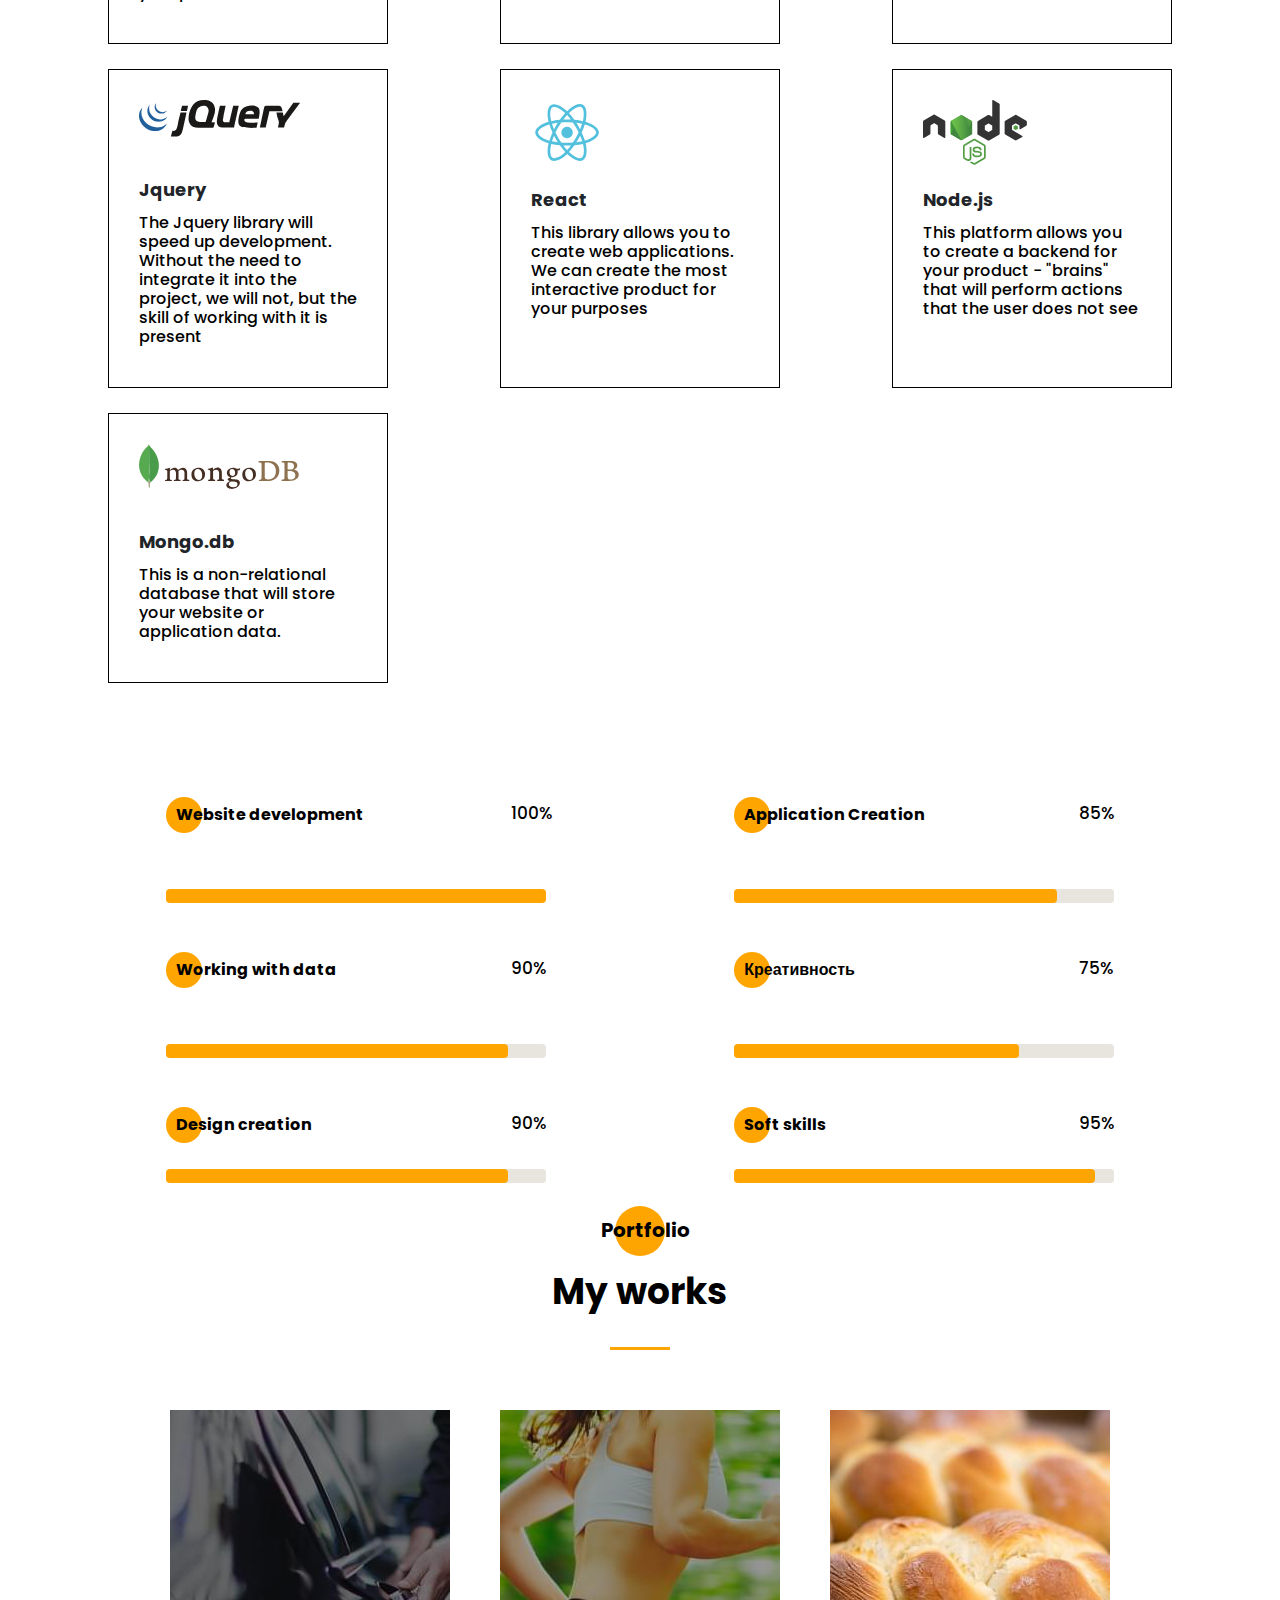
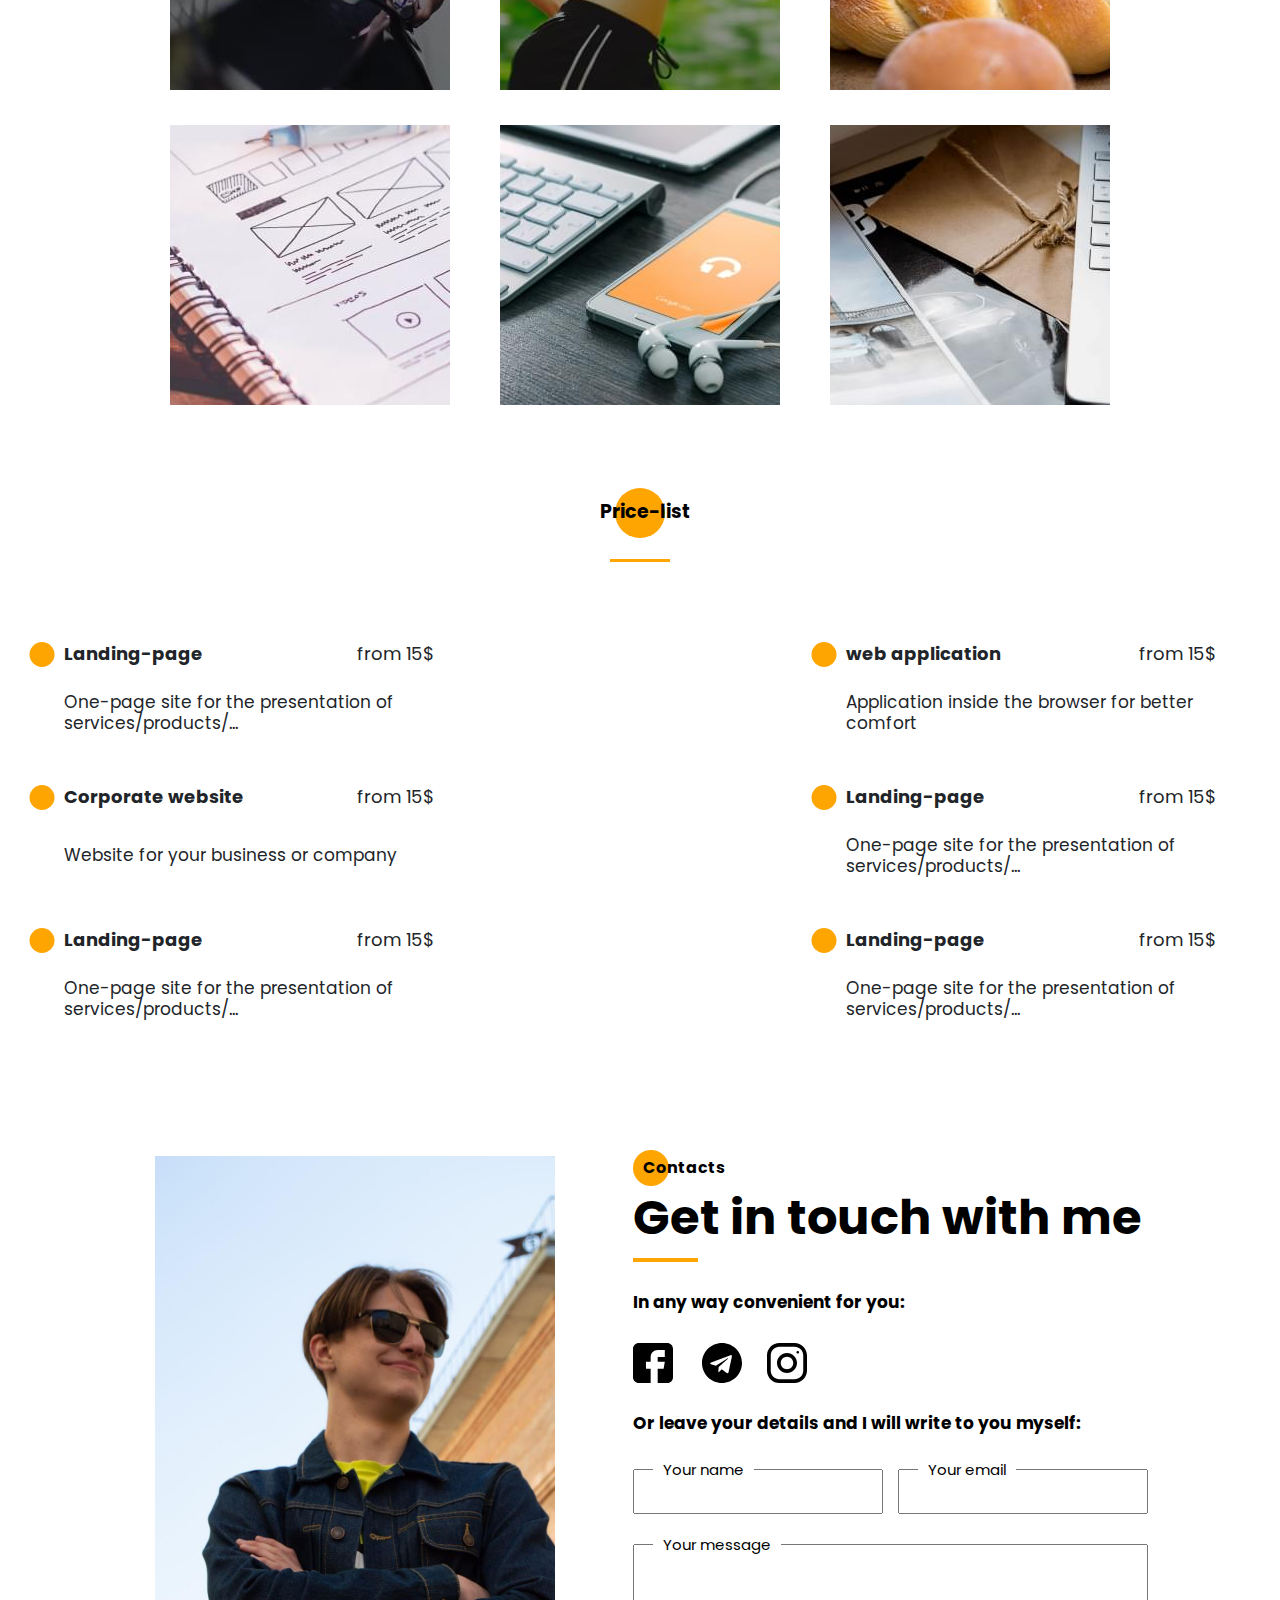
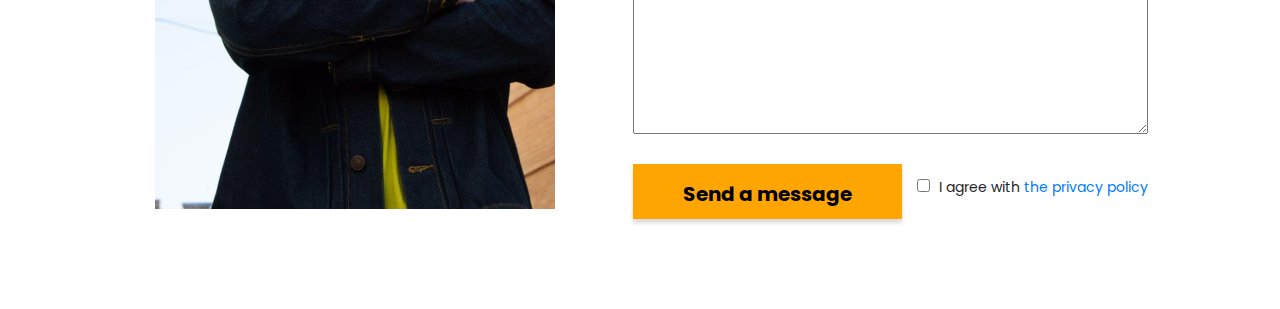
==== commit 8591e30e: "Update index.html" ====
--- a/index.html
+++ b/index.html
@@ -1,4 +1,7 @@
-<!DOCTYPE html><html lang="en"><head><meta charset="UTF-8"><meta name="viewport" content="width=device-width,initial-scale=1"><meta http-equiv="X-UA-Compatible" content="ie=edge"><title>Portfolio</title><meta name="title" content="My portfolio"><meta name="description" content="Here you can see my works and learn more about me"><!-- Open Graph / Facebook --><meta property="og:type" content="website"><meta property="og:url" content="https://metatags.io/"><meta property="og:title" content="My portfolio"><meta property="og:description" content="Here you can see my works and learn more about me"><meta property="og:image" content="https://metatags.io/assets/meta-tags-16a33a6a8531e519cc0936fbba0ad904e52d35f34a46c97a2c9f6f7dd7d336f2.png"><!-- Twitter --><meta property="twitter:card" content="summary_large_image"><meta property="twitter:url" content="https://metatags.io/"><meta property="twitter:title" content="Мое портфолио"><meta property="twitter:description" content="Here you can see my works and learn more about me"><meta property="twitter:image" content="https://metatags.io/assets/meta-tags-16a33a6a8531e519cc0936fbba0ad904e52d35f34a46c97a2c9f6f7dd7d336f2.png"><!-- Favicon  --><link rel="apple-touch-icon" sizes="57x57" href="./icons/favicon/apple-icon-57x57.png"><link rel="apple-touch-icon" sizes="60x60" href="./icons/favicon/apple-icon-60x60.png"><link rel="apple-touch-icon" sizes="72x72" href="./icons/favicon/apple-icon-72x72.png"><link rel="apple-touch-icon" sizes="76x76" href="./icons/favicon/apple-icon-76x76.png"><link rel="apple-touch-icon" sizes="114x114" href="./icons/favicon/apple-icon-114x114.png"><link rel="apple-touch-icon" sizes="120x120" href="./icons/favicon/apple-icon-120x120.png"><link rel="apple-touch-icon" sizes="144x144" href="./icons/favicon/apple-icon-144x144.png"><link rel="apple-touch-icon" sizes="152x152" href="./icons/favicon/apple-icon-152x152.png"><link rel="apple-touch-icon" sizes="180x180" href="./icons/favicon/apple-icon-180x180.png"><link rel="icon" type="image/png" sizes="192x192" href="./icons/favicon/android-icon-192x192.png"><link rel="icon" type="image/png" sizes="32x32" href="./icons/favicon/favicon-32x32.png"><link rel="icon" type="image/png" sizes="96x96" href="./icons/favicon/favicon-96x96.png"><link rel="icon" type="image/png" sizes="16x16" href="./icons/favicon/favicon-16x16.png"><link rel="manifest" href="/manifest.json"><meta name="msapplication-TileColor" content="#ffffff"><meta name="msapplication-TileImage" content="./icons/favicon/ms-icon-144x144.png"><meta name="theme-color" content="#ffffff"><link rel="stylesheet" href="css/style.min.css"></head><body><main><aside class="aside__social-media"><a href="#" class="aside__socila-media__link wow animate__animated animate__backInDown" target="_blank" rel="noreferrer noopener" data-wow-duration="0.5s" data-wow-delay="0.4s"><svg width="30" height="30" viewBox="0 0 20 20" fill="none" xmlns="http://www.w3.org/2000/svg"><path d="M-7.46167e-07 2.92969L-1.28061e-07 17.0703C-5.74539e-08 18.6856 1.31439 20 2.92969 20L17.0703 20C18.6856 20 20 18.6856 20 17.0703L20 11.1719L12.9297 11.1719L12.9297 13.5156L9.41406 13.5156L9.41406 11.1719L7.03125 11.1719C5.09262 11.1719 3.51562 9.59488 3.51562 7.65625L3.51562 4.10156L7.03125 4.10156L7.03125 7.65625L9.41406 7.65625L9.41406 4.10156L12.9297 4.6875L12.9297 7.65625L20 7.65625L20 2.92969C20 1.31439 18.6856 -8.16774e-07 17.0703 -7.46167e-07L2.92969 -1.28061e-07C1.31439 -5.74539e-08 -8.16774e-07 1.31439 -7.46167e-07 2.92969Z" fill="black"/></svg> </a><a href="#" class="aside__socila-media__link wow animate__animated animate__backInLeft" data-wow-duration="0.6s" data-wow-delay="0.4s" target="_blank" rel="noreferrer noopener"><svg width="30" height="30" viewBox="0 0 20 20" fill="none" xmlns="http://www.w3.org/2000/svg"><path d="M-6.01032e-07 6.25L-2.73196e-07 13.75C-1.22337e-07 17.2012 2.79875 20 6.25 20L13.75 20C17.2013 20 20 17.2012 20 13.75L20 6.25C20 2.79875 17.2012 -7.51891e-07 13.75 -6.01032e-07L6.25 -2.73196e-07C2.79875 -1.22337e-07 -7.51891e-07 2.79875 -6.01032e-07 6.25ZM13.75 1.875C16.1625 1.875 18.125 3.8375 18.125 6.25L18.125 13.75C18.125 16.1625 16.1625 18.125 13.75 18.125L6.25 18.125C3.8375 18.125 1.875 16.1625 1.875 13.75L1.875 6.25C1.875 3.8375 3.8375 1.875 6.25 1.875L13.75 1.875Z" fill="black"/><path d="M5 10C5 12.7612 7.23875 15 10 15C12.7613 15 15 12.7612 15 10C15 7.23875 12.7612 5 10 5C7.23875 5 5 7.23875 5 10ZM13.125 10C13.125 11.7225 11.7225 13.125 10 13.125C8.27625 13.125 6.875 11.7225 6.875 10C6.875 8.2775 8.27625 6.875 10 6.875C11.7225 6.875 13.125 8.2775 13.125 10Z" fill="black"/><path d="M5.29123 4.625C5.29123 4.25704 4.99295 3.95875 4.62499 3.95875C4.25703 3.95875 3.95874 4.25704 3.95874 4.625C3.95874 4.99296 4.25703 5.29125 4.62499 5.29125C4.99295 5.29125 5.29123 4.99296 5.29123 4.625Z" fill="black"/></svg></a><a href="#" class="aside__socila-media__link wow animate__animated animate__backInLeft" target="_blank" rel="noreferrer noopener" data-wow-duration="0.7s" data-wow-delay="0.4s"><svg width="30" height="30" viewBox="0 0 19 20" fill="none" xmlns="http://www.w3.org/2000/svg"><path d="M-4.37114e-07 9.99951C-1.95608e-07 15.5245 4.36167 19.9995 9.74107 19.9995C14.0457 19.9995 17.6962 17.1345 18.9832 13.162C19.0749 12.662 18.7734 12.4787 18.5148 12.4787C18.2835 12.4787 17.6706 12.487 16.8585 12.4912C17.4459 15.2728 15.5517 15.8595 15.5517 15.8595C14.4274 16.3145 14.1267 16.972 14.1267 16.972C13.5228 17.8778 13.5352 16.902 13.5352 16.902C13.603 15.8978 14.5389 15.3703 14.5389 15.3703C16.0283 14.4787 15.5979 13.0295 15.3493 12.4578C14.719 12.3678 14.2903 12.1103 14.0466 11.8245C13.8029 14.0453 12.9652 16.3795 9.23304 16.3795C8.16988 16.3795 7.30085 15.992 6.61933 15.3503C6.37316 15.4628 5.3827 15.8003 4.04116 15.2628C4.04116 15.2628 3.78012 14.4253 5.03988 12.5128C4.82345 11.7128 4.71606 10.8628 4.7111 10.0128C4.71606 9.16284 4.82345 8.31285 5.03988 7.51284C3.78012 5.61285 4.04116 4.77535 4.04116 4.77535C5.3827 4.23785 6.37316 4.57534 6.61933 4.67535C7.30085 4.03785 8.16988 3.65035 9.23304 3.65035C12.9752 3.65035 13.7987 5.98784 14.0383 8.21284C14.3307 7.86284 14.928 7.53784 15.8408 7.53784C17.1444 7.53784 18.1918 7.55034 18.5082 7.55034C18.7635 7.55034 19.0683 7.37534 18.9708 6.86284C17.692 2.86201 14.0391 -0.000488895 9.74107 -0.000488707C4.36167 -0.000488472 -6.7851e-07 4.47701 -4.37114e-07 9.99951Z" fill="#212121"/></svg></a><div class="aside__social-media__devider"></div><p class="aside__social-media__descr"><span>Social media</span></p></aside><div class="nav-menu nav-menu_active"><div class="nav-menu__overlay"></div><div class="nav-menu__block"><div class="nav-menu__close"><svg width="29" height="30" viewBox="0 0 29 30" fill="none" xmlns="http://www.w3.org/2000/svg"><path d="M17.1568 14.5231L28.4489 3.23075C29.1837 2.49623 29.1837 1.30861 28.4489 0.574085C27.7144 -0.160437 26.5267 -0.160437 25.7922 0.574085L14.4998 11.8665L3.20781 0.574085C2.47295 -0.160437 1.28567 -0.160437 0.551149 0.574085C-0.183716 1.30861 -0.183716 2.49623 0.551149 3.23075L11.8432 14.5231L0.551149 25.8155C-0.183716 26.55 -0.183716 27.7376 0.551149 28.4721C0.917206 28.8385 1.39852 29.0226 1.87948 29.0226C2.36045 29.0226 2.84141 28.8385 3.20781 28.4721L14.4998 17.1798L25.7922 28.4721C26.1586 28.8385 26.6396 29.0226 27.1205 29.0226C27.6015 29.0226 28.0825 28.8385 28.4489 28.4721C29.1837 27.7376 29.1837 26.55 28.4489 25.8155L17.1568 14.5231Z" fill="black"/></svg></div><nav><ul class="nav-menu__list"><li class="nav-menu__link"><a href="#About-me">About me</a></li><li class="nav-menu__link"><a href="#MY-EXPERIENCE">MY EXPERIENCE</a></li><li class="nav-menu__link"><a href="#MY-SKILLS">MY SKILLS</a></li><li class="nav-menu__link"><a href="#MY-WORKS">MY WORKS</a></li><li class="nav-menu__link"><a href="#PRICE-LIST">PRICE-LIST</a></li><li class="nav-menu__link"><a href="#CONTACTS">CONTACTS</a></li></ul></nav><div class="nav-menu__socila-media__links"><a href="#" target="_blank" rel="noreferrer noopener"><svg width="35" height="35" viewBox="0 0 20 19" fill="none" xmlns="http://www.w3.org/2000/svg"><path d="M10 0C4.475 0 0 4.36167 0 9.74107C0 14.0457 2.865 17.6962 6.8375 18.9832C7.3375 19.0749 7.52083 18.7734 7.52083 18.5148C7.52083 18.2835 7.5125 17.6706 7.50833 16.8585C4.72667 17.4459 4.14 15.5517 4.14 15.5517C3.685 14.4274 3.0275 14.1267 3.0275 14.1267C2.12167 13.5228 3.0975 13.5352 3.0975 13.5352C4.10167 13.603 4.62917 14.5389 4.62917 14.5389C5.52083 16.0283 6.97 15.5979 7.54167 15.3493C7.63167 14.719 7.88917 14.2903 8.175 14.0466C5.95417 13.8029 3.62 12.9652 3.62 9.23304C3.62 8.16988 4.0075 7.30085 4.64917 6.61934C4.53667 6.37317 4.19917 5.3827 4.73667 4.04116C4.73667 4.04116 5.57417 3.78012 7.48667 5.03988C8.28667 4.82345 9.13667 4.71606 9.98667 4.7111C10.8367 4.71606 11.6867 4.82345 12.4867 5.03988C14.3867 3.78012 15.2242 4.04116 15.2242 4.04116C15.7617 5.3827 15.4242 6.37317 15.3242 6.61934C15.9617 7.30085 16.3492 8.16988 16.3492 9.23304C16.3492 12.9752 14.0117 13.7987 11.7867 14.0383C12.1367 14.3307 12.4617 14.928 12.4617 15.8408C12.4617 17.1444 12.4492 18.1918 12.4492 18.5082C12.4492 18.7635 12.6242 19.0683 13.1367 18.9708C17.1375 17.692 20 14.0391 20 9.74107C20 4.36167 15.5225 0 10 0Z" fill="#212121"/></svg></a><a href="#" target="_blank" rel="noreferrer noopener"><svg width="35" height="35" viewBox="0 0 20 20" fill="none" xmlns="http://www.w3.org/2000/svg"><path d="M13.7495 0L6.24951 0C2.79826 0 -0.000488281 2.79875 -0.000488281 6.25L-0.000488281 13.75C-0.000488281 17.2013 2.79826 20 6.24951 20L13.7495 20C17.2008 20 19.9995 17.2013 19.9995 13.75L19.9995 6.25C19.9995 2.79875 17.2008 0 13.7495 0ZM18.1245 13.75C18.1245 16.1625 16.162 18.125 13.7495 18.125L6.24951 18.125C3.83701 18.125 1.87451 16.1625 1.87451 13.75L1.87451 6.25C1.87451 3.8375 3.83701 1.875 6.24951 1.875L13.7495 1.875C16.162 1.875 18.1245 3.8375 18.1245 6.25L18.1245 13.75Z" fill="black"/><path d="M9.99951 5C7.23826 5 4.99951 7.23875 4.99951 10C4.99951 12.7613 7.23826 15 9.99951 15C12.7608 15 14.9995 12.7613 14.9995 10C14.9995 7.23875 12.7608 5 9.99951 5ZM9.99951 13.125C8.27701 13.125 6.87451 11.7225 6.87451 10C6.87451 8.27625 8.27701 6.875 9.99951 6.875C11.722 6.875 13.1245 8.27625 13.1245 10C13.1245 11.7225 11.722 13.125 9.99951 13.125Z" fill="black"/><path d="M15.3745 5.29123C15.7425 5.29123 16.0408 4.99295 16.0408 4.62499C16.0408 4.25703 15.7425 3.95874 15.3745 3.95874C15.0065 3.95874 14.7083 4.25703 14.7083 4.62499C14.7083 4.99295 15.0065 5.29123 15.3745 5.29123Z" fill="black"/></svg></a><a href="#" target="_blank" rel="noreferrer noopener"><svg width="35" height="35" viewBox="0 0 20 20" fill="none" xmlns="http://www.w3.org/2000/svg"><path d="M17.0698 0L2.9292 0C1.3139 0 -0.000488281 1.31439 -0.000488281 2.92969L-0.000488281 17.0703C-0.000488281 18.6856 1.3139 20 2.9292 20L8.82764 20L8.82764 12.9297L6.48389 12.9297L6.48389 9.41406L8.82764 9.41406L8.82764 7.03125C8.82764 5.09262 10.4046 3.51563 12.3433 3.51563L15.8979 3.51563L15.8979 7.03125L12.3433 7.03125L12.3433 9.41406L15.8979 9.41406L15.312 12.9297L12.3433 12.9297L12.3433 20L17.0698 20C18.6851 20 19.9995 18.6856 19.9995 17.0703L19.9995 2.92969C19.9995 1.31439 18.6851 0 17.0698 0Z" fill="black"/></svg></a></div></div></div><section class="first-screen"><div class="first-screen__humburger"><span class="first-screen__humburger__line"></span> <span class="first-screen__humburger__line__long"></span> <span class="first-screen__humburger__line"></span></div><div class="container"><h2 class="title title__subtitle wow animate__animated animate__backInDown" data-wow-duration="0.8s" data-wow-delay="0.4s">My name is Mihael Yarytskiy</h2><h1 class="title title__first-screen wow animate__animated animate__backInLeft" data-wow-duration="0.9s" data-wow-delay="0.4s">I am a web developer from Kyiv</h1><div class="first-screen__buttons"><a href="#" class="first-screen__btn-pottfolio">Portfolio</a> <a href="#" class="first-screen__btn-about-me">About me</a></div></div></section><section class="about-me" id="About-me"><div class="container"><div class="about-me__subcontainer"><div class="about-me__img"><img src="./img/DSC_0139.jpg" alt="main_photo"></div><div class="about-me__main-block"><h3 class="title title__subtitle title__subtitle__about-me">About me</h3><h2 class="title title__about-me">My name is Mihael</h2><div class="divider about-me__main-block__divider"></div><p class="about-me__main-block__descr">Lorem ipsum dolor sit amet, consectetur adipiscing elit, sed do eiusmod tempor incididunt ut labore et dolore magna aliqua. Ut enim ad minim veniam, quis nostrud exercitation ullamco laboris nisi ut aliquip ex ea commodo consequat. Duis aute irure dolor in reprehenderit in voluptate velit esse cillum dolore eu fugiat nulla pariatur. Excepteur sint occaecat cupidatat non proident, sunt in culpa qui officia deserunt mollit anim id est laborum dolor in reprehenderit in voluptate velit esse cillum dolore eu fugiat nulla pariatur.</p></div><div class="about-me__subblocks"><div class="about-me__subblock"><div class="about-me__subblock__icon"><svg width="25" height="24" viewBox="0 0 25 24" fill="none" xmlns="http://www.w3.org/2000/svg"><path d="M0 0V20.5205H8.02402V21.9877H6.55742V23.4526H18.4425V21.9877H16.9759V20.5205H25V0H0ZM15.511 21.9877H9.48897V20.5205H15.511V21.9877H15.511ZM23.5351 19.0556H1.46489V16.1222H23.5351V19.0556H23.5351ZM23.5351 14.6573H1.46489V1.46494H23.5351V14.6573H23.5351Z" fill="black"/><path d="M9.95816 5.4134L8.92232 4.37756L5.23877 8.06111L8.92232 11.7446L9.95816 10.7088L7.31045 8.06111L9.95816 5.4134Z" fill="black"/><path d="M16.0777 4.37756L15.0419 5.4134L17.6896 8.06111L15.0419 10.7088L16.0777 11.7446L19.7612 8.06111L16.0777 4.37756Z" fill="black"/><path d="M12.6319 3.64405L10.9313 12.1931L12.3681 12.4789L14.0687 3.92986L12.6319 3.64405Z" fill="black"/></svg></div><div class="about-me__subblock__descr"><h4 class="title title__subtitle__subblock">Web-Development</h4><p>Lorem ipsum dolor sit amet, consectetur adipiscing elit, sed do eiusmod tempor incididunt ut labore et dolore magna aliqua.</p></div></div><div class="about-me__subblock"><div class="about-me__subblock__icon"><svg width="14" height="25" viewBox="0 0 14 25" fill="none" xmlns="http://www.w3.org/2000/svg"><path d="M11.7188 0H1.5625C1.14827 0.000542615 0.751153 0.165337 0.458245 0.458245C0.165337 0.751153 0.000542615 1.14827 0 1.5625V22.6562C0.000542615 23.0705 0.165337 23.4676 0.458245 23.7605C0.751153 24.0534 1.14827 24.2182 1.5625 24.2188H11.7188C12.133 24.2182 12.5301 24.0534 12.823 23.7605C13.1159 23.4676 13.2807 23.0705 13.2812 22.6562V1.5625C13.2807 1.14827 13.1159 0.751153 12.823 0.458245C12.5301 0.165337 12.133 0.000542615 11.7188 0ZM8.46875 0.78125L8.24902 1.5625H4.99268L4.79736 0.78125H8.46875ZM12.5 22.6562C12.4997 22.8634 12.4173 23.0619 12.2709 23.2084C12.1244 23.3548 11.9259 23.4372 11.7188 23.4375H1.5625C1.35538 23.4372 1.15683 23.3548 1.01037 23.2084C0.863918 23.0619 0.781521 22.8634 0.78125 22.6562V1.5625C0.781521 1.35538 0.863918 1.15683 1.01037 1.01037C1.15683 0.863918 1.35538 0.781521 1.5625 0.78125H3.9917L4.30859 2.04785C4.32972 2.13236 4.37848 2.20738 4.44713 2.261C4.51579 2.31461 4.60039 2.34374 4.6875 2.34375H8.54492C8.63005 2.34375 8.71285 2.31594 8.78071 2.26455C8.84858 2.21317 8.89781 2.14102 8.9209 2.05908L9.28027 0.78125H11.7188C11.9259 0.781521 12.1244 0.863918 12.2709 1.01037C12.4173 1.15683 12.4997 1.35538 12.5 1.5625V22.6562Z" fill="black"/><path d="M4.6875 21.875H1.95312C1.84952 21.875 1.75017 21.9162 1.67691 21.9894C1.60365 22.0627 1.5625 22.162 1.5625 22.2656C1.5625 22.3692 1.60365 22.4686 1.67691 22.5418C1.75017 22.6151 1.84952 22.6562 1.95312 22.6562H4.6875C4.7911 22.6562 4.89046 22.6151 4.96371 22.5418C5.03697 22.4686 5.07812 22.3692 5.07812 22.2656C5.07812 22.162 5.03697 22.0627 4.96371 21.9894C4.89046 21.9162 4.7911 21.875 4.6875 21.875Z" fill="black"/><path d="M6.25 21.875H5.85938C5.75577 21.875 5.65642 21.9162 5.58316 21.9894C5.5099 22.0627 5.46875 22.162 5.46875 22.2656C5.46875 22.3692 5.5099 22.4686 5.58316 22.5418C5.65642 22.6151 5.75577 22.6562 5.85938 22.6562H6.25C6.3536 22.6562 6.45296 22.6151 6.52621 22.5418C6.59947 22.4686 6.64062 22.3692 6.64062 22.2656C6.64062 22.162 6.59947 22.0627 6.52621 21.9894C6.45296 21.9162 6.3536 21.875 6.25 21.875Z" fill="black"/><path d="M8.01349 9.82123C7.9695 9.79484 7.92074 9.77737 7.87001 9.76982C7.81927 9.76227 7.76754 9.76479 7.71777 9.77723C7.668 9.78967 7.62117 9.81179 7.57996 9.84233C7.53874 9.87287 7.50394 9.91123 7.47755 9.95522L5.13379 13.8615C5.08049 13.9503 5.06466 14.0567 5.08979 14.1572C5.11492 14.2577 5.17894 14.3441 5.26778 14.3974C5.35662 14.4507 5.46299 14.4665 5.5635 14.4414C5.664 14.4163 5.75041 14.3522 5.80372 14.2634L8.14747 10.3572C8.17386 10.3132 8.19134 10.2644 8.19889 10.2137C8.20644 10.1629 8.20392 10.1112 8.19148 10.0615C8.17904 10.0117 8.15691 9.96486 8.12637 9.92364C8.09583 9.88242 8.05748 9.84762 8.01349 9.82123Z" fill="black"/><path d="M9.28936 9.91206C9.2573 9.87201 9.21766 9.83866 9.17271 9.81392C9.12776 9.78918 9.07838 9.77354 9.02739 9.76788C8.9244 9.75646 8.82109 9.78643 8.74019 9.85118C8.65929 9.91593 8.60743 10.0102 8.59601 10.1132C8.58459 10.2161 8.61455 10.3194 8.6793 10.4003L10.0465 12.1093L8.6793 13.8183C8.61455 13.8992 8.58459 14.0025 8.59601 14.1055C8.60743 14.2085 8.65929 14.3027 8.74019 14.3675C8.82109 14.4322 8.9244 14.4622 9.02739 14.4508C9.13037 14.4394 9.22461 14.3875 9.28936 14.3066L10.8519 12.3535C10.9073 12.2842 10.9376 12.1981 10.9376 12.1093C10.9376 12.0206 10.9073 11.9345 10.8519 11.8652L9.28936 9.91206Z" fill="black"/><path d="M3.99182 14.3066C4.05657 14.3875 4.15081 14.4393 4.2538 14.4508C4.35679 14.4622 4.46009 14.4322 4.54099 14.3675C4.62189 14.3027 4.67375 14.2085 4.68517 14.1055C4.69659 14.0025 4.66663 13.8992 4.60188 13.8183L3.23469 12.1093L4.60188 10.4003C4.63394 10.3603 4.6578 10.3143 4.67209 10.265C4.68638 10.2158 4.69083 10.1641 4.68517 10.1131C4.67952 10.0622 4.66388 10.0128 4.63914 9.96782C4.6144 9.92287 4.58105 9.88324 4.54099 9.85118C4.50093 9.81911 4.45495 9.79526 4.40568 9.78097C4.3564 9.76667 4.30479 9.76223 4.2538 9.76788C4.2028 9.77354 4.15342 9.78918 4.10847 9.81392C4.06352 9.83866 4.02388 9.87201 3.99182 9.91206L2.42932 11.8652C2.37385 11.9345 2.34363 12.0206 2.34363 12.1093C2.34363 12.1981 2.37385 12.2842 2.42932 12.3535L3.99182 14.3066Z" fill="black"/></svg></div><div class="about-me__subblock__descr"><h4 class="title title__subtitle__subblock">Mobile Development</h4><p>Lorem ipsum dolor sit amet, consectetur adipiscing elit, sed do eiusmod tempor incididunt ut labore et dolore magna aliqua.</p></div></div><div class="about-me__subblock"><div class="about-me__subblock__icon"><svg width="25" height="21" viewBox="0 0 25 21" fill="none" xmlns="http://www.w3.org/2000/svg"><path d="M23.3871 0H1.6129C1.18531 0.000560118 0.775384 0.17067 0.473027 0.473027C0.17067 0.775384 0.000560118 1.18531 0 1.6129V15.3226C0.000560118 15.7502 0.17067 16.1601 0.473027 16.4625C0.775384 16.7648 1.18531 16.9349 1.6129 16.9355H9.92439L9.38659 18.5484H8.06452C7.95757 18.5484 7.85501 18.5909 7.77939 18.6665C7.70377 18.7421 7.66129 18.8447 7.66129 18.9516V19.7581H4.03226C3.92532 19.7581 3.82275 19.8005 3.74713 19.8762C3.67151 19.9518 3.62903 20.0543 3.62903 20.1613C3.62903 20.2682 3.67151 20.3708 3.74713 20.4464C3.82275 20.522 3.92532 20.5645 4.03226 20.5645H21.7742C21.8811 20.5645 21.9837 20.522 22.0593 20.4464C22.1349 20.3708 22.1774 20.2682 22.1774 20.1613C22.1774 20.0543 22.1349 19.9518 22.0593 19.8762C21.9837 19.8005 21.8811 19.7581 21.7742 19.7581H17.3387V18.9516C17.3387 18.8447 17.2962 18.7421 17.2206 18.6665C17.145 18.5909 17.0424 18.5484 16.9355 18.5484H15.6134L15.0756 16.9355H23.3871C23.8147 16.9349 24.2246 16.7648 24.527 16.4625C24.8293 16.1601 24.9994 15.7502 25 15.3226V1.6129C24.9994 1.18531 24.8293 0.775384 24.527 0.473027C24.2246 0.17067 23.8147 0.000560118 23.3871 0ZM16.5323 19.3548V19.7581H8.46774V19.3548H16.5323ZM10.2369 18.5484L10.7747 16.9355H14.2253L14.7631 18.5484H10.2369ZM24.1935 15.3226C24.1933 15.5364 24.1082 15.7413 23.957 15.8925C23.8059 16.0437 23.6009 16.1288 23.3871 16.129H1.6129C1.3991 16.1288 1.19414 16.0437 1.04297 15.8925C0.891787 15.7413 0.806732 15.5364 0.806452 15.3226V14.5161H24.1935V15.3226ZM6.8377 10.0806L6.68649 13.7097H6.21673L6.06552 10.0806H6.8377ZM6.12097 9.27419L6.39012 7.66129H6.5131L6.78226 9.27419H6.12097ZM6.45161 6.85484C6.01462 6.85484 5.64516 6.30091 5.64516 5.64516C5.64516 5.23135 6.06754 4.63004 6.4506 4.20615C6.79587 4.58921 7.25806 5.20161 7.25806 5.64516C7.25806 6.30091 6.88861 6.85484 6.45161 6.85484ZM10.8397 6.04839L10.8871 6.14365V6.45161H9.27419V6.14365L9.32157 6.04839H10.8397ZM9.7248 5.24194L10.0806 4.53075L10.4365 5.24194H9.7248ZM10.8871 7.25806V13.6593C10.8873 13.6761 10.8884 13.693 10.8906 13.7097H9.27067C9.27286 13.693 9.27404 13.6761 9.27419 13.6593V7.25806H10.8871ZM14.5161 5.64516H15.7258V6.45161H15.3226C15.2156 6.45161 15.1131 6.4941 15.0375 6.56971C14.9618 6.64533 14.9194 6.7479 14.9194 6.85484C14.9194 6.96178 14.9618 7.06434 15.0375 7.13996C15.1131 7.21558 15.2156 7.25806 15.3226 7.25806H15.7258V8.06452H14.5161C14.4092 8.06452 14.3066 8.107 14.231 8.18262C14.1554 8.25824 14.1129 8.3608 14.1129 8.46774C14.1129 8.57468 14.1554 8.67725 14.231 8.75287C14.3066 8.82849 14.4092 8.87097 14.5161 8.87097H15.7258V9.67742H15.3226C15.2156 9.67742 15.1131 9.7199 15.0375 9.79552C14.9618 9.87114 14.9194 9.9737 14.9194 10.0806C14.9194 10.1876 14.9618 10.2901 15.0375 10.3658C15.1131 10.4414 15.2156 10.4839 15.3226 10.4839H15.7258V11.2903H14.5161C14.4092 11.2903 14.3066 11.3328 14.231 11.4084C14.1554 11.484 14.1129 11.5866 14.1129 11.6935C14.1129 11.8005 14.1554 11.9031 14.231 11.9787C14.3066 12.0543 14.4092 12.0968 14.5161 12.0968H15.7258V13.7097H12.9032V4.03226H15.7258V4.83871H14.5161C14.4092 4.83871 14.3066 4.88119 14.231 4.95681C14.1554 5.03243 14.1129 5.13499 14.1129 5.24194C14.1129 5.34888 14.1554 5.45144 14.231 5.52706C14.3066 5.60268 14.4092 5.64516 14.5161 5.64516ZM19.3548 10.4839V13.6593C19.355 13.6761 19.3562 13.693 19.3584 13.7097H17.7384C17.7406 13.693 17.7418 13.6761 17.7419 13.6593V10.4839H19.3548ZM17.7419 9.67742V9.36946L18.5484 7.75655L19.3548 9.36946V9.67742H17.7419ZM24.1935 13.7097H20.1578C20.16 13.693 20.1611 13.6761 20.1613 13.6593V9.27419C20.1612 9.21159 20.1467 9.14985 20.119 9.09375L18.9093 6.6744C18.8757 6.60743 18.8242 6.55113 18.7604 6.51178C18.6967 6.47243 18.6233 6.4516 18.5484 6.4516C18.4735 6.4516 18.4001 6.47243 18.3363 6.51178C18.2726 6.55113 18.2211 6.60743 18.1875 6.6744L16.9778 9.09375C16.95 9.14985 16.9355 9.21159 16.9355 9.27419V13.6593C16.9356 13.6761 16.9368 13.693 16.939 13.7097H16.5323V3.62903C16.5323 3.52209 16.4898 3.41953 16.4142 3.34391C16.3385 3.26829 16.236 3.22581 16.129 3.22581H12.5C12.3931 3.22581 12.2905 3.26829 12.2149 3.34391C12.1393 3.41953 12.0968 3.52209 12.0968 3.62903V13.7097H11.69C11.6922 13.693 11.6934 13.6761 11.6935 13.6593V6.04839C11.6935 5.98579 11.679 5.92404 11.6512 5.86794L10.4415 3.44859C10.408 3.38163 10.3564 3.32532 10.2927 3.28598C10.229 3.24663 10.1555 3.22579 10.0806 3.22579C10.0057 3.22579 9.93232 3.24663 9.86858 3.28598C9.80485 3.32532 9.75332 3.38163 9.71976 3.44859L8.51008 5.86794C8.48229 5.92404 8.4678 5.98579 8.46774 6.04839V13.6593C8.4679 13.6761 8.46908 13.693 8.47127 13.7097H7.49345L7.66079 9.69405C7.66129 9.68498 7.66079 9.67591 7.66079 9.66633V9.65423C7.65985 9.64004 7.65817 9.62591 7.65575 9.61189V9.61089L7.28276 7.37248C7.75101 7.01915 8.06452 6.37702 8.06452 5.64516C8.06452 4.60887 6.86341 3.46119 6.72631 3.33367C6.6516 3.26442 6.55348 3.22594 6.45161 3.22594C6.34974 3.22594 6.25163 3.26442 6.17692 3.33367C6.03982 3.46119 4.83871 4.60887 4.83871 5.64516C4.83871 6.37702 5.15222 7.01915 5.62046 7.37248L5.24748 9.61089V9.61189C5.24506 9.62591 5.24337 9.64004 5.24244 9.65423V9.66633C5.24244 9.67591 5.24194 9.68498 5.24244 9.69405L5.40978 13.7097H0.806452V1.6129C0.806732 1.3991 0.891787 1.19414 1.04297 1.04297C1.19414 0.891787 1.3991 0.806732 1.6129 0.806452H23.3871C23.6009 0.806732 23.8059 0.891787 23.957 1.04297C24.1082 1.19414 24.1933 1.3991 24.1935 1.6129V13.7097Z" fill="black"/><path d="M4.4355 14.9193H2.01614C1.9092 14.9193 1.80664 14.9618 1.73102 15.0374C1.6554 15.113 1.61292 15.2156 1.61292 15.3225C1.61292 15.4295 1.6554 15.532 1.73102 15.6077C1.80664 15.6833 1.9092 15.7258 2.01614 15.7258H4.4355C4.54244 15.7258 4.645 15.6833 4.72062 15.6077C4.79624 15.532 4.83872 15.4295 4.83872 15.3225C4.83872 15.2156 4.79624 15.113 4.72062 15.0374C4.645 14.9618 4.54244 14.9193 4.4355 14.9193Z" fill="black"/><path d="M6.04839 14.9193H5.64517C5.53823 14.9193 5.43567 14.9618 5.36005 15.0374C5.28443 15.113 5.24194 15.2156 5.24194 15.3225C5.24194 15.4295 5.28443 15.532 5.36005 15.6077C5.43567 15.6833 5.53823 15.7258 5.64517 15.7258H6.04839C6.15534 15.7258 6.2579 15.6833 6.33352 15.6077C6.40914 15.532 6.45162 15.4295 6.45162 15.3225C6.45162 15.2156 6.40914 15.113 6.33352 15.0374C6.2579 14.9618 6.15534 14.9193 6.04839 14.9193Z" fill="black"/><path d="M10.0807 7.66125C9.97371 7.66125 9.87115 7.70374 9.79553 7.77936C9.71991 7.85498 9.67743 7.95754 9.67743 8.06448V12.5C9.67743 12.6069 9.71991 12.7095 9.79553 12.7851C9.87115 12.8607 9.97371 12.9032 10.0807 12.9032C10.1876 12.9032 10.2902 12.8607 10.3658 12.7851C10.4414 12.7095 10.4839 12.6069 10.4839 12.5V8.06448C10.4839 7.95754 10.4414 7.85498 10.3658 7.77936C10.2902 7.70374 10.1876 7.66125 10.0807 7.66125Z" fill="black"/><path d="M18.5484 10.8871C18.4414 10.8871 18.3389 10.9296 18.2632 11.0052C18.1876 11.0808 18.1451 11.1834 18.1451 11.2903V12.5C18.1451 12.6069 18.1876 12.7095 18.2632 12.7851C18.3389 12.8607 18.4414 12.9032 18.5484 12.9032C18.6553 12.9032 18.7579 12.8607 18.8335 12.7851C18.9091 12.7095 18.9516 12.6069 18.9516 12.5V11.2903C18.9516 11.1834 18.9091 11.0808 18.8335 11.0052C18.7579 10.9296 18.6553 10.8871 18.5484 10.8871Z" fill="black"/><path d="M2.01614 2.41937H5.24195C5.34889 2.41937 5.45145 2.37688 5.52707 2.30126C5.60269 2.22564 5.64517 2.12308 5.64517 2.01614C5.64517 1.9092 5.60269 1.80664 5.52707 1.73102C5.45145 1.6554 5.34889 1.61292 5.24195 1.61292H2.01614C1.9092 1.61292 1.80664 1.6554 1.73102 1.73102C1.6554 1.80664 1.61292 1.9092 1.61292 2.01614C1.61292 2.12308 1.6554 2.22564 1.73102 2.30126C1.80664 2.37688 1.9092 2.41937 2.01614 2.41937Z" fill="black"/><path d="M2.01614 3.62908H2.82259C2.92953 3.62908 3.0321 3.5866 3.10772 3.51098C3.18334 3.43536 3.22582 3.3328 3.22582 3.22586C3.22582 3.11892 3.18334 3.01635 3.10772 2.94073C3.0321 2.86511 2.92953 2.82263 2.82259 2.82263H2.01614C1.9092 2.82263 1.80664 2.86511 1.73102 2.94073C1.6554 3.01635 1.61292 3.11892 1.61292 3.22586C1.61292 3.3328 1.6554 3.43536 1.73102 3.51098C1.80664 3.5866 1.9092 3.62908 2.01614 3.62908Z" fill="black"/><path d="M21.3709 12.9033H22.9838C23.0908 12.9033 23.1933 12.8608 23.269 12.7852C23.3446 12.7095 23.3871 12.607 23.3871 12.5C23.3871 12.3931 23.3446 12.2905 23.269 12.2149C23.1933 12.1393 23.0908 12.0968 22.9838 12.0968H21.3709C21.264 12.0968 21.1614 12.1393 21.0858 12.2149C21.0102 12.2905 20.9677 12.3931 20.9677 12.5C20.9677 12.607 21.0102 12.7095 21.0858 12.7852C21.1614 12.8608 21.264 12.9033 21.3709 12.9033Z" fill="black"/><path d="M22.5807 11.6935H22.9839C23.0908 11.6935 23.1934 11.6511 23.269 11.5754C23.3446 11.4998 23.3871 11.3973 23.3871 11.2903C23.3871 11.1834 23.3446 11.0808 23.269 11.0052C23.1934 10.9296 23.0908 10.8871 22.9839 10.8871H22.5807C22.4737 10.8871 22.3712 10.9296 22.2955 11.0052C22.2199 11.0808 22.1774 11.1834 22.1774 11.2903C22.1774 11.3973 22.2199 11.4998 22.2955 11.5754C22.3712 11.6511 22.4737 11.6935 22.5807 11.6935Z" fill="black"/></svg></div><div class="about-me__subblock__descr"><h4 class="title title__subtitle__subblock">UI/UX Design</h4><p>Lorem ipsum dolor sit amet, consectetur adipiscing elit, sed do eiusmod tempor incididunt ut labore et dolore magna aliqua.</p></div></div></div></div></div></section><section class="my-experience" id="MY-EXPERIENCE"><div class="container"><h3 class="title title__subtitle title__subtitle__experience">experience</h3><h2 class="title title__experience">How can I be useful</h2><div class="divider"></div><div class="my-experience__wrapper"><div class="my-experience__wrapper__column"><h3 class="title title__wrapper__column">Education</h3><ul><li class="my-experience__item"><div class="my-experience__item__header"><div class="my-experience__item__header__icon"><img src="./icons/experience/university.svg" alt="university"></div><h4 class="my-experience__item__header__title">MSTU im. N. E. Bauman</h4><p class="my-experience__item__header__descr">Master's degree | Kyiv (2014-2020)</p></div><p class="my-experience__item__body">Lorem ipsum dolor sit amet, consectetur adipiscing elit, sed do eiusmod tempor incididunt ut labore et dolore magna aliqua.Lorem ipsum dolor sit amet, consectetur adipiscing elit, sed do eiusmo.</p></li><li class="my-experience__item"><div class="my-experience__item__header"><div class="my-experience__item__header__icon"><img src="./icons/experience/courses.svg" alt="courses"></div><h4 class="my-experience__item__header__title">Udemy</h4><p class="my-experience__item__header__descr">Web development courses</p></div><p class="my-experience__item__body">Lorem ipsum dolor sit amet, consectetur adipiscing elit, sed do eiusmod tempor incididunt ut labore et dolore magna aliqua.Lorem ipsum dolor sit amet, consectetur adipiscing elit, sed do eiusmo.</p></li></ul></div><div class="my-experience__wrapper__column"><h3 class="title title__wrapper__column">Work experience</h3><ul><li class="my-experience__item"><div class="my-experience__item__header"><div class="my-experience__item__header__icon"><img src="./icons/experience/developer.svg" alt="developer"></div><h4 class="my-experience__item__header__title">Front-End Developer</h4><p class="my-experience__item__header__descr">Master's degree | Kyiv (2014-2020)</p></div><p class="my-experience__item__body">Lorem ipsum dolor sit amet, consectetur adipiscing elit, sed do eiusmod tempor incididunt ut labore et dolore magna aliqua.Lorem ipsum dolor sit amet, consectetur adipiscing elit, sed do eiusmo.</p></li><li class="my-experience__item"><div class="my-experience__item__header"><div class="my-experience__item__header__icon"><img src="./icons/experience/designer.svg" alt="designer"></div><h4 class="my-experience__item__header__title">UI/UX Designer</h4><p class="my-experience__item__header__descr">Master's degree | Kyiv (2014-2020)</p></div><p class="my-experience__item__body">Lorem ipsum dolor sit amet, consectetur adipiscing elit, sed do eiusmod tempor incididunt ut labore et dolore magna aliqua.Lorem ipsum dolor sit amet, consectetur adipiscing elit, sed do eiusmo.</p></li></ul></div></div></div></section><section class="my-skills" id="MY-SKILLS"><div class="container"><h3 class="title title__subtitle title__subtitle__skills">Skills</h3><h2 class="title title__skills">What do I use at work?</h2><div class="divider"></div><div class="my-skills__wrapper"><div class="my-skills__wrapper__item"><img src="./icons/skills/html5.svg" alt="html5"><h3>HTML5</h3><p>It is he who creates the framework of your site or application, and the fifth version will allow me to create a more SEO-optimized structure of your product</p></div><div class="my-skills__wrapper__item"><img src="./icons/skills/css3.svg" alt="css3"><h3>CSS3</h3><p>This style language allows me to create absolutely any look for your site or applications. Everything is limited only your imagination!</p></div><div class="my-skills__wrapper__item"><img src="./icons/skills/js.svg" alt="js"><h3>Java Script</h3><p>This programming language allows you to bring anything to life: sliders, windows, tooltips, tabs, receiving data from the server, and much more.</p></div><div class="my-skills__wrapper__item"><img src="./icons/skills/jquery.svg" alt="jquery"><h3 class="mgtop">Jquery</h3><p>The Jquery library will speed up development. Without the need to integrate it into the project, we will not, but the skill of working with it is present</p></div><div class="my-skills__wrapper__item"><img src="./icons/skills/react.svg" alt="react"><h3>React</h3><p>This library allows you to create web applications. We can create the most interactive product for your purposes</p></div><div class="my-skills__wrapper__item"><img src="./icons/skills/node.js.svg" alt="node.js"><h3>Node.js</h3><p>This platform allows you to create a backend for your product - "brains" that will perform actions that the user does not see</p></div><div class="my-skills__wrapper__item"><img src="./icons/skills/mongo.db.svg" alt="mongo.db"><h3 class="mgtop">Mongo.db</h3><p>This is a non-relational database that will store your website or application data.</p></div></div><div class="my-skills__ratings"><div class="my-skills__ratings__item"><h3 class="title title__subtitle">Website development</h3><div class="my-skills__ratings__item-counter">100%</div><div class="my-skills__ratings__item-line"><span></span></div></div><div class="my-skills__ratings__item"><h3 class="title title__subtitle">Application Creation</h3><div class="my-skills__ratings__item-counter">85%</div><div class="my-skills__ratings__item-line"><span></span></div></div><div class="my-skills__ratings__item"><h3 class="title title__subtitle">Working with data</h3><div class="my-skills__ratings__item-counter">90%</div><div class="my-skills__ratings__item-line"><span></span></div></div><div class="my-skills__ratings__item"><h3 class="title title__subtitle">Креативность</h3><div class="my-skills__ratings__item-counter">75%</div><div class="my-skills__ratings__item-line"><span></span></div></div><div class="my-skills__ratings__item"><h3 class="title title__subtitle">Design creation</h3><div class="my-skills__ratings__item-counter">90%</div><div class="my-skills__ratings__item-line"><span></span></div></div><div class="my-skills__ratings__item"><h3 class="title title__subtitle">Soft skills</h3><div class="my-skills__ratings__item-counter">95%</div><div class="my-skills__ratings__item-line"><span></span></div></div></div></div></section><section class="my-works" id="MY-WORKS"><div class="container"><h3 class="title title__subtitle title__subtitle__skills">Portfolio</h3><h2 class="title title__skills">My works</h2><div class="divider"></div><div class="my-works__wrapper"><a href="https://mmmihaeel.github.io/Uber/" class="my-works__wrapper__item" target="_blank" rel="noreferrer noopener"><img src="./img/works/uber.jpg" alt="uber"></a><a href="https://mmmihaeel.github.io/Pulse/" class="my-works__wrapper__item" target="_blank" rel="noreferrer noopener"><img src="./img/works/pulse.jpg" alt="pulse"></a><a href="#" class="my-works__wrapper__item" target="_blank" rel="noreferrer noopener"><img src="./img/works/bread.jpg" alt="bread"></a><a href="#" class="my-works__wrapper__item" target="_blank" rel="noreferrer noopener"><img src="./img/works/plans.jpg" alt="plans"></a><a href="#" class="my-works__wrapper__item" target="_blank" rel="noreferrer noopener"><img src="./img/works/ipad.jpg" alt="ipad"></a><a href="#" class="my-works__wrapper__item" target="_blank" rel="noreferrer noopener"><img src="./img/works/mac.jpg" alt="mac"></a></div></div></section><section class="price-list" id="PRICE-LIST"><div class="container"><h2 class="title title__subtitle title__subtitle__skills price-list-title">Price-list</h2><div class="divider price-list-divider"></div><div class="price-list__wrapper"><div class="price-list__wrapper__item"><h3 class="price-list__wrapper__item__type">Landing-page</h3><p class="price-list__wrapper__item__count">от 8000 руб.</p><p class="price-list__wrapper__item__descr">One-page site for the presentation of services/products/...</p></div><div class="price-list__wrapper__item"><h3 class="price-list__wrapper__item__type">web application</h3><p class="price-list__wrapper__item__count">от 28000 руб.</p><p class="price-list__wrapper__item__descr">Application inside the browser for better comfort</p></div><div class="price-list__wrapper__item"><h3 class="price-list__wrapper__item__type">Corporate website</h3><p class="price-list__wrapper__item__count">от 20000 руб.</p><p class="price-list__wrapper__item__descr">Website for your business or company</p></div><div class="price-list__wrapper__item"><h3 class="price-list__wrapper__item__type">Landing-page</h3><p class="price-list__wrapper__item__count">от 8000 руб.</p><p class="price-list__wrapper__item__descr">One-page site for the presentation of services/products/...</p></div><div class="price-list__wrapper__item"><h3 class="price-list__wrapper__item__type">Landing-page</h3><p class="price-list__wrapper__item__count">от 8000 руб.</p><p class="price-list__wrapper__item__descr">One-page site for the presentation of services/products/...</p></div><div class="price-list__wrapper__item"><h3 class="price-list__wrapper__item__type">Landing-page</h3><p class="price-list__wrapper__item__count">от 8000 руб.</p><p class="price-list__wrapper__item__descr">One-page site for the presentation of services/products/...</p></div></div></div></section></main><footer class="contacts" id="CONTACTS"><div class="container"><div class="contacts__wrapper"><div class="contacts__img"><img src="./img/photo_2022-05-16_08-43-02.jpg" alt="main_photo"></div><div class="contacts__descr"><h3 class="title title__subtitle title__subtitle__contacts">Contacts</h3><h2 class="title title__contacts">Get in touch with me</h2><div class="divider contacts__divider"></div><div class="contacts__text">In any way convenient for you:</div><div class="contacts__social-media"><a href="#" class="contacts__link" target="_blank" rel="noreferrer noopener"><svg width="40" height="40" viewBox="0 0 20 20" fill="none" xmlns="http://www.w3.org/2000/svg"><path d="M17.0698 0L2.9292 0C1.3139 0 -0.000488281 1.31439 -0.000488281 2.92969L-0.000488281 17.0703C-0.000488281 18.6856 1.3139 20 2.9292 20L8.82764 20L8.82764 12.9297L6.48389 12.9297L6.48389 9.41406L8.82764 9.41406L8.82764 7.03125C8.82764 5.09262 10.4046 3.51563 12.3433 3.51563L15.8979 3.51563L15.8979 7.03125L12.3433 7.03125L12.3433 9.41406L15.8979 9.41406L15.312 12.9297L12.3433 12.9297L12.3433 20L17.0698 20C18.6851 20 19.9995 18.6856 19.9995 17.0703L19.9995 2.92969C19.9995 1.31439 18.6851 0 17.0698 0Z" fill="black"/></svg> </a><a href="#" class="contacts__link" target="_blank" rel="noreferrer noopener"><svg width="40" height="40" viewBox="0 0 30 30" fill="none" xmlns="http://www.w3.org/2000/svg"><path d="M15 30C23.2863 30 30 23.2863 30 15C30 6.71375 23.2863 0 15 0C6.71375 0 0 6.71375 0 15C0 23.2863 6.71375 30 15 30ZM6.86375 14.675L21.3263 9.09875C21.9975 8.85625 22.5837 9.2625 22.3662 10.2775L22.3675 10.2762L19.905 21.8775C19.7225 22.7 19.2337 22.9 18.55 22.5125L14.8 19.7487L12.9912 21.4913C12.7912 21.6913 12.6225 21.86 12.235 21.86L12.5013 18.0438L19.4513 11.765C19.7537 11.4987 19.3837 11.3488 18.985 11.6138L10.3963 17.0212L6.69375 15.8663C5.89 15.6112 5.8725 15.0625 6.86375 14.675Z" fill="black"/></svg></a><a href="#" class="contacts__link" target="_blank" rel="noreferrer noopener"><svg width="40" height="40" viewBox="0 0 20 20" fill="none" xmlns="http://www.w3.org/2000/svg"><path d="M13.7495 0L6.24951 0C2.79826 0 -0.000488281 2.79875 -0.000488281 6.25L-0.000488281 13.75C-0.000488281 17.2013 2.79826 20 6.24951 20L13.7495 20C17.2008 20 19.9995 17.2013 19.9995 13.75L19.9995 6.25C19.9995 2.79875 17.2008 0 13.7495 0ZM18.1245 13.75C18.1245 16.1625 16.162 18.125 13.7495 18.125L6.24951 18.125C3.83701 18.125 1.87451 16.1625 1.87451 13.75L1.87451 6.25C1.87451 3.8375 3.83701 1.875 6.24951 1.875L13.7495 1.875C16.162 1.875 18.1245 3.8375 18.1245 6.25L18.1245 13.75Z" fill="black"/><path d="M9.99951 5C7.23826 5 4.99951 7.23875 4.99951 10C4.99951 12.7613 7.23826 15 9.99951 15C12.7608 15 14.9995 12.7613 14.9995 10C14.9995 7.23875 12.7608 5 9.99951 5ZM9.99951 13.125C8.27701 13.125 6.87451 11.7225 6.87451 10C6.87451 8.27625 8.27701 6.875 9.99951 6.875C11.722 6.875 13.1245 8.27625 13.1245 10C13.1245 11.7225 11.722 13.125 9.99951 13.125Z" fill="black"/><path d="M15.3745 5.29123C15.7425 5.29123 16.0408 4.99295 16.0408 4.62499C16.0408 4.25703 15.7425 3.95874 15.3745 3.95874C15.0065 3.95874 14.7083 4.25703 14.7083 4.62499C14.7083 4.99295 15.0065 5.29123 15.3745 5.29123Z" fill="black"/></svg></a></div><div class="contacts__text">Or leave your details and I will write to you myself:</div><form action="#" class="contacts__form"><div class="contacts__input"><input required="required" id="name" type="text" name="name"> <label for="name">Your name</label></div><div class="contacts__input"><input required="required" id="email" type="text" name="email"> <label for="email">Your email</label></div><div class="contacts__textarea"><textarea required="required" id="text" type="text" name="text"></textarea> <label for="text">Your message</label></div><div class="contacts__triggers"><button class="btn contacts__btn">Send a message</button><div class="contacts__triggers__policy"><input required type="checkbox"> <span class="contact__triggers__policy__text">I agree with <a href="./privacy.html" rel="noreferrer noopener">the privacy policy</a></span></div></div></form></div></div></div></footer><!--- <a href="#up" class="page_up"><svg xmlns="http://www.w3.org/2000/svg" xmlns:xlink="http://www.w3.org/1999/xlink"
+<!DOCTYPE html><html lang="en"><head><meta charset="UTF-8"><meta name="viewport" content="width=device-width,initial-scale=1"><meta http-equiv="X-UA-Compatible" content="ie=edge"><title>Portfolio</title><meta name="title" content="My portfolio"><meta name="description" content="Here you can see my works and learn more about me"><!-- Primary Meta Tags --><title>My name is Mihael Yarytskiy. Here is my portfolio.</title><meta name="title" content="My name is Mihael Yarytskiy. Here is my portfolio."><meta name="description" content="I am a web developer
+                    from Ivano-Frankivsk. Here you can see my works and learn more about me"><!-- Open Graph / Facebook --><meta property="og:type" content="website"><meta property="og:url" content="https://metatags.io/"><meta property="og:title" content="My name is Mihael Yarytskiy. Here is my portfolio."><meta property="og:description" content="I am a web developer
+                    from Ivano-Frankivsk. Here you can see my works and learn more about me"><meta property="og:image" content="https://metatags.io/assets/meta-tags-16a33a6a8531e519cc0936fbba0ad904e52d35f34a46c97a2c9f6f7dd7d336f2.png"><!-- Twitter --><meta property="twitter:card" content="summary_large_image"><meta property="twitter:url" content="https://metatags.io/"><meta property="twitter:title" content="My name is Mihael Yarytskiy. Here is my portfolio."><meta property="twitter:description" content="I am a web developer
+                    from Ivano-Frankivsk. Here you can see my works and learn more about me"><meta property="twitter:image" content="https://metatags.io/assets/meta-tags-16a33a6a8531e519cc0936fbba0ad904e52d35f34a46c97a2c9f6f7dd7d336f2.png"><link rel="stylesheet" href="css/style.min.css"></head><body><main><aside class="aside__social-media"><a href="#" class="aside__socila-media__link wow animate__animated animate__backInDown" target="_blank" rel="noreferrer noopener" data-wow-duration="0.5s" data-wow-delay="0.4s" aria-label=""><svg width="30" height="30" viewBox="0 0 20 20" fill="none" xmlns="http://www.w3.org/2000/svg"><path d="M-7.46167e-07 2.92969L-1.28061e-07 17.0703C-5.74539e-08 18.6856 1.31439 20 2.92969 20L17.0703 20C18.6856 20 20 18.6856 20 17.0703L20 11.1719L12.9297 11.1719L12.9297 13.5156L9.41406 13.5156L9.41406 11.1719L7.03125 11.1719C5.09262 11.1719 3.51562 9.59488 3.51562 7.65625L3.51562 4.10156L7.03125 4.10156L7.03125 7.65625L9.41406 7.65625L9.41406 4.10156L12.9297 4.6875L12.9297 7.65625L20 7.65625L20 2.92969C20 1.31439 18.6856 -8.16774e-07 17.0703 -7.46167e-07L2.92969 -1.28061e-07C1.31439 -5.74539e-08 -8.16774e-07 1.31439 -7.46167e-07 2.92969Z" fill="#002358"/></svg> </a><a href="#" class="aside__socila-media__link wow animate__animated animate__backInLeft" data-wow-duration="0.6s" data-wow-delay="0.4s" target="_blank" rel="noreferrer noopener" aria-label=""><svg width="30" height="30" viewBox="0 0 20 20" fill="none" xmlns="http://www.w3.org/2000/svg"><path d="M-6.01032e-07 6.25L-2.73196e-07 13.75C-1.22337e-07 17.2012 2.79875 20 6.25 20L13.75 20C17.2013 20 20 17.2012 20 13.75L20 6.25C20 2.79875 17.2012 -7.51891e-07 13.75 -6.01032e-07L6.25 -2.73196e-07C2.79875 -1.22337e-07 -7.51891e-07 2.79875 -6.01032e-07 6.25ZM13.75 1.875C16.1625 1.875 18.125 3.8375 18.125 6.25L18.125 13.75C18.125 16.1625 16.1625 18.125 13.75 18.125L6.25 18.125C3.8375 18.125 1.875 16.1625 1.875 13.75L1.875 6.25C1.875 3.8375 3.8375 1.875 6.25 1.875L13.75 1.875Z" fill="#002358"/><path d="M5 10C5 12.7612 7.23875 15 10 15C12.7613 15 15 12.7612 15 10C15 7.23875 12.7612 5 10 5C7.23875 5 5 7.23875 5 10ZM13.125 10C13.125 11.7225 11.7225 13.125 10 13.125C8.27625 13.125 6.875 11.7225 6.875 10C6.875 8.2775 8.27625 6.875 10 6.875C11.7225 6.875 13.125 8.2775 13.125 10Z" fill="#002358"/><path d="M5.29123 4.625C5.29123 4.25704 4.99295 3.95875 4.62499 3.95875C4.25703 3.95875 3.95874 4.25704 3.95874 4.625C3.95874 4.99296 4.25703 5.29125 4.62499 5.29125C4.99295 5.29125 5.29123 4.99296 5.29123 4.625Z" fill="#002358"/></svg></a><a href="#" class="aside__socila-media__link wow animate__animated animate__backInLeft" target="_blank" rel="noreferrer noopener" data-wow-duration="0.7s" data-wow-delay="0.4s"><svg width="30" height="30" viewBox="0 0 19 20" fill="none" xmlns="http://www.w3.org/2000/svg"><path d="M-4.37114e-07 9.99951C-1.95608e-07 15.5245 4.36167 19.9995 9.74107 19.9995C14.0457 19.9995 17.6962 17.1345 18.9832 13.162C19.0749 12.662 18.7734 12.4787 18.5148 12.4787C18.2835 12.4787 17.6706 12.487 16.8585 12.4912C17.4459 15.2728 15.5517 15.8595 15.5517 15.8595C14.4274 16.3145 14.1267 16.972 14.1267 16.972C13.5228 17.8778 13.5352 16.902 13.5352 16.902C13.603 15.8978 14.5389 15.3703 14.5389 15.3703C16.0283 14.4787 15.5979 13.0295 15.3493 12.4578C14.719 12.3678 14.2903 12.1103 14.0466 11.8245C13.8029 14.0453 12.9652 16.3795 9.23304 16.3795C8.16988 16.3795 7.30085 15.992 6.61933 15.3503C6.37316 15.4628 5.3827 15.8003 4.04116 15.2628C4.04116 15.2628 3.78012 14.4253 5.03988 12.5128C4.82345 11.7128 4.71606 10.8628 4.7111 10.0128C4.71606 9.16284 4.82345 8.31285 5.03988 7.51284C3.78012 5.61285 4.04116 4.77535 4.04116 4.77535C5.3827 4.23785 6.37316 4.57534 6.61933 4.67535C7.30085 4.03785 8.16988 3.65035 9.23304 3.65035C12.9752 3.65035 13.7987 5.98784 14.0383 8.21284C14.3307 7.86284 14.928 7.53784 15.8408 7.53784C17.1444 7.53784 18.1918 7.55034 18.5082 7.55034C18.7635 7.55034 19.0683 7.37534 18.9708 6.86284C17.692 2.86201 14.0391 -0.000488895 9.74107 -0.000488707C4.36167 -0.000488472 -6.7851e-07 4.47701 -4.37114e-07 9.99951Z" fill="#002358"/></svg></a><div class="aside__social-media__devider"></div><p class="aside__social-media__descr"><span>Social media</span></p></aside><div class="nav-menu nav-menu_active"><div class="nav-menu__overlay"></div><div class="nav-menu__block"><div class="nav-menu__close"><svg width="29" height="30" viewBox="0 0 29 30" fill="none" xmlns="http://www.w3.org/2000/svg"><path d="M17.1568 14.5231L28.4489 3.23075C29.1837 2.49623 29.1837 1.30861 28.4489 0.574085C27.7144 -0.160437 26.5267 -0.160437 25.7922 0.574085L14.4998 11.8665L3.20781 0.574085C2.47295 -0.160437 1.28567 -0.160437 0.551149 0.574085C-0.183716 1.30861 -0.183716 2.49623 0.551149 3.23075L11.8432 14.5231L0.551149 25.8155C-0.183716 26.55 -0.183716 27.7376 0.551149 28.4721C0.917206 28.8385 1.39852 29.0226 1.87948 29.0226C2.36045 29.0226 2.84141 28.8385 3.20781 28.4721L14.4998 17.1798L25.7922 28.4721C26.1586 28.8385 26.6396 29.0226 27.1205 29.0226C27.6015 29.0226 28.0825 28.8385 28.4489 28.4721C29.1837 27.7376 29.1837 26.55 28.4489 25.8155L17.1568 14.5231Z" fill="black"/></svg></div><nav><ul class="nav-menu__list"><li class="nav-menu__link"><a href="#About-me">About me</a></li><li class="nav-menu__link"><a href="#MY-EXPERIENCE">MY EXPERIENCE</a></li><li class="nav-menu__link"><a href="#MY-SKILLS">MY SKILLS</a></li><li class="nav-menu__link"><a href="#MY-WORKS">MY WORKS</a></li><li class="nav-menu__link"><a href="#PRICE-LIST">PRICE-LIST</a></li><li class="nav-menu__link"><a href="#CONTACTS">CONTACTS</a></li></ul></nav><div class="nav-menu__socila-media__links"><a href="#" target="_blank" rel="noreferrer noopener"><svg width="35" height="35" viewBox="0 0 20 19" fill="none" xmlns="http://www.w3.org/2000/svg"><path d="M10 0C4.475 0 0 4.36167 0 9.74107C0 14.0457 2.865 17.6962 6.8375 18.9832C7.3375 19.0749 7.52083 18.7734 7.52083 18.5148C7.52083 18.2835 7.5125 17.6706 7.50833 16.8585C4.72667 17.4459 4.14 15.5517 4.14 15.5517C3.685 14.4274 3.0275 14.1267 3.0275 14.1267C2.12167 13.5228 3.0975 13.5352 3.0975 13.5352C4.10167 13.603 4.62917 14.5389 4.62917 14.5389C5.52083 16.0283 6.97 15.5979 7.54167 15.3493C7.63167 14.719 7.88917 14.2903 8.175 14.0466C5.95417 13.8029 3.62 12.9652 3.62 9.23304C3.62 8.16988 4.0075 7.30085 4.64917 6.61934C4.53667 6.37317 4.19917 5.3827 4.73667 4.04116C4.73667 4.04116 5.57417 3.78012 7.48667 5.03988C8.28667 4.82345 9.13667 4.71606 9.98667 4.7111C10.8367 4.71606 11.6867 4.82345 12.4867 5.03988C14.3867 3.78012 15.2242 4.04116 15.2242 4.04116C15.7617 5.3827 15.4242 6.37317 15.3242 6.61934C15.9617 7.30085 16.3492 8.16988 16.3492 9.23304C16.3492 12.9752 14.0117 13.7987 11.7867 14.0383C12.1367 14.3307 12.4617 14.928 12.4617 15.8408C12.4617 17.1444 12.4492 18.1918 12.4492 18.5082C12.4492 18.7635 12.6242 19.0683 13.1367 18.9708C17.1375 17.692 20 14.0391 20 9.74107C20 4.36167 15.5225 0 10 0Z" fill="#212121"/></svg></a><a href="#" target="_blank" rel="noreferrer noopener"><svg width="35" height="35" viewBox="0 0 20 20" fill="none" xmlns="http://www.w3.org/2000/svg"><path d="M13.7495 0L6.24951 0C2.79826 0 -0.000488281 2.79875 -0.000488281 6.25L-0.000488281 13.75C-0.000488281 17.2013 2.79826 20 6.24951 20L13.7495 20C17.2008 20 19.9995 17.2013 19.9995 13.75L19.9995 6.25C19.9995 2.79875 17.2008 0 13.7495 0ZM18.1245 13.75C18.1245 16.1625 16.162 18.125 13.7495 18.125L6.24951 18.125C3.83701 18.125 1.87451 16.1625 1.87451 13.75L1.87451 6.25C1.87451 3.8375 3.83701 1.875 6.24951 1.875L13.7495 1.875C16.162 1.875 18.1245 3.8375 18.1245 6.25L18.1245 13.75Z" fill="black"/><path d="M9.99951 5C7.23826 5 4.99951 7.23875 4.99951 10C4.99951 12.7613 7.23826 15 9.99951 15C12.7608 15 14.9995 12.7613 14.9995 10C14.9995 7.23875 12.7608 5 9.99951 5ZM9.99951 13.125C8.27701 13.125 6.87451 11.7225 6.87451 10C6.87451 8.27625 8.27701 6.875 9.99951 6.875C11.722 6.875 13.1245 8.27625 13.1245 10C13.1245 11.7225 11.722 13.125 9.99951 13.125Z" fill="black"/><path d="M15.3745 5.29123C15.7425 5.29123 16.0408 4.99295 16.0408 4.62499C16.0408 4.25703 15.7425 3.95874 15.3745 3.95874C15.0065 3.95874 14.7083 4.25703 14.7083 4.62499C14.7083 4.99295 15.0065 5.29123 15.3745 5.29123Z" fill="black"/></svg></a><a href="#" target="_blank" rel="noreferrer noopener"><svg width="35" height="35" viewBox="0 0 20 20" fill="none" xmlns="http://www.w3.org/2000/svg"><path d="M17.0698 0L2.9292 0C1.3139 0 -0.000488281 1.31439 -0.000488281 2.92969L-0.000488281 17.0703C-0.000488281 18.6856 1.3139 20 2.9292 20L8.82764 20L8.82764 12.9297L6.48389 12.9297L6.48389 9.41406L8.82764 9.41406L8.82764 7.03125C8.82764 5.09262 10.4046 3.51563 12.3433 3.51563L15.8979 3.51563L15.8979 7.03125L12.3433 7.03125L12.3433 9.41406L15.8979 9.41406L15.312 12.9297L12.3433 12.9297L12.3433 20L17.0698 20C18.6851 20 19.9995 18.6856 19.9995 17.0703L19.9995 2.92969C19.9995 1.31439 18.6851 0 17.0698 0Z" fill="black"/></svg></a></div></div></div><section class="first-screen"><div class="first-screen__humburger"><span class="first-screen__humburger__line"></span> <span class="first-screen__humburger__line__long"></span> <span class="first-screen__humburger__line"></span></div><div class="container"><h2 class="title title__subtitle wow animate__animated animate__backInDown" data-wow-duration="0.8s" data-wow-delay="0.4s">My name is Mihael Yarytskiy</h2><h1 class="title title__first-screen wow animate__animated animate__backInLeft" data-wow-duration="0.9s" data-wow-delay="0.4s">I am a web developer from Ivano-Frankivsk</h1><div class="first-screen__buttons"><a href="#" class="first-screen__btn-pottfolio">Portfolio</a> <a href="#" class="first-screen__btn-about-me">About me</a></div></div></section><section class="about-me" id="About-me"><div class="container"><div class="about-me__subcontainer"><div class="about-me__img"><img src="./img/DSC_0139.jpg" alt="main_photo"></div><div class="about-me__main-block"><h3 class="title title__subtitle title__subtitle__about-me">About me</h3><h2 class="title title__about-me">My name is Mihael</h2><div class="divider about-me__main-block__divider"></div><p class="about-me__main-block__descr">Lorem ipsum dolor sit amet, consectetur adipiscing elit, sed do eiusmod tempor incididunt ut labore et dolore magna aliqua. Ut enim ad minim veniam, quis nostrud exercitation ullamco laboris nisi ut aliquip ex ea commodo consequat. Duis aute irure dolor in reprehenderit in voluptate velit esse cillum dolore eu fugiat nulla pariatur. Excepteur sint occaecat cupidatat non proident, sunt in culpa qui officia deserunt mollit anim id est laborum dolor in reprehenderit in voluptate velit esse cillum dolore eu fugiat nulla pariatur.</p></div><div class="about-me__subblocks"><div class="about-me__subblock"><div class="about-me__subblock__icon"><svg width="25" height="24" viewBox="0 0 25 24" fill="none" xmlns="http://www.w3.org/2000/svg"><path d="M0 0V20.5205H8.02402V21.9877H6.55742V23.4526H18.4425V21.9877H16.9759V20.5205H25V0H0ZM15.511 21.9877H9.48897V20.5205H15.511V21.9877H15.511ZM23.5351 19.0556H1.46489V16.1222H23.5351V19.0556H23.5351ZM23.5351 14.6573H1.46489V1.46494H23.5351V14.6573H23.5351Z" fill="black"/><path d="M9.95816 5.4134L8.92232 4.37756L5.23877 8.06111L8.92232 11.7446L9.95816 10.7088L7.31045 8.06111L9.95816 5.4134Z" fill="black"/><path d="M16.0777 4.37756L15.0419 5.4134L17.6896 8.06111L15.0419 10.7088L16.0777 11.7446L19.7612 8.06111L16.0777 4.37756Z" fill="black"/><path d="M12.6319 3.64405L10.9313 12.1931L12.3681 12.4789L14.0687 3.92986L12.6319 3.64405Z" fill="black"/></svg></div><div class="about-me__subblock__descr"><h4 class="title title__subtitle__subblock">Web-Development</h4><p>Lorem ipsum dolor sit amet, consectetur adipiscing elit, sed do eiusmod tempor incididunt ut labore et dolore magna aliqua.</p></div></div><div class="about-me__subblock"><div class="about-me__subblock__icon"><svg width="14" height="25" viewBox="0 0 14 25" fill="none" xmlns="http://www.w3.org/2000/svg"><path d="M11.7188 0H1.5625C1.14827 0.000542615 0.751153 0.165337 0.458245 0.458245C0.165337 0.751153 0.000542615 1.14827 0 1.5625V22.6562C0.000542615 23.0705 0.165337 23.4676 0.458245 23.7605C0.751153 24.0534 1.14827 24.2182 1.5625 24.2188H11.7188C12.133 24.2182 12.5301 24.0534 12.823 23.7605C13.1159 23.4676 13.2807 23.0705 13.2812 22.6562V1.5625C13.2807 1.14827 13.1159 0.751153 12.823 0.458245C12.5301 0.165337 12.133 0.000542615 11.7188 0ZM8.46875 0.78125L8.24902 1.5625H4.99268L4.79736 0.78125H8.46875ZM12.5 22.6562C12.4997 22.8634 12.4173 23.0619 12.2709 23.2084C12.1244 23.3548 11.9259 23.4372 11.7188 23.4375H1.5625C1.35538 23.4372 1.15683 23.3548 1.01037 23.2084C0.863918 23.0619 0.781521 22.8634 0.78125 22.6562V1.5625C0.781521 1.35538 0.863918 1.15683 1.01037 1.01037C1.15683 0.863918 1.35538 0.781521 1.5625 0.78125H3.9917L4.30859 2.04785C4.32972 2.13236 4.37848 2.20738 4.44713 2.261C4.51579 2.31461 4.60039 2.34374 4.6875 2.34375H8.54492C8.63005 2.34375 8.71285 2.31594 8.78071 2.26455C8.84858 2.21317 8.89781 2.14102 8.9209 2.05908L9.28027 0.78125H11.7188C11.9259 0.781521 12.1244 0.863918 12.2709 1.01037C12.4173 1.15683 12.4997 1.35538 12.5 1.5625V22.6562Z" fill="black"/><path d="M4.6875 21.875H1.95312C1.84952 21.875 1.75017 21.9162 1.67691 21.9894C1.60365 22.0627 1.5625 22.162 1.5625 22.2656C1.5625 22.3692 1.60365 22.4686 1.67691 22.5418C1.75017 22.6151 1.84952 22.6562 1.95312 22.6562H4.6875C4.7911 22.6562 4.89046 22.6151 4.96371 22.5418C5.03697 22.4686 5.07812 22.3692 5.07812 22.2656C5.07812 22.162 5.03697 22.0627 4.96371 21.9894C4.89046 21.9162 4.7911 21.875 4.6875 21.875Z" fill="black"/><path d="M6.25 21.875H5.85938C5.75577 21.875 5.65642 21.9162 5.58316 21.9894C5.5099 22.0627 5.46875 22.162 5.46875 22.2656C5.46875 22.3692 5.5099 22.4686 5.58316 22.5418C5.65642 22.6151 5.75577 22.6562 5.85938 22.6562H6.25C6.3536 22.6562 6.45296 22.6151 6.52621 22.5418C6.59947 22.4686 6.64062 22.3692 6.64062 22.2656C6.64062 22.162 6.59947 22.0627 6.52621 21.9894C6.45296 21.9162 6.3536 21.875 6.25 21.875Z" fill="black"/><path d="M8.01349 9.82123C7.9695 9.79484 7.92074 9.77737 7.87001 9.76982C7.81927 9.76227 7.76754 9.76479 7.71777 9.77723C7.668 9.78967 7.62117 9.81179 7.57996 9.84233C7.53874 9.87287 7.50394 9.91123 7.47755 9.95522L5.13379 13.8615C5.08049 13.9503 5.06466 14.0567 5.08979 14.1572C5.11492 14.2577 5.17894 14.3441 5.26778 14.3974C5.35662 14.4507 5.46299 14.4665 5.5635 14.4414C5.664 14.4163 5.75041 14.3522 5.80372 14.2634L8.14747 10.3572C8.17386 10.3132 8.19134 10.2644 8.19889 10.2137C8.20644 10.1629 8.20392 10.1112 8.19148 10.0615C8.17904 10.0117 8.15691 9.96486 8.12637 9.92364C8.09583 9.88242 8.05748 9.84762 8.01349 9.82123Z" fill="black"/><path d="M9.28936 9.91206C9.2573 9.87201 9.21766 9.83866 9.17271 9.81392C9.12776 9.78918 9.07838 9.77354 9.02739 9.76788C8.9244 9.75646 8.82109 9.78643 8.74019 9.85118C8.65929 9.91593 8.60743 10.0102 8.59601 10.1132C8.58459 10.2161 8.61455 10.3194 8.6793 10.4003L10.0465 12.1093L8.6793 13.8183C8.61455 13.8992 8.58459 14.0025 8.59601 14.1055C8.60743 14.2085 8.65929 14.3027 8.74019 14.3675C8.82109 14.4322 8.9244 14.4622 9.02739 14.4508C9.13037 14.4394 9.22461 14.3875 9.28936 14.3066L10.8519 12.3535C10.9073 12.2842 10.9376 12.1981 10.9376 12.1093C10.9376 12.0206 10.9073 11.9345 10.8519 11.8652L9.28936 9.91206Z" fill="black"/><path d="M3.99182 14.3066C4.05657 14.3875 4.15081 14.4393 4.2538 14.4508C4.35679 14.4622 4.46009 14.4322 4.54099 14.3675C4.62189 14.3027 4.67375 14.2085 4.68517 14.1055C4.69659 14.0025 4.66663 13.8992 4.60188 13.8183L3.23469 12.1093L4.60188 10.4003C4.63394 10.3603 4.6578 10.3143 4.67209 10.265C4.68638 10.2158 4.69083 10.1641 4.68517 10.1131C4.67952 10.0622 4.66388 10.0128 4.63914 9.96782C4.6144 9.92287 4.58105 9.88324 4.54099 9.85118C4.50093 9.81911 4.45495 9.79526 4.40568 9.78097C4.3564 9.76667 4.30479 9.76223 4.2538 9.76788C4.2028 9.77354 4.15342 9.78918 4.10847 9.81392C4.06352 9.83866 4.02388 9.87201 3.99182 9.91206L2.42932 11.8652C2.37385 11.9345 2.34363 12.0206 2.34363 12.1093C2.34363 12.1981 2.37385 12.2842 2.42932 12.3535L3.99182 14.3066Z" fill="black"/></svg></div><div class="about-me__subblock__descr"><h4 class="title title__subtitle__subblock">Mobile Development</h4><p>Lorem ipsum dolor sit amet, consectetur adipiscing elit, sed do eiusmod tempor incididunt ut labore et dolore magna aliqua.</p></div></div><div class="about-me__subblock"><div class="about-me__subblock__icon"><svg width="25" height="21" viewBox="0 0 25 21" fill="none" xmlns="http://www.w3.org/2000/svg"><path d="M23.3871 0H1.6129C1.18531 0.000560118 0.775384 0.17067 0.473027 0.473027C0.17067 0.775384 0.000560118 1.18531 0 1.6129V15.3226C0.000560118 15.7502 0.17067 16.1601 0.473027 16.4625C0.775384 16.7648 1.18531 16.9349 1.6129 16.9355H9.92439L9.38659 18.5484H8.06452C7.95757 18.5484 7.85501 18.5909 7.77939 18.6665C7.70377 18.7421 7.66129 18.8447 7.66129 18.9516V19.7581H4.03226C3.92532 19.7581 3.82275 19.8005 3.74713 19.8762C3.67151 19.9518 3.62903 20.0543 3.62903 20.1613C3.62903 20.2682 3.67151 20.3708 3.74713 20.4464C3.82275 20.522 3.92532 20.5645 4.03226 20.5645H21.7742C21.8811 20.5645 21.9837 20.522 22.0593 20.4464C22.1349 20.3708 22.1774 20.2682 22.1774 20.1613C22.1774 20.0543 22.1349 19.9518 22.0593 19.8762C21.9837 19.8005 21.8811 19.7581 21.7742 19.7581H17.3387V18.9516C17.3387 18.8447 17.2962 18.7421 17.2206 18.6665C17.145 18.5909 17.0424 18.5484 16.9355 18.5484H15.6134L15.0756 16.9355H23.3871C23.8147 16.9349 24.2246 16.7648 24.527 16.4625C24.8293 16.1601 24.9994 15.7502 25 15.3226V1.6129C24.9994 1.18531 24.8293 0.775384 24.527 0.473027C24.2246 0.17067 23.8147 0.000560118 23.3871 0ZM16.5323 19.3548V19.7581H8.46774V19.3548H16.5323ZM10.2369 18.5484L10.7747 16.9355H14.2253L14.7631 18.5484H10.2369ZM24.1935 15.3226C24.1933 15.5364 24.1082 15.7413 23.957 15.8925C23.8059 16.0437 23.6009 16.1288 23.3871 16.129H1.6129C1.3991 16.1288 1.19414 16.0437 1.04297 15.8925C0.891787 15.7413 0.806732 15.5364 0.806452 15.3226V14.5161H24.1935V15.3226ZM6.8377 10.0806L6.68649 13.7097H6.21673L6.06552 10.0806H6.8377ZM6.12097 9.27419L6.39012 7.66129H6.5131L6.78226 9.27419H6.12097ZM6.45161 6.85484C6.01462 6.85484 5.64516 6.30091 5.64516 5.64516C5.64516 5.23135 6.06754 4.63004 6.4506 4.20615C6.79587 4.58921 7.25806 5.20161 7.25806 5.64516C7.25806 6.30091 6.88861 6.85484 6.45161 6.85484ZM10.8397 6.04839L10.8871 6.14365V6.45161H9.27419V6.14365L9.32157 6.04839H10.8397ZM9.7248 5.24194L10.0806 4.53075L10.4365 5.24194H9.7248ZM10.8871 7.25806V13.6593C10.8873 13.6761 10.8884 13.693 10.8906 13.7097H9.27067C9.27286 13.693 9.27404 13.6761 9.27419 13.6593V7.25806H10.8871ZM14.5161 5.64516H15.7258V6.45161H15.3226C15.2156 6.45161 15.1131 6.4941 15.0375 6.56971C14.9618 6.64533 14.9194 6.7479 14.9194 6.85484C14.9194 6.96178 14.9618 7.06434 15.0375 7.13996C15.1131 7.21558 15.2156 7.25806 15.3226 7.25806H15.7258V8.06452H14.5161C14.4092 8.06452 14.3066 8.107 14.231 8.18262C14.1554 8.25824 14.1129 8.3608 14.1129 8.46774C14.1129 8.57468 14.1554 8.67725 14.231 8.75287C14.3066 8.82849 14.4092 8.87097 14.5161 8.87097H15.7258V9.67742H15.3226C15.2156 9.67742 15.1131 9.7199 15.0375 9.79552C14.9618 9.87114 14.9194 9.9737 14.9194 10.0806C14.9194 10.1876 14.9618 10.2901 15.0375 10.3658C15.1131 10.4414 15.2156 10.4839 15.3226 10.4839H15.7258V11.2903H14.5161C14.4092 11.2903 14.3066 11.3328 14.231 11.4084C14.1554 11.484 14.1129 11.5866 14.1129 11.6935C14.1129 11.8005 14.1554 11.9031 14.231 11.9787C14.3066 12.0543 14.4092 12.0968 14.5161 12.0968H15.7258V13.7097H12.9032V4.03226H15.7258V4.83871H14.5161C14.4092 4.83871 14.3066 4.88119 14.231 4.95681C14.1554 5.03243 14.1129 5.13499 14.1129 5.24194C14.1129 5.34888 14.1554 5.45144 14.231 5.52706C14.3066 5.60268 14.4092 5.64516 14.5161 5.64516ZM19.3548 10.4839V13.6593C19.355 13.6761 19.3562 13.693 19.3584 13.7097H17.7384C17.7406 13.693 17.7418 13.6761 17.7419 13.6593V10.4839H19.3548ZM17.7419 9.67742V9.36946L18.5484 7.75655L19.3548 9.36946V9.67742H17.7419ZM24.1935 13.7097H20.1578C20.16 13.693 20.1611 13.6761 20.1613 13.6593V9.27419C20.1612 9.21159 20.1467 9.14985 20.119 9.09375L18.9093 6.6744C18.8757 6.60743 18.8242 6.55113 18.7604 6.51178C18.6967 6.47243 18.6233 6.4516 18.5484 6.4516C18.4735 6.4516 18.4001 6.47243 18.3363 6.51178C18.2726 6.55113 18.2211 6.60743 18.1875 6.6744L16.9778 9.09375C16.95 9.14985 16.9355 9.21159 16.9355 9.27419V13.6593C16.9356 13.6761 16.9368 13.693 16.939 13.7097H16.5323V3.62903C16.5323 3.52209 16.4898 3.41953 16.4142 3.34391C16.3385 3.26829 16.236 3.22581 16.129 3.22581H12.5C12.3931 3.22581 12.2905 3.26829 12.2149 3.34391C12.1393 3.41953 12.0968 3.52209 12.0968 3.62903V13.7097H11.69C11.6922 13.693 11.6934 13.6761 11.6935 13.6593V6.04839C11.6935 5.98579 11.679 5.92404 11.6512 5.86794L10.4415 3.44859C10.408 3.38163 10.3564 3.32532 10.2927 3.28598C10.229 3.24663 10.1555 3.22579 10.0806 3.22579C10.0057 3.22579 9.93232 3.24663 9.86858 3.28598C9.80485 3.32532 9.75332 3.38163 9.71976 3.44859L8.51008 5.86794C8.48229 5.92404 8.4678 5.98579 8.46774 6.04839V13.6593C8.4679 13.6761 8.46908 13.693 8.47127 13.7097H7.49345L7.66079 9.69405C7.66129 9.68498 7.66079 9.67591 7.66079 9.66633V9.65423C7.65985 9.64004 7.65817 9.62591 7.65575 9.61189V9.61089L7.28276 7.37248C7.75101 7.01915 8.06452 6.37702 8.06452 5.64516C8.06452 4.60887 6.86341 3.46119 6.72631 3.33367C6.6516 3.26442 6.55348 3.22594 6.45161 3.22594C6.34974 3.22594 6.25163 3.26442 6.17692 3.33367C6.03982 3.46119 4.83871 4.60887 4.83871 5.64516C4.83871 6.37702 5.15222 7.01915 5.62046 7.37248L5.24748 9.61089V9.61189C5.24506 9.62591 5.24337 9.64004 5.24244 9.65423V9.66633C5.24244 9.67591 5.24194 9.68498 5.24244 9.69405L5.40978 13.7097H0.806452V1.6129C0.806732 1.3991 0.891787 1.19414 1.04297 1.04297C1.19414 0.891787 1.3991 0.806732 1.6129 0.806452H23.3871C23.6009 0.806732 23.8059 0.891787 23.957 1.04297C24.1082 1.19414 24.1933 1.3991 24.1935 1.6129V13.7097Z" fill="black"/><path d="M4.4355 14.9193H2.01614C1.9092 14.9193 1.80664 14.9618 1.73102 15.0374C1.6554 15.113 1.61292 15.2156 1.61292 15.3225C1.61292 15.4295 1.6554 15.532 1.73102 15.6077C1.80664 15.6833 1.9092 15.7258 2.01614 15.7258H4.4355C4.54244 15.7258 4.645 15.6833 4.72062 15.6077C4.79624 15.532 4.83872 15.4295 4.83872 15.3225C4.83872 15.2156 4.79624 15.113 4.72062 15.0374C4.645 14.9618 4.54244 14.9193 4.4355 14.9193Z" fill="black"/><path d="M6.04839 14.9193H5.64517C5.53823 14.9193 5.43567 14.9618 5.36005 15.0374C5.28443 15.113 5.24194 15.2156 5.24194 15.3225C5.24194 15.4295 5.28443 15.532 5.36005 15.6077C5.43567 15.6833 5.53823 15.7258 5.64517 15.7258H6.04839C6.15534 15.7258 6.2579 15.6833 6.33352 15.6077C6.40914 15.532 6.45162 15.4295 6.45162 15.3225C6.45162 15.2156 6.40914 15.113 6.33352 15.0374C6.2579 14.9618 6.15534 14.9193 6.04839 14.9193Z" fill="black"/><path d="M10.0807 7.66125C9.97371 7.66125 9.87115 7.70374 9.79553 7.77936C9.71991 7.85498 9.67743 7.95754 9.67743 8.06448V12.5C9.67743 12.6069 9.71991 12.7095 9.79553 12.7851C9.87115 12.8607 9.97371 12.9032 10.0807 12.9032C10.1876 12.9032 10.2902 12.8607 10.3658 12.7851C10.4414 12.7095 10.4839 12.6069 10.4839 12.5V8.06448C10.4839 7.95754 10.4414 7.85498 10.3658 7.77936C10.2902 7.70374 10.1876 7.66125 10.0807 7.66125Z" fill="black"/><path d="M18.5484 10.8871C18.4414 10.8871 18.3389 10.9296 18.2632 11.0052C18.1876 11.0808 18.1451 11.1834 18.1451 11.2903V12.5C18.1451 12.6069 18.1876 12.7095 18.2632 12.7851C18.3389 12.8607 18.4414 12.9032 18.5484 12.9032C18.6553 12.9032 18.7579 12.8607 18.8335 12.7851C18.9091 12.7095 18.9516 12.6069 18.9516 12.5V11.2903C18.9516 11.1834 18.9091 11.0808 18.8335 11.0052C18.7579 10.9296 18.6553 10.8871 18.5484 10.8871Z" fill="black"/><path d="M2.01614 2.41937H5.24195C5.34889 2.41937 5.45145 2.37688 5.52707 2.30126C5.60269 2.22564 5.64517 2.12308 5.64517 2.01614C5.64517 1.9092 5.60269 1.80664 5.52707 1.73102C5.45145 1.6554 5.34889 1.61292 5.24195 1.61292H2.01614C1.9092 1.61292 1.80664 1.6554 1.73102 1.73102C1.6554 1.80664 1.61292 1.9092 1.61292 2.01614C1.61292 2.12308 1.6554 2.22564 1.73102 2.30126C1.80664 2.37688 1.9092 2.41937 2.01614 2.41937Z" fill="black"/><path d="M2.01614 3.62908H2.82259C2.92953 3.62908 3.0321 3.5866 3.10772 3.51098C3.18334 3.43536 3.22582 3.3328 3.22582 3.22586C3.22582 3.11892 3.18334 3.01635 3.10772 2.94073C3.0321 2.86511 2.92953 2.82263 2.82259 2.82263H2.01614C1.9092 2.82263 1.80664 2.86511 1.73102 2.94073C1.6554 3.01635 1.61292 3.11892 1.61292 3.22586C1.61292 3.3328 1.6554 3.43536 1.73102 3.51098C1.80664 3.5866 1.9092 3.62908 2.01614 3.62908Z" fill="black"/><path d="M21.3709 12.9033H22.9838C23.0908 12.9033 23.1933 12.8608 23.269 12.7852C23.3446 12.7095 23.3871 12.607 23.3871 12.5C23.3871 12.3931 23.3446 12.2905 23.269 12.2149C23.1933 12.1393 23.0908 12.0968 22.9838 12.0968H21.3709C21.264 12.0968 21.1614 12.1393 21.0858 12.2149C21.0102 12.2905 20.9677 12.3931 20.9677 12.5C20.9677 12.607 21.0102 12.7095 21.0858 12.7852C21.1614 12.8608 21.264 12.9033 21.3709 12.9033Z" fill="black"/><path d="M22.5807 11.6935H22.9839C23.0908 11.6935 23.1934 11.6511 23.269 11.5754C23.3446 11.4998 23.3871 11.3973 23.3871 11.2903C23.3871 11.1834 23.3446 11.0808 23.269 11.0052C23.1934 10.9296 23.0908 10.8871 22.9839 10.8871H22.5807C22.4737 10.8871 22.3712 10.9296 22.2955 11.0052C22.2199 11.0808 22.1774 11.1834 22.1774 11.2903C22.1774 11.3973 22.2199 11.4998 22.2955 11.5754C22.3712 11.6511 22.4737 11.6935 22.5807 11.6935Z" fill="black"/></svg></div><div class="about-me__subblock__descr"><h4 class="title title__subtitle__subblock">UI/UX Design</h4><p>Lorem ipsum dolor sit amet, consectetur adipiscing elit, sed do eiusmod tempor incididunt ut labore et dolore magna aliqua.</p></div></div></div></div></div></section><section class="my-experience" id="MY-EXPERIENCE"><div class="container"><h3 class="title title__subtitle title__subtitle__experience">experience</h3><h2 class="title title__experience">How can I be useful</h2><div class="divider"></div><div class="my-experience__wrapper"><div class="my-experience__wrapper__column"><h3 class="title title__wrapper__column">Education</h3><ul><li class="my-experience__item"><div class="my-experience__item__header"><div class="my-experience__item__header__icon"><img src="./icons/experience/university.svg" alt="university"></div><h4 class="my-experience__item__header__title">MSTU im. N. E. Bauman</h4><p class="my-experience__item__header__descr">Master's degree | Kyiv (2014-2020)</p></div><p class="my-experience__item__body">Lorem ipsum dolor sit amet, consectetur adipiscing elit, sed do eiusmod tempor incididunt ut labore et dolore magna aliqua.Lorem ipsum dolor sit amet, consectetur adipiscing elit, sed do eiusmo.</p></li><li class="my-experience__item"><div class="my-experience__item__header"><div class="my-experience__item__header__icon"><img src="./icons/experience/courses.svg" alt="courses"></div><h4 class="my-experience__item__header__title">Udemy</h4><p class="my-experience__item__header__descr">Web development courses</p></div><p class="my-experience__item__body">Lorem ipsum dolor sit amet, consectetur adipiscing elit, sed do eiusmod tempor incididunt ut labore et dolore magna aliqua.Lorem ipsum dolor sit amet, consectetur adipiscing elit, sed do eiusmo.</p></li></ul></div><div class="my-experience__wrapper__column"><h3 class="title title__wrapper__column">Work experience</h3><ul><li class="my-experience__item"><div class="my-experience__item__header"><div class="my-experience__item__header__icon"><img src="./icons/experience/developer.svg" alt="developer"></div><h4 class="my-experience__item__header__title">Front-End Developer</h4><p class="my-experience__item__header__descr">Master's degree | Kyiv (2014-2020)</p></div><p class="my-experience__item__body">Lorem ipsum dolor sit amet, consectetur adipiscing elit, sed do eiusmod tempor incididunt ut labore et dolore magna aliqua.Lorem ipsum dolor sit amet, consectetur adipiscing elit, sed do eiusmo.</p></li><li class="my-experience__item"><div class="my-experience__item__header"><div class="my-experience__item__header__icon"><img src="./icons/experience/designer.svg" alt="designer"></div><h4 class="my-experience__item__header__title">UI/UX Designer</h4><p class="my-experience__item__header__descr">Master's degree | Kyiv (2014-2020)</p></div><p class="my-experience__item__body">Lorem ipsum dolor sit amet, consectetur adipiscing elit, sed do eiusmod tempor incididunt ut labore et dolore magna aliqua.Lorem ipsum dolor sit amet, consectetur adipiscing elit, sed do eiusmo.</p></li></ul></div></div></div></section><section class="my-skills" id="MY-SKILLS"><div class="container"><h3 class="title title__subtitle title__subtitle__skills">Skills</h3><h2 class="title title__skills">What do I use at work?</h2><div class="divider"></div><div class="my-skills__wrapper"><div class="my-skills__wrapper__item"><img src="./icons/skills/html5.svg" alt="html5"><h3>HTML5</h3><p>It is he who creates the framework of your site or application, and the fifth version will allow me to create a more SEO-optimized structure of your product</p></div><div class="my-skills__wrapper__item"><img src="./icons/skills/css3.svg" alt="css3"><h3>CSS3</h3><p>This style language allows me to create absolutely any look for your site or applications. Everything is limited only your imagination!</p></div><div class="my-skills__wrapper__item"><img src="./icons/skills/js.svg" alt="js"><h3>Java Script</h3><p>This programming language allows you to bring anything to life: sliders, windows, tooltips, tabs, receiving data from the server, and much more.</p></div><div class="my-skills__wrapper__item"><img src="./icons/skills/jquery.svg" alt="jquery"><h3 class="mgtop">Jquery</h3><p>The Jquery library will speed up development. Without the need to integrate it into the project, we will not, but the skill of working with it is present</p></div><div class="my-skills__wrapper__item"><img src="./icons/skills/react.svg" alt="react"><h3>React</h3><p>This library allows you to create web applications. We can create the most interactive product for your purposes</p></div><div class="my-skills__wrapper__item"><img src="./icons/skills/node.js.svg" alt="node.js"><h3>Node.js</h3><p>This platform allows you to create a backend for your product - "brains" that will perform actions that the user does not see</p></div><div class="my-skills__wrapper__item"><img src="./icons/skills/mongo.db.svg" alt="mongo.db"><h3 class="mgtop">Mongo.db</h3><p>This is a non-relational database that will store your website or application data.</p></div></div><div class="my-skills__ratings"><div class="my-skills__ratings__item"><h3 class="title title__subtitle">Website development</h3><div class="my-skills__ratings__item-counter">100%</div><div class="my-skills__ratings__item-line"><span></span></div></div><div class="my-skills__ratings__item"><h3 class="title title__subtitle">Application Creation</h3><div class="my-skills__ratings__item-counter">85%</div><div class="my-skills__ratings__item-line"><span></span></div></div><div class="my-skills__ratings__item"><h3 class="title title__subtitle">Working with data</h3><div class="my-skills__ratings__item-counter">90%</div><div class="my-skills__ratings__item-line"><span></span></div></div><div class="my-skills__ratings__item"><h3 class="title title__subtitle">Креативность</h3><div class="my-skills__ratings__item-counter">75%</div><div class="my-skills__ratings__item-line"><span></span></div></div><div class="my-skills__ratings__item"><h3 class="title title__subtitle">Design creation</h3><div class="my-skills__ratings__item-counter">90%</div><div class="my-skills__ratings__item-line"><span></span></div></div><div class="my-skills__ratings__item"><h3 class="title title__subtitle">Soft skills</h3><div class="my-skills__ratings__item-counter">95%</div><div class="my-skills__ratings__item-line"><span></span></div></div></div></div></section><section class="my-works" id="MY-WORKS"><div class="container"><h3 class="title title__subtitle title__subtitle__skills">Portfolio</h3><h2 class="title title__skills">My works</h2><div class="divider"></div><div class="my-works__wrapper"><a href="https://mmmihaeel.github.io/Uber/" class="my-works__wrapper__item" target="_blank" rel="noreferrer noopener"><img src="./img/works/uber.jpg" alt="uber"></a><a href="https://mmmihaeel.github.io/Pulse/" class="my-works__wrapper__item" target="_blank" rel="noreferrer noopener"><img src="./img/works/pulse.jpg" alt="pulse"></a><a href="#" class="my-works__wrapper__item" target="_blank" rel="noreferrer noopener"><img src="./img/works/bread.jpg" alt="bread"></a><a href="#" class="my-works__wrapper__item" target="_blank" rel="noreferrer noopener"><img src="./img/works/plans.jpg" alt="plans"></a><a href="#" class="my-works__wrapper__item" target="_blank" rel="noreferrer noopener"><img src="./img/works/ipad.jpg" alt="ipad"></a><a href="#" class="my-works__wrapper__item" target="_blank" rel="noreferrer noopener"><img src="./img/works/mac.jpg" alt="mac"></a></div></div></section><section class="price-list" id="PRICE-LIST"><div class="container"><h2 class="title title__subtitle title__subtitle__skills price-list-title">Price-list</h2><div class="divider price-list-divider"></div><div class="price-list__wrapper"><div class="price-list__wrapper__item"><h3 class="price-list__wrapper__item__type">Landing-page</h3><p class="price-list__wrapper__item__count">from 15$</p><p class="price-list__wrapper__item__descr">One-page site for the presentation of services/products/...</p></div><div class="price-list__wrapper__item"><h3 class="price-list__wrapper__item__type">web application</h3><p class="price-list__wrapper__item__count">from 15$</p><p class="price-list__wrapper__item__descr">Application inside the browser for better comfort</p></div><div class="price-list__wrapper__item"><h3 class="price-list__wrapper__item__type">Corporate website</h3><p class="price-list__wrapper__item__count">from 15$</p><p class="price-list__wrapper__item__descr">Website for your business or company</p></div><div class="price-list__wrapper__item"><h3 class="price-list__wrapper__item__type">Landing-page</h3><p class="price-list__wrapper__item__count">from 15$</p><p class="price-list__wrapper__item__descr">One-page site for the presentation of services/products/...</p></div><div class="price-list__wrapper__item"><h3 class="price-list__wrapper__item__type">Landing-page</h3><p class="price-list__wrapper__item__count">from 15$</p><p class="price-list__wrapper__item__descr">One-page site for the presentation of services/products/...</p></div><div class="price-list__wrapper__item"><h3 class="price-list__wrapper__item__type">Landing-page</h3><p class="price-list__wrapper__item__count">from 15$</p><p class="price-list__wrapper__item__descr">One-page site for the presentation of services/products/...</p></div></div></div></section></main><footer class="contacts" id="CONTACTS"><div class="container"><div class="contacts__wrapper"><div class="contacts__img"><img src="./img/photo_2022-05-16_08-43-02.jpg" alt="main_photo"></div><div class="contacts__descr"><h3 class="title title__subtitle title__subtitle__contacts">Contacts</h3><h2 class="title title__contacts">Get in touch with me</h2><div class="divider contacts__divider"></div><div class="contacts__text">In any way convenient for you:</div><div class="contacts__social-media"><a href="#" class="contacts__link" target="_blank" rel="noreferrer noopener"><svg width="40" height="40" viewBox="0 0 20 20" fill="none" xmlns="http://www.w3.org/2000/svg"><path d="M17.0698 0L2.9292 0C1.3139 0 -0.000488281 1.31439 -0.000488281 2.92969L-0.000488281 17.0703C-0.000488281 18.6856 1.3139 20 2.9292 20L8.82764 20L8.82764 12.9297L6.48389 12.9297L6.48389 9.41406L8.82764 9.41406L8.82764 7.03125C8.82764 5.09262 10.4046 3.51563 12.3433 3.51563L15.8979 3.51563L15.8979 7.03125L12.3433 7.03125L12.3433 9.41406L15.8979 9.41406L15.312 12.9297L12.3433 12.9297L12.3433 20L17.0698 20C18.6851 20 19.9995 18.6856 19.9995 17.0703L19.9995 2.92969C19.9995 1.31439 18.6851 0 17.0698 0Z" fill="black"/></svg> </a><a href="#" class="contacts__link" target="_blank" rel="noreferrer noopener"><svg width="40" height="40" viewBox="0 0 30 30" fill="none" xmlns="http://www.w3.org/2000/svg"><path d="M15 30C23.2863 30 30 23.2863 30 15C30 6.71375 23.2863 0 15 0C6.71375 0 0 6.71375 0 15C0 23.2863 6.71375 30 15 30ZM6.86375 14.675L21.3263 9.09875C21.9975 8.85625 22.5837 9.2625 22.3662 10.2775L22.3675 10.2762L19.905 21.8775C19.7225 22.7 19.2337 22.9 18.55 22.5125L14.8 19.7487L12.9912 21.4913C12.7912 21.6913 12.6225 21.86 12.235 21.86L12.5013 18.0438L19.4513 11.765C19.7537 11.4987 19.3837 11.3488 18.985 11.6138L10.3963 17.0212L6.69375 15.8663C5.89 15.6112 5.8725 15.0625 6.86375 14.675Z" fill="black"/></svg></a><a href="#" class="contacts__link" target="_blank" rel="noreferrer noopener"><svg width="40" height="40" viewBox="0 0 20 20" fill="none" xmlns="http://www.w3.org/2000/svg"><path d="M13.7495 0L6.24951 0C2.79826 0 -0.000488281 2.79875 -0.000488281 6.25L-0.000488281 13.75C-0.000488281 17.2013 2.79826 20 6.24951 20L13.7495 20C17.2008 20 19.9995 17.2013 19.9995 13.75L19.9995 6.25C19.9995 2.79875 17.2008 0 13.7495 0ZM18.1245 13.75C18.1245 16.1625 16.162 18.125 13.7495 18.125L6.24951 18.125C3.83701 18.125 1.87451 16.1625 1.87451 13.75L1.87451 6.25C1.87451 3.8375 3.83701 1.875 6.24951 1.875L13.7495 1.875C16.162 1.875 18.1245 3.8375 18.1245 6.25L18.1245 13.75Z" fill="black"/><path d="M9.99951 5C7.23826 5 4.99951 7.23875 4.99951 10C4.99951 12.7613 7.23826 15 9.99951 15C12.7608 15 14.9995 12.7613 14.9995 10C14.9995 7.23875 12.7608 5 9.99951 5ZM9.99951 13.125C8.27701 13.125 6.87451 11.7225 6.87451 10C6.87451 8.27625 8.27701 6.875 9.99951 6.875C11.722 6.875 13.1245 8.27625 13.1245 10C13.1245 11.7225 11.722 13.125 9.99951 13.125Z" fill="black"/><path d="M15.3745 5.29123C15.7425 5.29123 16.0408 4.99295 16.0408 4.62499C16.0408 4.25703 15.7425 3.95874 15.3745 3.95874C15.0065 3.95874 14.7083 4.25703 14.7083 4.62499C14.7083 4.99295 15.0065 5.29123 15.3745 5.29123Z" fill="black"/></svg></a></div><div class="contacts__text">Or leave your details and I will write to you myself:</div><form action="#" class="contacts__form"><div class="contacts__input"><input required="required" id="name" type="text" name="name"> <label for="name">Your name</label></div><div class="contacts__input"><input required="required" id="email" type="text" name="email"> <label for="email">Your email</label></div><div class="contacts__textarea"><textarea required="required" id="text" type="text" name="text"></textarea> <label for="text">Your message</label></div><div class="contacts__triggers"><button type="button" class="btn contacts__btn">Send a message</button><div class="contacts__triggers__policy"><input name="input" placeholder="" required="required" type="checkbox" id="checkbox"> <span class="contact__triggers__policy__text">I agree with <a href="./privacy.html" rel="noreferrer noopener">the privacy policy</a></span></div></div></form></div></div></div></footer><!--- <a href="#up" class="page_up"><svg xmlns="http://www.w3.org/2000/svg" xmlns:xlink="http://www.w3.org/1999/xlink"
             version="1.1" width="80" height="100" viewBox="0 0 256 256" xml:space="preserve">
             <desc>Created with Fabric.js 1.7.22</desc>
             <defs>
@@ -12,4 +15,4 @@
                         transform=" matrix(1 0 0 1 0 0) " stroke-linecap="round" />
                 </g>
             </g>
-        </svg></a>--><script src="js/wow.min.js"></script><script src="js/script.js"></script></body></html>+        </svg></a>--><script src="js/wow.min.js"></script><script src="js/script.js"></script></body></html>
--- a/css/style.min.css
+++ b/css/style.min.css
@@ -0,0 +1,7 @@
+/*!
+ * Bootstrap Reboot v4.3.1 (https://getbootstrap.com/)
+ * Copyright 2011-2019 The Bootstrap Authors
+ * Copyright 2011-2019 Twitter, Inc.
+ * Licensed under MIT (https://github.com/twbs/bootstrap/blob/master/LICENSE)
+ * Forked from Normalize.css, licensed MIT (https://github.com/necolas/normalize.css/blob/master/LICENSE.md)
+ */@import url(https://fonts.googleapis.com/css2?family=Poppins:wght@500;700&display=swap);@import url(https://cdnjs.cloudflare.com/ajax/libs/animate.css/4.1.1/animate.min.css);*,::after,::before{box-sizing:border-box}html{font-family:sans-serif;line-height:1.15;-webkit-text-size-adjust:100%;-webkit-tap-highlight-color:rgba(0,0,0,0)}article,aside,figcaption,figure,footer,header,hgroup,main,nav,section{display:block}body{margin:0;font-family:-apple-system,BlinkMacSystemFont,"Segoe UI",Roboto,"Helvetica Neue",Arial,"Noto Sans",sans-serif,"Apple Color Emoji","Segoe UI Emoji","Segoe UI Symbol","Noto Color Emoji";font-size:1rem;font-weight:400;line-height:1.5;color:#212529;text-align:left;background-color:#fff}[tabindex="-1"]:focus{outline:0!important}hr{box-sizing:content-box;height:0;overflow:visible}h1,h2,h3,h4,h5,h6{margin-top:0;margin-bottom:.5rem}p{margin-top:0;margin-bottom:1rem}abbr[data-original-title],abbr[title]{text-decoration:underline;-webkit-text-decoration:underline dotted;text-decoration:underline dotted;cursor:help;border-bottom:0;-webkit-text-decoration-skip-ink:none;text-decoration-skip-ink:none}address{margin-bottom:1rem;font-style:normal;line-height:inherit}dl,ol,ul{margin-top:0;margin-bottom:1rem}ol ol,ol ul,ul ol,ul ul{margin-bottom:0}dt{font-weight:700}dd{margin-bottom:.5rem;margin-left:0}blockquote{margin:0 0 1rem}b,strong{font-weight:bolder}small{font-size:80%}sub,sup{position:relative;font-size:75%;line-height:0;vertical-align:baseline}sub{bottom:-.25em}sup{top:-.5em}a{color:#007bff;text-decoration:none;background-color:rgba(0,0,0,0)}a:hover{color:#0056b3;text-decoration:underline}a:not([href]):not([tabindex]){color:inherit;text-decoration:none}a:not([href]):not([tabindex]):focus,a:not([href]):not([tabindex]):hover{color:inherit;text-decoration:none}a:not([href]):not([tabindex]):focus{outline:0}code,kbd,pre,samp{font-family:SFMono-Regular,Menlo,Monaco,Consolas,"Liberation Mono","Courier New",monospace;font-size:1em}pre{margin-top:0;margin-bottom:1rem;overflow:auto}figure{margin:0 0 1rem}img{vertical-align:middle;border-style:none}svg{overflow:hidden;vertical-align:middle}table{border-collapse:collapse}caption{padding-top:.75rem;padding-bottom:.75rem;color:#6c757d;text-align:left;caption-side:bottom}th{text-align:inherit}label{display:inline-block;margin-bottom:.5rem}button{border-radius:0}button:focus{outline:1px dotted;outline:5px auto -webkit-focus-ring-color}button,input,optgroup,select,textarea{margin:0;font-family:inherit;font-size:inherit;line-height:inherit}button,input{overflow:visible}button,select{text-transform:none}select{word-wrap:normal}[type=button],[type=reset],[type=submit],button{-webkit-appearance:button}[type=button]:not(:disabled),[type=reset]:not(:disabled),[type=submit]:not(:disabled),button:not(:disabled){cursor:pointer}[type=button]::-moz-focus-inner,[type=reset]::-moz-focus-inner,[type=submit]::-moz-focus-inner,button::-moz-focus-inner{padding:0;border-style:none}input[type=checkbox],input[type=radio]{box-sizing:border-box;padding:0}input[type=date],input[type=datetime-local],input[type=month],input[type=time]{-webkit-appearance:listbox}textarea{overflow:auto;resize:vertical}fieldset{min-width:0;padding:0;margin:0;border:0}legend{display:block;width:100%;max-width:100%;padding:0;margin-bottom:.5rem;font-size:1.5rem;line-height:inherit;color:inherit;white-space:normal}progress{vertical-align:baseline}[type=number]::-webkit-inner-spin-button,[type=number]::-webkit-outer-spin-button{height:auto}[type=search]{outline-offset:-2px;-webkit-appearance:none}[type=search]::-webkit-search-decoration{-webkit-appearance:none}::-webkit-file-upload-button{font:inherit;-webkit-appearance:button}output{display:inline-block}summary{display:list-item;cursor:pointer}template{display:none}[hidden]{display:none!important}*{font-family:Poppins,sans-serif;margin:0;padding:0}.body{position:relative}.container{width:50%;margin:0 auto}.container .cats-descr{font-size:x-large}.container .cats-img{width:100%}.divider{width:60px;height:3px;background-color:#ffa501;margin:25px auto 0 auto}.page_up{position:fixed;right:23%;top:90%}.first-screen{width:100%;height:100vh;background:url(../img/photo_2022-05-16_08-43-13.jpg) center center/cover no-repeat;-o-object-fit:cover;object-fit:cover;position:relative;padding:305px 0;object-fit:cover}.first-screen__buttons{margin-top:35px;width:280px;display:flex;justify-content:space-between}.first-screen__btn-pottfolio{font-style:normal;font-weight:700;font-size:14px;line-height:45px;color:#000;text-align:center;width:135px;height:45px;text-transform:uppercase;text-decoration:none;background:#ffa501;box-shadow:0 4px 4px rgba(0,0,0,.15)}.first-screen__btn-pottfolio:active,.first-screen__btn-pottfolio:focus,.first-screen__btn-pottfolio:hover{color:#000;-webkit-text-decoration-style:none;text-decoration-style:none}.first-screen__btn-about-me{font-style:normal;font-weight:700;font-size:14px;line-height:45px;color:#000;text-align:center;width:135px;height:45px;text-transform:uppercase;text-decoration:none}.first-screen__btn-about-me:active,.first-screen__btn-about-me:focus,.first-screen__btn-about-me:hover{color:#000;-webkit-text-decoration-style:none;text-decoration-style:none}.first-screen__humburger{position:absolute;width:50px;right:2%;top:6%;height:25px;display:flex;flex-direction:column;justify-content:space-between;align-items:flex-end;cursor:pointer}.first-screen__humburger__line{display:block;width:35px;height:5px;background:#151812}.first-screen__humburger__line__long{width:45px;background:#151812;height:5px;display:block}.title{font-style:normal;font-weight:700;font-size:48px;line-height:60px;color:#000}.title__first-screen{width:532px}.title__subtitle{font-size:16px;line-height:24px;z-index:1;position:relative;padding-left:10px}.title__subtitle::before{content:"";width:36px;height:36px;border-radius:50%;background:#ffa501;position:absolute;z-index:-1;top:-25%;left:0}.title__subtitle__subblock{font-size:17px;line-height:21px}.title__subtitle__experience{text-align:center;font-size:20px}.title__subtitle__experience::before{top:-50%;left:50%;width:50px;height:50px;transform:translateX(-50%)}.title__subtitle__skills{text-align:center;font-size:20px}.title__subtitle__skills::before{top:-50%;left:50%;width:50px;height:50px;transform:translateX(-50%)}.title__about-me{font-size:36px;line-height:60px;margin-bottom:0}.title__experience{font-size:36px;line-height:60px;text-align:center;margin-top:20px}.title__wrapper__column{font-size:25px;line-height:30px}.title__skills{font-size:36px;line-height:60px;text-align:center;margin-top:20px}.aside__social-media{position:fixed;height:430px;display:flex;flex-direction:column;justify-content:space-around;z-index:1;top:300px;left:50px;align-items:center}.aside__social-media__link:hover svg path{fill:#183de4}.aside__social-media__devider{width:3px;height:70px;border:2px solid #000}.aside__social-media__descr{font-style:normal;font-weight:700;font-size:22px;line-height:24px;color:#000;height:150px;width:25px}.aside__social-media__descr span{transform:rotate(-90deg) translate(-40%,-260%);display:block;width:150px}.nav-menu__overlay{visibility:hidden;position:fixed;height:100vh;width:100%;z-index:3;background:rgba(255,255,255,.75);transition:.5s all}.nav-menu__overlay_active{visibility:visible;opacity:.75}.nav-menu__block{left:-100%;position:fixed;height:100vh;width:22%;transition:.8s all;z-index:5;background:#ffa501;opacity:0}.nav-menu__block_active{left:0;opacity:1}.nav-menu__close{position:absolute;right:4%;top:3%;cursor:pointer}.nav-menu nav{position:absolute;top:15%;left:20%}.nav-menu__list{list-style-type:none;position:relative}.nav-menu__link{position:relative;font-style:normal;font-weight:700;font-size:35px;line-height:50px;color:#fff;margin:20px 0}.nav-menu__link::before{content:"";position:absolute;width:30px;height:30px;border:2px solid #000;border-radius:50%;left:-20%;top:18%}.nav-menu__link>a{color:#fff;text-decoration:none}.nav-menu__link>a:active,.nav-menu__link>a:focus,.nav-menu__link>a:hover{color:#fff;text-decoration:none}.nav-menu__socila-media__links{position:absolute;top:90%;left:35%;transform:translateX(-35%)}.nav-menu__socila-media__links>a{margin:0 15px}.about-me{padding:120px 0 0 0}.about-me__subcontainer{display:grid;grid-template:minmax(270px,auto) repeat(2,minmax(125px,auto))/repeat(3,minmax(235px,auto));grid-auto-rows:minmax(245px,auto);-moz-column-gap:70px;column-gap:70px;row-gap:40px}.about-me__img{grid-row:1/3}.about-me__img>img{width:100%;height:100%;-o-object-fit:cover;object-fit:cover}.about-me__main-block{grid-column:2/4}.about-me__main-block__divider{width:65px;height:0;border:2px solid #ffa501;margin:10px 0}.about-me__main-block__descr{font-style:normal;font-weight:500;font-size:14px;line-height:21px;color:#000}.about-me__subblocks{display:grid;grid-template:repeat(2,minmax(125px,auto))/repeat(2,325px);grid-auto-rows:1fr;-moz-column-gap:60px;column-gap:60px;row-gap:45px}.about-me__subblock{display:flex;justify-content:space-between;padding:0 0 0 15px}.about-me__subblock__icon{position:relative}.about-me__subblock__icon::before{content:"";width:36px;height:36px;border-radius:50%;background:#ffa501;position:absolute;z-index:-1;top:-25%;left:0}.about-me__subblock__icon::before{left:-16px;top:-16px}.about-me__subblock__descr{font-style:normal;font-weight:500;font-size:15px;line-height:18px;color:#000;margin:0 25px}.my-experience{padding:0 0 120px 0}.my-experience__wrapper{display:grid;margin-top:60px;padding:0 60px;grid-template-columns:repeat(2,minmax(320px,auto));-moz-column-gap:135px;column-gap:135px}.my-experience__wrapper__column{padding:0 0}.my-experience__wrapper__column h3{position:relative;padding-left:25px}.my-experience__wrapper__column h3::before{content:"";position:absolute;left:-7px;top:50%;transform:translateY(-50%);width:15px;height:15px;background:#ffa501;border-radius:100%}.my-experience__wrapper__column ul{list-style-type:none;position:relative;padding-left:50px}.my-experience__wrapper__column ul li::after{background:#000;content:"";width:2px;position:absolute;height:calc(100% + 16px);background-color:#000;left:0;top:-16px}.my-experience__item__header{padding:65px 0 0 55px;position:relative}.my-experience__item__header__icon{position:absolute;top:65%;left:5%}.my-experience__item__header__icon img{width:25px}.my-experience__item__header__icon::before{content:"";width:36px;height:36px;border-radius:50%;background:#ffa501;position:absolute;z-index:-1;top:-25%;left:0}.my-experience__item__header__icon::before{top:-55%;left:-20px}.my-experience__item__header__icon::after{content:"";width:52px;height:2px;position:absolute;background:#000;left:-390%;top:5%;transform:translateX(50%)}.my-experience__item__header__title{font-weight:700;font-size:18px;line-height:21px;color:#000}.my-experience__item__header__descr{font-style:normal;font-weight:500;font-size:14px;line-height:18px;color:#000}.my-experience__body{margin-top:12px;font-weight:500;font-size:16px;line-height:24px;color:#000}.my-skills__wrapper{padding:60px 0 120px 0;display:grid;grid-template:repeat(2,minmax(300px,auto))/repeat(4,1fr);grid-auto-rows:minmax(270px,auto);gap:25px}.my-skills__wrapper__item{border:1px solid #000;padding:30px 30px 25px 30px}.my-skills__wrapper h3{margin-top:20px;font-size:18px;line-height:30px}.my-skills__wrapper .mgtop{margin-top:38px}.my-skills__wrapper p{margin-top:15pxx;font-style:normal;font-weight:500;font-size:16px;line-height:19px;color:#000}.my-skills__ratings{display:grid;grid-template:repeat(2,minmax(100px,auto))/repeat(3,400px);-moz-column-gap:55px;column-gap:55px;row-gap:55px;grid-auto-rows:minmax(100px,auto);padding:0 0 120px 0}.my-skills__ratings__item{display:grid;grid-template:minmax(21px,auto) 14px/200px 35px;justify-content:space-between;align-content:space-between}.my-skills__ratings__item h3::before{top:-25%;left:0}.my-skills__ratings__item-counter{font-weight:500;font-size:17px;line-height:21px;color:#000}.my-skills__ratings__item-line{width:100%;height:14px;background-color:#e8e4de;border-radius:4px;grid-column:1/3}.my-skills__ratings__item-line>span{display:block;height:100%;background:#ffa501;border-radius:4px}.my-works__wrapper{padding:60px 55px 60px 55px;display:grid;grid-template:repeat(2,minmax(280px,auto))/repeat(4,minmax(1fr,auto));grid-auto-rows:280px;gap:10px}.my-works__wrapper__item{transition:.5s all}.my-works__wrapper__item>img{width:100%;height:100%;-o-object-fit:cover;object-fit:cover}.my-works__wrapper__item:nth-child(4){grid-row:1/3;grid-column:4/5}.my-works__wrapper__item:nth-child(6){grid-row:2/3;grid-column:2/4}.my-works__wrapper__item:active,.my-works__wrapper__item:focus,.my-works__wrapper__item:hover{transform:scale(1.06);filter:grayscale(50%)}.price-list-title{font-size:19px}.price-list-divider{margin-top:35px}.price-list__wrapper{padding:80px 0 120px 0;display:grid;grid-template:repeat(3,minmax(45px,auto))/repeat(2,auto);grid-auto-rows:minmax(45px,auto);row-gap:35px;justify-content:space-between}.price-list__wrapper__item{position:relative;display:grid;grid-template:repeat(2,minmax(21px,auto))/repeat(2,auto);row-gap:10px}.price-list__wrapper__item:before{content:"";width:25px;height:25px;background-color:#ffa501;border-radius:50%;position:absolute;left:-10%;transform:translateX(10%);top:0}.price-list__wrapper__item__count,.price-list__wrapper__item__type{font-style:bold;font-size:18px;line-height:24px}.price-list__wrapper__item__count{justify-self:end}.price-list__wrapper__item__descr{grid-column:1/3;font-size:17px;line-height:21px}.contacts{padding-bottom:100px}.contacts__wrapper{padding:0 32px 0 60px;display:grid;grid-template-columns:500px 600px;justify-content:space-around}.contacts__img>img{width:100%;height:100%;-o-object-fit:cover;object-fit:cover}.contacts__divider{width:65px;height:0;border:2px solid #ffa501;margin:10px 0}.contacts__social-media,.contacts__text{font-style:normal;font-weight:700;font-size:17px;line-height:21px;margin-top:30px;color:#000}.contacts__link{margin-right:25px}.contacts__link img{max-width:30px;max-height:30px}.contacts__form{margin-top:35px;display:grid;grid-template:50px 200px 50px/repeat(2,300px);row-gap:30px;-moz-column-gap:50px;column-gap:50px}.contacts__form label{padding:0 10px;position:absolute;font-size:15px;line-height:18px;color:#000;top:-8px;left:20px;background-color:#fff;margin-bottom:0}.contacts__input{position:relative}.contacts__input input{display:block;width:100%;height:100%;padding:0 20px;font-weight:500;font-size:15px;color:#000}.contacts__textarea{position:relative;grid-column:1/3}.contacts__textarea textarea{width:100%;height:100%;padding:20px;font-weight:500;font-size:15px;color:#000}.contacts__triggers{grid-column:1/3;display:flex;justify-content:space-between}.contacts__triggers__policy span{font-size:21px;line-height:50px}.contacts__triggers__policy input{margin-right:5px}.contacts__btn{border:none;font-weight:700;font-size:14px;line-height:21px}.btn{height:55px;background:#ffa501;box-shadow:0 4px 4px rgba(0,0,0,.15);padding:25px 50px 25px 50px;font-style:normal;font-weight:700;font-size:20px;line-height:10px;color:#000}@media(max-width:2485px){.container{width:60%}.my-experience__wrapper__column ul li .my-experience__item__header__icon::after{width:49px;left:-370%}}@media(max-width:2000px){.container{width:70%}.contacts__wrapper{-moz-column-gap:35px;column-gap:35px}}@media(max-width:1546px){.my-skills__ratings{grid-template-columns:repeat(auto-fit,380px);grid-auto-rows:minmax(70px,auto);padding:0 35px;justify-content:space-around}.price-list__wrapper{grid-template-columns:repeat(auto-fit,370px);-moz-column-gap:35px;column-gap:35px}.contacts__wrapper{grid-template-columns:400px 520px}}@media(max-width:1365px){.container{width:90%;margin:0 auto}.aside__social-media{display:none}.nav-menu__block{width:50%}.about-me__subcontainer{grid-template-columns:minmax(370px,auto) minmax(400px,auto);-moz-column-gap:40px;column-gap:40px}.about-me__main-block__descr{font-size:12px}.about-me__subblocks{-moz-column-gap:5px;column-gap:5px;grid-template:repeat(2,minmax(170px,auto))/repeat(2,minmax(245px,auto));row-gap:20px}.about-me__subblock__descr{font-size:11px}.about-me__subblock__descr .title__subtitle__subblock{font-size:15px;line-height:18px}.my-experience__wrapper{-moz-column-gap:40px;column-gap:40px;padding:0 35px}.my-skills__wrapper{grid-template-columns:repeat(auto-fit,280px);justify-content:space-around;padding:60px 0 120px 0}.my-skills__ratings{grid-template-columns:repeat(auto-fit,380px);grid-auto-rows:minmax(70px,auto);padding:0 35px;justify-content:space-around}.my-works{padding:35px}.my-works__wrapper{grid-template-columns:repeat(auto-fit,280px);grid-auto-rows:280px;justify-content:space-around;row-gap:35px}.my-works__wrapper__item:nth-child(4),.my-works__wrapper__item:nth-child(6){grid-row:unset;grid-column:unset}.contacts__wrapper{grid-template-columns:400px 520px;-moz-column-gap:15px;column-gap:15px}.contacts__form{grid-template:45px 190px 45px/repeat(2,250px);-moz-column-gap:15px;column-gap:15px}.contacts__triggers__policy span{font-size:14px;line-height:47px}.contacts__triggers__btn{width:225px;height:52px;font-size:18px;line-height:10px}}@media(max-width:992px){.container{width:90%;margin:0 auto}.nav-menu__block{width:65%}.about-me__subcontainer{grid-template-columns:300px 345px}.about-me__main-block__descr{font-size:12px}.about-me__subblocks{grid-template-columns:371px;grid-auto-rows:minmax(63px,auto);-moz-column-gap:5px;column-gap:5px;row-gap:0}.about-me__subblock__descr{font-size:11px}.about-me__subblock__descr .title__subtitle__subblock{font-size:15px;line-height:18px}.my-experience__wrapper{-moz-column-gap:50px;column-gap:50px;grid-template-columns:repeat(2,minmax(320px,auto));padding:0}.my-experience__wrapper__column ul li .my-experience__item__header::before{width:27px}.my-experience__wrapper__column ul li .my-experience__item__header__icon::after{width:43px;left:-342%}.my-skills{margin-top:45px}.my-skills__wrapper{padding:40px 20px}.my-skills__ratings{grid-template-columns:repeat(auto-fit,320px);justify-content:space-between;padding:0;-moz-column-gap:0;column-gap:0}.price-list__wrapper{justify-content:center;-moz-column-gap:55px;column-gap:55px}.contacts__wrapper{padding:0;grid-template-columns:300px 400px}.contacts__form{grid-template:48px 191px 48px/repeat(2,180px);-moz-column-gap:15px;column-gap:15px}.contacts__triggers__policy span{font-size:11px;line-height:51px}.contacts__btn{padding:8px 20px;line-height:16px;font-size:16px}}@media(max-width:769px){.container{width:90%;margin:0 auto}.title__first-screen{width:440px;font-size:36px;line-height:46px}.nav-menu__block{width:75%}.about-me__subcontainer{grid-template:575px auto auto/1fr}.about-me__img{grid-row:unset}.about-me__main-block{grid-column:1/2}.about-me__main-block__descr{font-size:13px}.about-me__subblocks{grid-template-columns:repeat(2,260px)}.about-me__subblock__descr{font-size:12px}.about-me__subblock__descr .title__subtitle__subblock{font-size:16px;line-height:18px}.my-experience{padding:60px 0 0 0}.my-experience__wrapper{padding:0 0;grid-template-columns:500px;justify-content:center}.my-experience__wrapper__column h3{font-size:22px;line-height:20px}.my-experience__wrapper__column h3::before{left:0;transform:translateX(-50%);top:-1%}.my-experience__wrapper__column ul li .my-experience__item__header::before{width:27px}.my-experience__wrapper__column ul li .my-experience__item__header__icon::after{width:51px;left:-381%}.my-skills__wrapper{padding:30px;justify-content:center;gap:20px}.my-skills__ratings{padding:25px;grid-template-columns:repeat(auto-fit,320px);grid-auto-rows:minmax(70px,auto);justify-content:center;margin-top:40px;-moz-column-gap:10px;column-gap:10px}.contacts{padding-top:40px}.contacts__img{display:none}.contacts__wrapper{padding:0;grid-template-columns:1fr;justify-content:center}.contacts__form{grid-template:45px 190px 45px/repeat(2,250px)}.contacts__triggers__policy span{font-size:16px}.contacts__btn{font-size:22px}}@media(max-width:576px){.container{width:100%;padding:0 10px}.first-screen{max-height:80vh}.title__first-screen{width:270px;font-size:24px;line-height:39px}.nav-menu__block{width:85%}.nav-menu__link{font-size:26px;line-height:46px}.title__about-me{font-size:31px}.nav-menu__socila-media__links{left:30%}.nav-menu__socila-media__links>a{margin:0 10px}.about-me{padding:60px 0 0 0}.about-me__subcontainer{grid-template:340px auto auto/1fr}.about-me__subblocks{grid-template-columns:1fr}.my-experience{padding:60px 0 0 0}.my-experience__wrapper{padding:0 0;grid-template-columns:290px;justify-content:center}.my-experience__wrapper__column{padding:0}.my-experience__wrapper__column h3{font-size:22px;line-height:20px}.my-experience__wrapper__column h3::before{left:0;transform:translateX(-50%);top:-1%}.my-experience__wrapper__column ul li .my-experience__item__header::before{width:27px}.my-experience__wrapper__column ul li .my-experience__item__header__icon::after{width:42px;left:-328%}.my-experience__wrapper__column ul li::after{left:-1px;top:-13px}.my-skills{margin-top:45px}.my-skills__wrapper{margin-top:20px}.my-skills__ratings{grid-template-columns:repeat(auto-fit,300px)}.price-list__wrapper{grid-template-columns:repeat(auto-fit,275px)}.price-list__wrapper__item::before{width:20px;height:20px}.price-list__wrapper__item__type{font-size:14px;line-height:18px}.price-list__wrapper__item__count{font-size:14px;line-height:17px}.price-list__wrapper__item__descr{font-size:15px;line-height:19px}.contacts{padding-bottom:50px}.contacts__form{grid-template:45px 45px 190px minmax(45px,auto)/1fr;row-gap:25px}.contacts__textarea{grid-column:unset;width:100%}.contacts__triggers{grid-column:unset;flex-direction:column}.contacts__triggers__policy{order:-1}}
